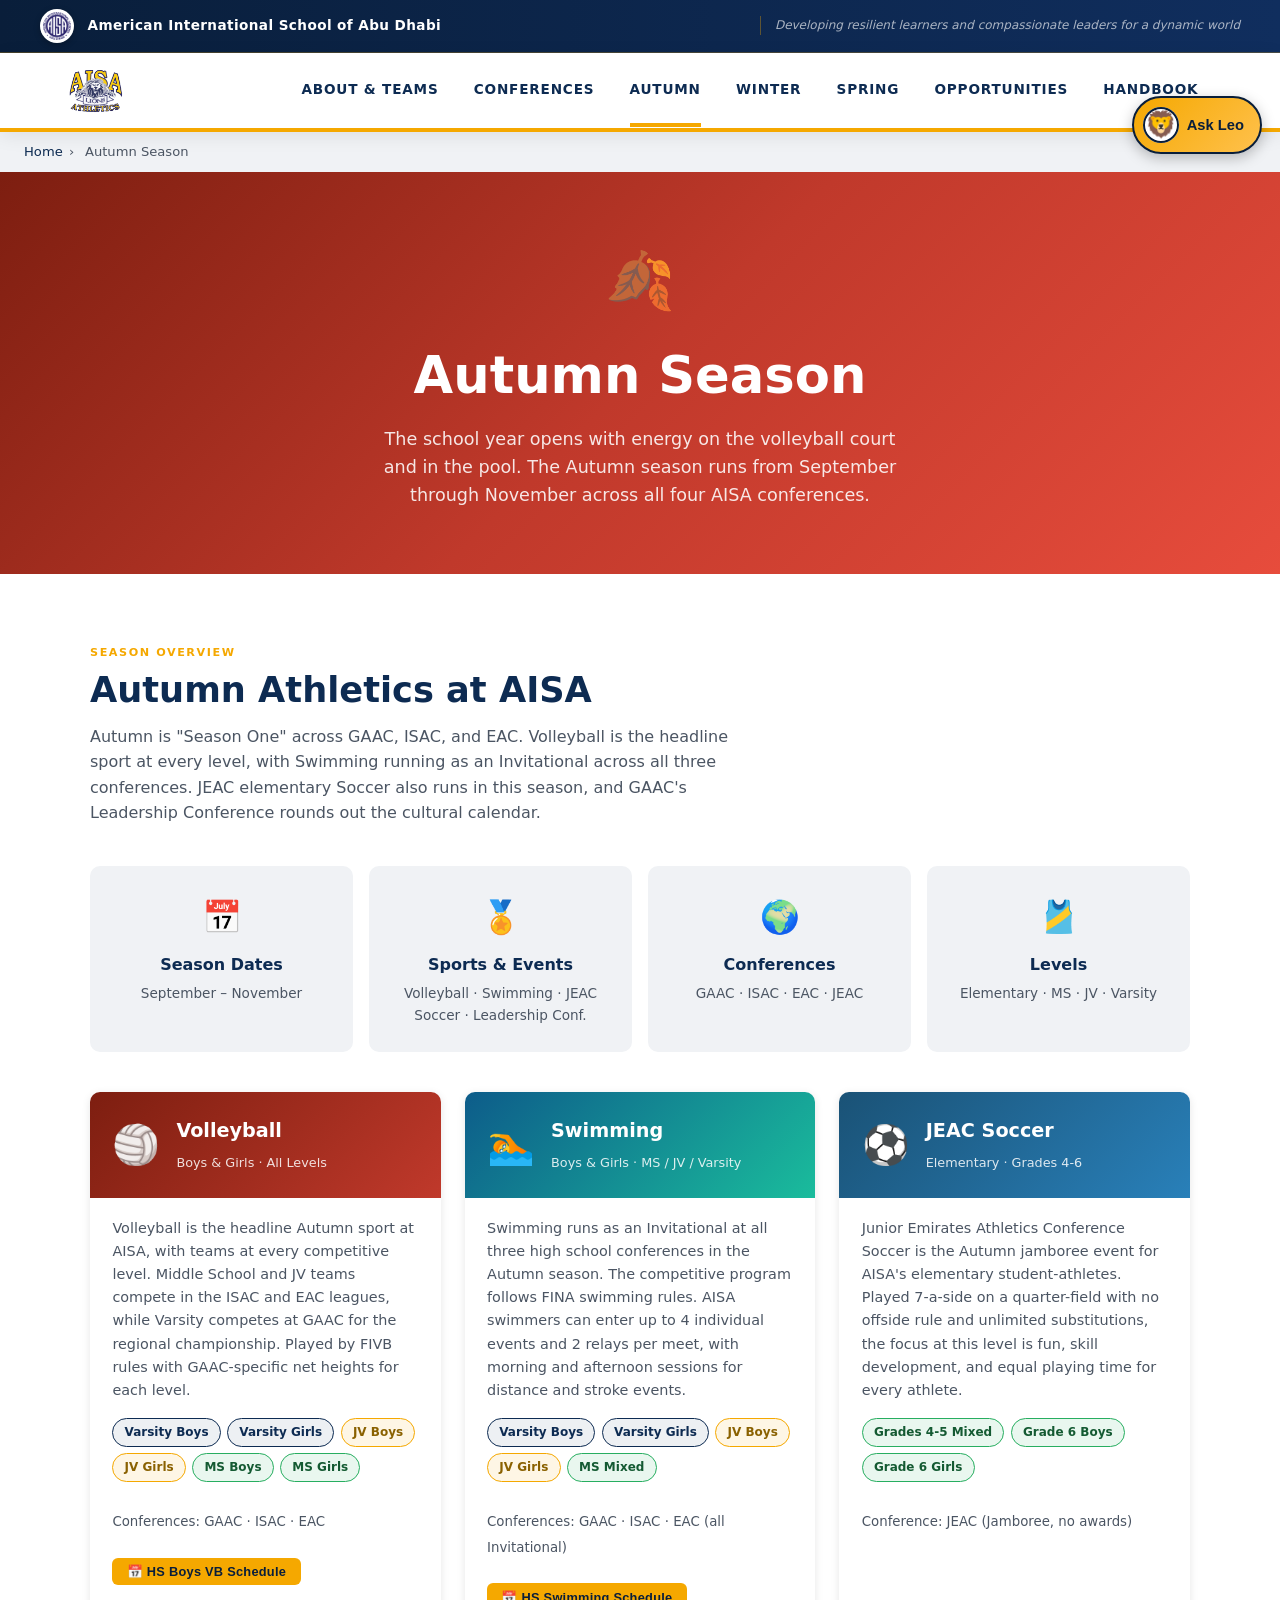
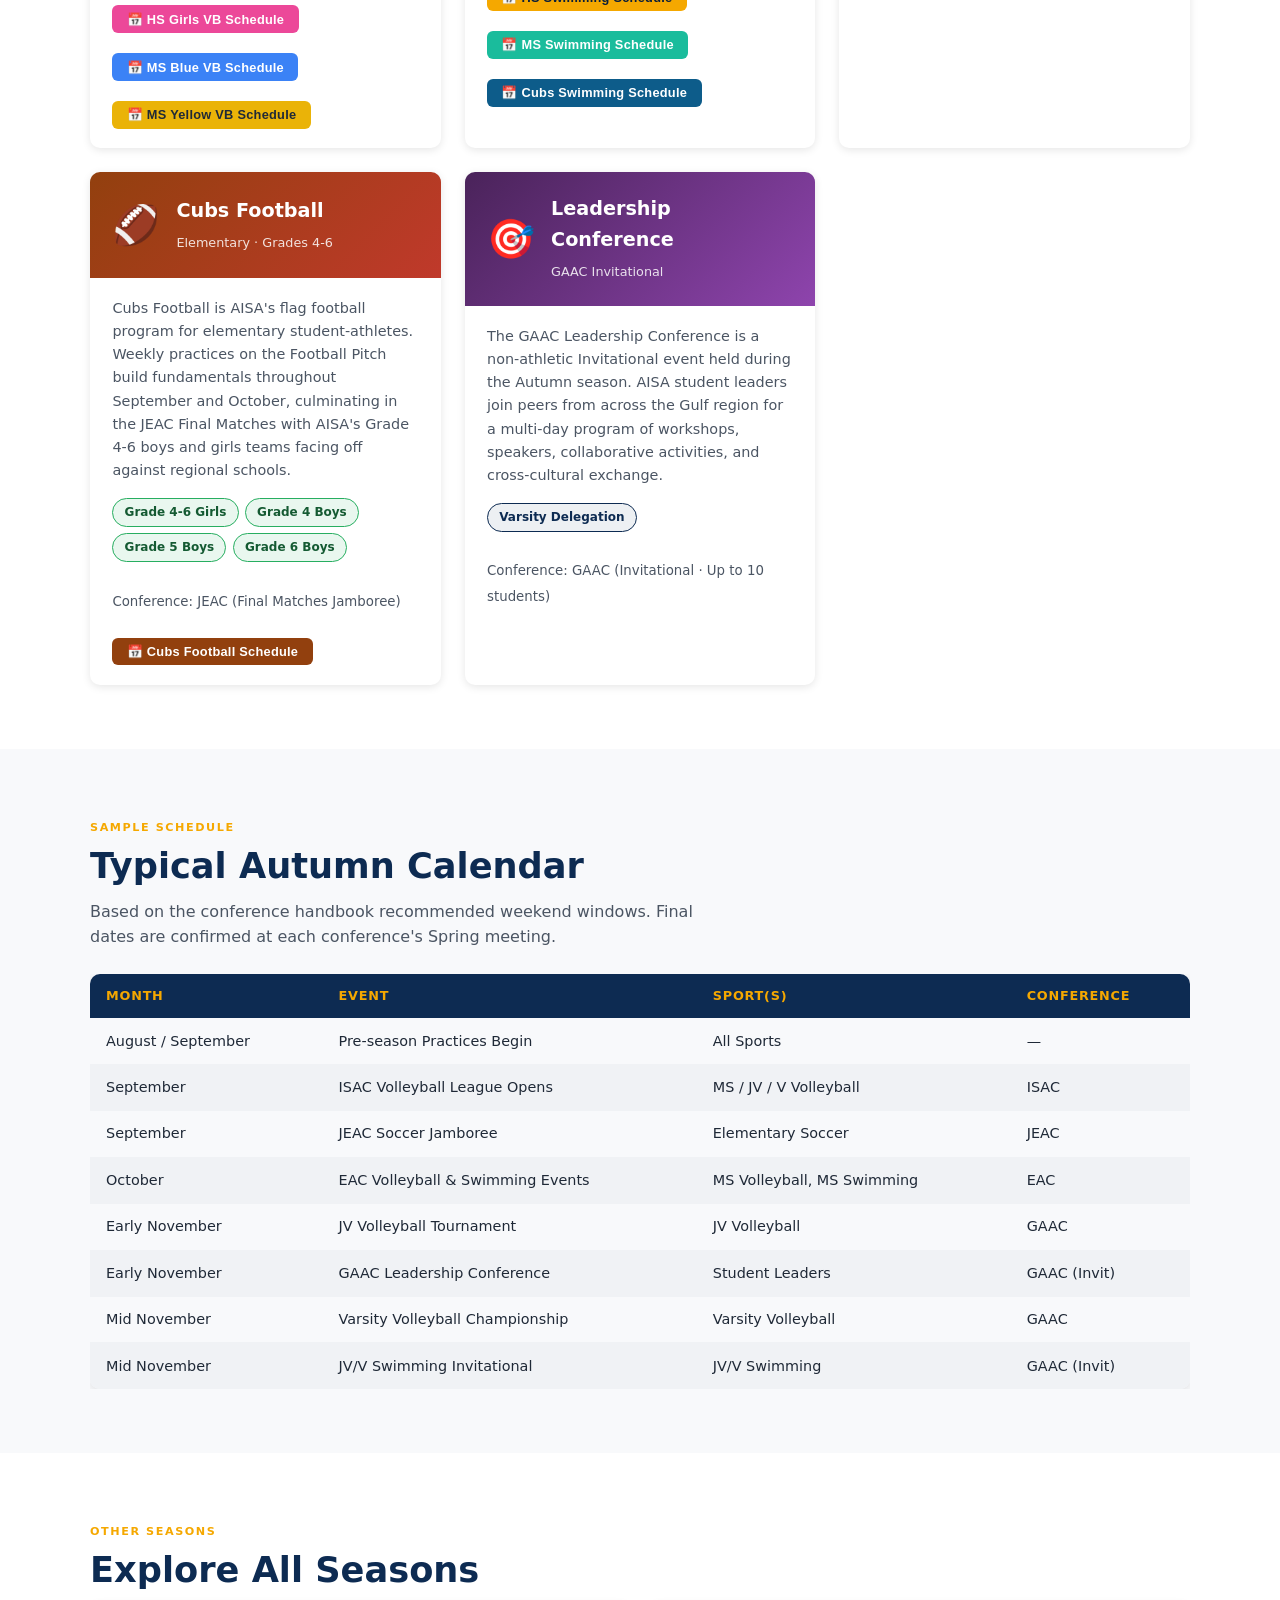
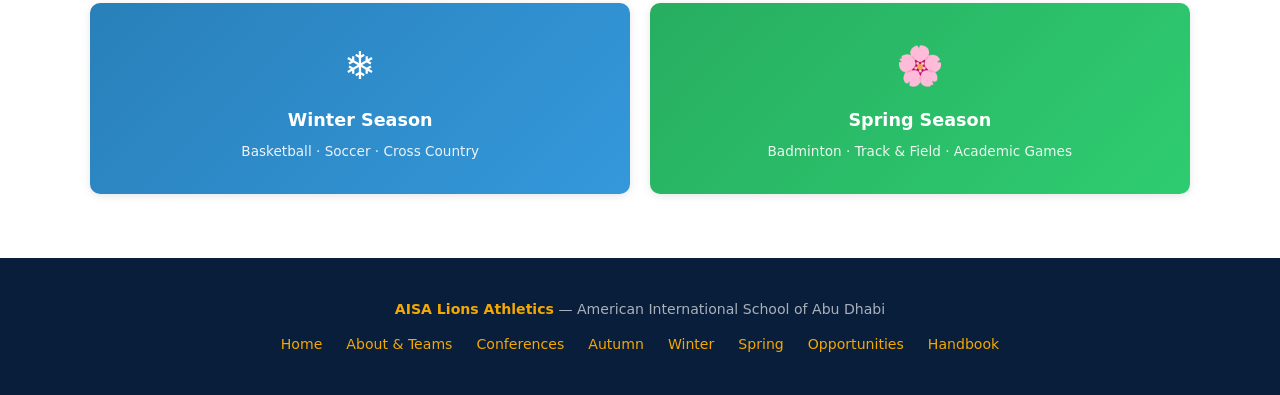
==== autumn.html @ 39040dd6 "Add files via upload" ====
<!DOCTYPE html>
<html lang="en">
<head>
  <meta charset="UTF-8" />
  <meta name="viewport" content="width=device-width, initial-scale=1.0" />
  <title>Autumn Sports – AISA Lions Athletics</title>
  <link rel="stylesheet" href="styles.css" />
  <style>
    .sport-card-header.volleyball { background: linear-gradient(135deg, #7d1e10, #c0392b); }
    .sport-card-header.swimming   { background: linear-gradient(135deg, #0d5c8a, #1abc9c); }
    .sport-card-header.soccer-jeac{ background: linear-gradient(135deg, #1a5276, #2980b9); }
    .sport-card-header.leadership { background: linear-gradient(135deg, #4a235a, #8e44ad); }
    .sport-card-header.football   { background: linear-gradient(135deg, #92400e, #c0392b); }

    /* ── Schedule Button ── */
    .btn-schedule {
      display: inline-flex; align-items: center; gap: .4rem;
      background: var(--gold); color: var(--navy-dark);
      border: none; border-radius: 6px;
      padding: .4rem .9rem; font-size: .8rem; font-weight: 800;
      cursor: pointer; letter-spacing: .02em; margin-top: .75rem;
      transition: background .15s, transform .1s;
    }
    .btn-schedule:hover { background: #e09900; transform: translateY(-1px); }

    /* ── Schedule Modal Overlay ── */
    .sched-modal {
      display: none; position: fixed; inset: 0; z-index: 9000;
      background: rgba(10,20,45,.7); backdrop-filter: blur(4px);
      align-items: center; justify-content: center; padding: 1rem;
    }
    .sched-modal.open { display: flex; }
    .sched-inner {
      background: #fff; border-radius: 14px; width: 100%; max-width: 700px;
      max-height: 90vh; overflow-y: auto;
      box-shadow: 0 20px 60px rgba(0,0,0,.35);
      animation: popIn .2s ease-out;
    }
    @keyframes popIn { from { transform: scale(.94); opacity: 0; } to { transform: scale(1); opacity: 1; } }

    .sched-header {
      display: flex; justify-content: space-between; align-items: center;
      padding: 1.1rem 1.4rem .8rem;
      border-bottom: 2px solid #f0f0f0;
      background: linear-gradient(135deg, #0d2b52, #1a4a8a);
      border-radius: 14px 14px 0 0; color: #fff;
    }
    .sched-header h2 { margin: 0; font-size: 1.15rem; }
    .sched-header p  { margin: .15rem 0 0; font-size: .78rem; opacity: .8; }
    .sched-close {
      background: rgba(255,255,255,.2); border: none; color: #fff;
      border-radius: 50%; width: 32px; height: 32px; font-size: 1rem;
      cursor: pointer; display: flex; align-items: center; justify-content: center;
      flex-shrink: 0; transition: background .15s;
    }
    .sched-close:hover { background: rgba(255,255,255,.35); }

    /* Legend */
    .cal-legend {
      display: flex; flex-wrap: wrap; gap: .5rem 1rem;
      padding: .7rem 1.4rem; background: #f8faff;
      border-bottom: 1px solid #e8eef6; font-size: .76rem; color: #444;
    }
    .cal-legend span { display: inline-flex; align-items: center; gap: .35rem; font-weight: 600; }
    .cal-dot { width: 11px; height: 11px; border-radius: 3px; flex-shrink: 0; }
    .cal-dot.reg  { background: #bfdbfe; border: 1.5px solid #3b82f6; }
    .cal-dot.try  { background: #fde68a; border: 1.5px solid #f59e0b; }
    .cal-dot.prac { background: #a7f3d0; border: 1.5px solid #10b981; }
    .cal-dot.prac-b { background: #dbeafe; border: 1.5px solid #3b82f6; }
    .cal-dot.prac-g { background: #fce7f3; border: 1.5px solid #ec4899; }
    .cal-dot.game { background: #dc2626; border: 1.5px solid #991b1b; }
    .cal-dot.brk  { background: #e5e7eb; border: 1.5px solid #9ca3af; }

    /* Month Tabs */
    .cal-tabs {
      display: flex; border-bottom: 2px solid #e8eef6;
      padding: 0 1rem;
    }
    .cal-tab {
      padding: .6rem 1rem; border: none; background: none;
      font-size: .83rem; font-weight: 700; color: #666;
      cursor: pointer; border-bottom: 3px solid transparent;
      margin-bottom: -2px; transition: color .15s, border-color .15s;
    }
    .cal-tab:hover { color: #0d2b52; }
    .cal-tab.active { color: #0d2b52; border-bottom-color: #f5a800; }

    /* Calendar Grid */
    .cal-month { padding: 1rem 1.4rem; }
    .cal-month-title {
      font-size: 1rem; font-weight: 800; color: #0d2b52;
      margin-bottom: .75rem; text-align: center;
    }
    .cal-grid {
      display: grid; grid-template-columns: repeat(7, 1fr);
      gap: 4px;
    }
    .cal-dow {
      text-align: center; font-size: .68rem; font-weight: 700;
      color: #888; padding: .3rem 0; text-transform: uppercase;
      letter-spacing: .04em;
    }
    .cal-empty { min-height: 50px; border-radius: 6px; }
    .cal-day {
      min-height: 50px; border-radius: 6px; padding: 5px 4px 3px;
      font-size: .82rem; font-weight: 600;
      display: flex; flex-direction: column; align-items: center;
      cursor: default; color: #374151;
      background: #f3f4f6; transition: transform .1s;
    }
    .cal-day span {
      font-size: .58rem; font-weight: 800; text-transform: uppercase;
      letter-spacing: .04em; margin-top: 2px; text-align: center;
      line-height: 1.25;
    }
    .cal-day.reg  { background: #dbeafe; color: #1e40af; }
    .cal-day.try  { background: #fef3c7; color: #92400e; border: 1.5px solid #f59e0b; }
    .cal-day.prac  { background: #d1fae5; color: #065f46; }
    .cal-day.prac span { color: #047857; }
    .cal-day.prac-b { background: #dbeafe; color: #1e3a5f; }
    .cal-day.prac-b span { color: #1d4ed8; font-size: .6rem; }
    .cal-day.prac-g { background: #fce7f3; color: #701a40; }
    .cal-day.prac-g span { color: #be185d; font-size: .6rem; }
    .cal-day.game {
      background: #dc2626; color: #fff;
      border: 2px solid #991b1b;
      box-shadow: 0 3px 10px rgba(220,38,38,.4);
      transform: scale(1.04); cursor: pointer;
    }
    .cal-day.game span { color: rgba(255,255,255,.9); font-size: .64rem; }
    .cal-day.game:hover { transform: scale(1.08); }
    .cal-day.brk  { background: #e5e7eb; color: #9ca3af; font-weight: 400; font-size: .76rem; }
    .cal-break-note {
      margin: .6rem 0 0; font-size: .77rem; color: #6b7280;
      text-align: center; font-style: italic;
    }

    /* Game Day Summary */
    .game-summary {
      border-top: 2px solid #f0f0f0;
      padding: 1rem 1.4rem;
      background: #f8faff;
    }
    .game-summary h3 {
      font-size: .92rem; font-weight: 800; color: #0d2b52;
      margin: 0 0 .75rem;
    }
    .game-list { display: flex; flex-direction: column; gap: .5rem; }
    .game-item {
      display: flex; align-items: flex-start; gap: .85rem;
      background: #fff; border-radius: 8px; padding: .7rem .9rem;
      border-left: 4px solid #dc2626;
      box-shadow: 0 1px 4px rgba(0,0,0,.07);
    }
    .game-date {
      font-size: .95rem; font-weight: 900; color: #dc2626;
      min-width: 44px; text-align: center; line-height: 1.3;
    }
    .game-details { font-size: .82rem; color: #374151; }
    .game-details strong { display: block; font-size: .87rem; color: #0d2b52; margin-bottom: .2rem; }
    .game-details .teams { display: flex; flex-wrap: wrap; gap: .3rem .8rem; margin-top: .2rem; }
    .game-details .team-row { display: flex; align-items: center; gap: .3rem; }

    /* Game Detail Popup */
    .game-popup {
      display: none; margin: 0 1.4rem 1rem;
      background: #fff3f3; border: 2px solid #dc2626;
      border-radius: 10px; padding: .85rem 1.1rem;
      animation: fadeIn .18s ease-out;
    }
    @keyframes fadeIn { from { opacity: 0; transform: translateY(-4px); } to { opacity: 1; transform: none; } }
    .game-popup.visible { display: block; }
    .cal-day.game-gaac {
      background: #0d2b52; color: #f5a800;
      border: 2px solid #f5a800;
      box-shadow: 0 3px 10px rgba(13,43,82,.4);
      transform: scale(1.04); cursor: pointer;
    }
    .cal-day.game-gaac span { color: #f5a800; font-size: .62rem; }
    .cal-day.game-gaac:hover { transform: scale(1.09); }
    .cal-dot.game-gaac { background: #0d2b52; border: 1.5px solid #f5a800; }
    .cal-day.support { background: #e0f2fe; color: #0369a1; border: 1px solid #7dd3fc; cursor: default; }
    .cal-day.support span { color: #0284c7; font-size: .58rem; }
    .cal-dot.support { background: #bae6fd; border: 1.5px solid #0ea5e9; }
    .cal-day.game-eac {
      background: #0f766e; color: #fff;
      border: 2px solid #115e59;
      box-shadow: 0 3px 10px rgba(15,118,110,.4);
      transform: scale(1.04); cursor: pointer;
    }
    .cal-day.game-eac span { color: rgba(255,255,255,.9); font-size: .6rem; }
    .cal-day.game-eac:hover { transform: scale(1.08); }
    .cal-dot.game-eac { background: #0f766e; border: 1.5px solid #115e59; }
    .game-popup-title {
      font-size: .9rem; font-weight: 800; color: #dc2626;
      margin: 0 0 .55rem; display: flex; align-items: center; gap: .4rem;
    }
    .game-popup-rows { display: flex; flex-direction: column; gap: .35rem; }
    .game-popup-row {
      display: flex; align-items: center; gap: .5rem;
      font-size: .83rem; color: #374151;
    }
    .game-popup-row strong { color: #0d2b52; min-width: 42px; }
    .game-popup-close {
      float: right; background: none; border: none;
      color: #dc2626; font-size: .85rem; cursor: pointer;
      font-weight: 700; padding: 0; line-height: 1;
    }
    .cal-day.game-jeac {
      background: #c0392b; color: #fff;
      border: 2px solid #78281f;
      box-shadow: 0 3px 10px rgba(192,57,43,.4);
      transform: scale(1.04); cursor: pointer;
    }
    .cal-day.game-jeac span { color: rgba(255,255,255,.9); font-size: .6rem; }
    .cal-day.game-jeac:hover { transform: scale(1.08); }
    .cal-dot.game-jeac { background: #c0392b; border: 1.5px solid #78281f; }

    .sched-footer {
      padding: .85rem 1.4rem 1.1rem; text-align: center;
      border-top: 1px solid #f0f0f0;
    }

    @media (max-width: 500px) {
      .cal-day { min-height: 40px; font-size: .74rem; padding: 3px 2px; }
      .cal-day span { font-size: .52rem; }
      .sched-inner { border-radius: 10px; }
      .game-item { flex-direction: column; gap: .3rem; }
    }
  </style>
</head>
<body>

  <!-- AISA SITE HEADER -->
  <header class="site-header">
    <div class="top-bar">
      <div class="top-bar-inner">
        <img src="AISAOfficalLogo.png" alt="AISA – American International School of Abu Dhabi" class="official-logo" />
        <span class="school-name">American International School of Abu Dhabi</span>
        <span class="top-bar-tagline">Developing resilient learners and compassionate leaders for a dynamic world</span>
      </div>
    </div>
    <nav class="main-nav" aria-label="Primary">
      <div class="main-nav-inner">
        <a href="index.html" class="lions-brand" aria-label="AISA Lions Athletics — Home">
          <img src="GAAC%20Logos(WebsiteVersion)/AISA/AISALionsLogo%20%20copy.png" alt="AISA Lions Athletics" />
        </a>
        <input type="checkbox" id="nav-toggle-checkbox" />
        <label for="nav-toggle-checkbox" class="nav-toggle" aria-label="Toggle navigation">☰</label>
        <ul class="nav-links">
          <li><a href="purpose.html">About &amp; Teams</a></li>
          <li><a href="conferences.html">Conferences</a></li>
          <li><a href="autumn.html" class="active">Autumn</a></li>
          <li><a href="winter.html">Winter</a></li>
          <li><a href="spring.html">Spring</a></li>
          <li><a href="opportunities.html">Opportunities</a></li>
          <li><a href="handbook.html">Handbook</a></li>
        </ul>
      </div>
    </nav>
  </header>

  <!-- BREADCRUMB -->
  <div class="breadcrumb">
    <a href="index.html">Home</a><span>›</span> Autumn Season
  </div>

  <!-- SEASON HERO -->
  <div class="season-hero autumn-hero">
    <span style="font-size:3.5rem; display:block; margin-bottom:.6rem;">🍂</span>
    <h1>Autumn Season</h1>
    <p>The school year opens with energy on the volleyball court and in the pool. The Autumn season runs from September through November across all four AISA conferences.</p>
  </div>

  <!-- OVERVIEW -->
  <section>
    <div class="container">
      <div class="section-label">Season Overview</div>
      <h2 class="section-title">Autumn Athletics at AISA</h2>
      <p class="section-sub">Autumn is "Season One" across GAAC, ISAC, and EAC. Volleyball is the headline sport at every level, with Swimming running as an Invitational across all three conferences. JEAC elementary Soccer also runs in this season, and GAAC's Leadership Conference rounds out the cultural calendar.</p>

      <div style="display:grid; grid-template-columns:repeat(auto-fit,minmax(180px,1fr)); gap:1rem; margin-bottom:2.5rem;">
        <div class="value-item">
          <span class="icon">📅</span>
          <h4>Season Dates</h4>
          <p>September – November</p>
        </div>
        <div class="value-item">
          <span class="icon">🏅</span>
          <h4>Sports &amp; Events</h4>
          <p>Volleyball · Swimming · JEAC Soccer · Leadership Conf.</p>
        </div>
        <div class="value-item">
          <span class="icon">🌍</span>
          <h4>Conferences</h4>
          <p>GAAC · ISAC · EAC · JEAC</p>
        </div>
        <div class="value-item">
          <span class="icon">🎽</span>
          <h4>Levels</h4>
          <p>Elementary · MS · JV · Varsity</p>
        </div>
      </div>

      <!-- SPORT CARDS -->
      <div class="sport-grid">

        <!-- VOLLEYBALL -->
        <div class="sport-card">
          <div class="sport-card-header volleyball">
            <div class="sport-emoji">🏐</div>
            <div>
              <h3>Volleyball</h3>
              <span>Boys &amp; Girls · All Levels</span>
            </div>
          </div>
          <div class="sport-card-body">
            <p>Volleyball is the headline Autumn sport at AISA, with teams at every competitive level. Middle School and JV teams compete in the ISAC and EAC leagues, while Varsity competes at GAAC for the regional championship. Played by FIVB rules with GAAC-specific net heights for each level.</p>
            <div class="team-badges">
              <span class="badge badge-varsity">Varsity Boys</span>
              <span class="badge badge-varsity">Varsity Girls</span>
              <span class="badge badge-jv">JV Boys</span>
              <span class="badge badge-jv">JV Girls</span>
              <span class="badge badge-ms">MS Boys</span>
              <span class="badge badge-ms">MS Girls</span>
            </div>
            <br>
            <small style="color:var(--gray-600);">Conferences: GAAC · ISAC · EAC</small>
            <div style="display:flex;flex-wrap:wrap;gap:.5rem;margin-top:.75rem;">
              <button class="btn-schedule" onclick="document.getElementById('hs-boys-vb-modal').classList.add('open')">📅 HS Boys VB Schedule</button>
              <button class="btn-schedule" style="background:#ec4899;color:#fff;" onclick="document.getElementById('hs-girls-vb-modal').classList.add('open')">📅 HS Girls VB Schedule</button>
              <button class="btn-schedule" style="background:#3b82f6;color:#fff;" onclick="document.getElementById('ms-blue-vb-modal').classList.add('open')">📅 MS Blue VB Schedule</button>
              <button class="btn-schedule" style="background:#eab308;color:#1f2937;" onclick="document.getElementById('ms-yellow-vb-modal').classList.add('open')">📅 MS Yellow VB Schedule</button>
            </div>
          </div>
        </div>

        <!-- SWIMMING -->
        <div class="sport-card">
          <div class="sport-card-header swimming">
            <div class="sport-emoji">🏊</div>
            <div>
              <h3>Swimming</h3>
              <span>Boys &amp; Girls · MS / JV / Varsity</span>
            </div>
          </div>
          <div class="sport-card-body">
            <p>Swimming runs as an Invitational at all three high school conferences in the Autumn season. The competitive program follows FINA swimming rules. AISA swimmers can enter up to 4 individual events and 2 relays per meet, with morning and afternoon sessions for distance and stroke events.</p>
            <div class="team-badges">
              <span class="badge badge-varsity">Varsity Boys</span>
              <span class="badge badge-varsity">Varsity Girls</span>
              <span class="badge badge-jv">JV Boys</span>
              <span class="badge badge-jv">JV Girls</span>
              <span class="badge badge-ms">MS Mixed</span>
            </div>
            <br>
            <small style="color:var(--gray-600);">Conferences: GAAC · ISAC · EAC (all Invitational)</small>
            <div style="display:flex;flex-wrap:wrap;gap:.5rem;margin-top:.75rem;">
              <button class="btn-schedule" onclick="document.getElementById('hs-swim-modal').classList.add('open')">📅 HS Swimming Schedule</button>
              <button class="btn-schedule" style="background:#1abc9c;color:#fff;" onclick="document.getElementById('ms-swim-modal').classList.add('open')">📅 MS Swimming Schedule</button>
              <button class="btn-schedule" style="background:#0d5c8a;color:#fff;" onclick="document.getElementById('cubs-swim-modal').classList.add('open')">📅 Cubs Swimming Schedule</button>
            </div>
          </div>
        </div>

        <!-- JEAC SOCCER -->
        <div class="sport-card">
          <div class="sport-card-header soccer-jeac">
            <div class="sport-emoji">⚽</div>
            <div>
              <h3>JEAC Soccer</h3>
              <span>Elementary · Grades 4-6</span>
            </div>
          </div>
          <div class="sport-card-body">
            <p>Junior Emirates Athletics Conference Soccer is the Autumn jamboree event for AISA's elementary student-athletes. Played 7-a-side on a quarter-field with no offside rule and unlimited substitutions, the focus at this level is fun, skill development, and equal playing time for every athlete.</p>
            <div class="team-badges">
              <span class="badge badge-ms">Grades 4-5 Mixed</span>
              <span class="badge badge-ms">Grade 6 Boys</span>
              <span class="badge badge-ms">Grade 6 Girls</span>
            </div>
            <br>
            <small style="color:var(--gray-600);">Conference: JEAC (Jamboree, no awards)</small>
          </div>
        </div>

        <!-- CUBS FOOTBALL -->
        <div class="sport-card">
          <div class="sport-card-header football">
            <div class="sport-emoji">🏈</div>
            <div>
              <h3>Cubs Football</h3>
              <span>Elementary · Grades 4-6</span>
            </div>
          </div>
          <div class="sport-card-body">
            <p>Cubs Football is AISA's flag football program for elementary student-athletes. Weekly practices on the Football Pitch build fundamentals throughout September and October, culminating in the JEAC Final Matches with AISA's Grade 4-6 boys and girls teams facing off against regional schools.</p>
            <div class="team-badges">
              <span class="badge badge-ms">Grade 4-6 Girls</span>
              <span class="badge badge-ms">Grade 4 Boys</span>
              <span class="badge badge-ms">Grade 5 Boys</span>
              <span class="badge badge-ms">Grade 6 Boys</span>
            </div>
            <br>
            <small style="color:var(--gray-600);">Conference: JEAC (Final Matches Jamboree)</small>
            <div style="display:flex;flex-wrap:wrap;gap:.5rem;margin-top:.75rem;">
              <button class="btn-schedule" style="background:#92400e;color:#fff;" onclick="document.getElementById('cubs-football-modal').classList.add('open')">📅 Cubs Football Schedule</button>
            </div>
          </div>
        </div>

        <!-- LEADERSHIP CONFERENCE -->
        <div class="sport-card">
          <div class="sport-card-header leadership">
            <div class="sport-emoji">🎯</div>
            <div>
              <h3>Leadership Conference</h3>
              <span>GAAC Invitational</span>
            </div>
          </div>
          <div class="sport-card-body">
            <p>The GAAC Leadership Conference is a non-athletic Invitational event held during the Autumn season. AISA student leaders join peers from across the Gulf region for a multi-day program of workshops, speakers, collaborative activities, and cross-cultural exchange.</p>
            <div class="team-badges">
              <span class="badge badge-varsity">Varsity Delegation</span>
            </div>
            <br>
            <small style="color:var(--gray-600);">Conference: GAAC (Invitational · Up to 10 students)</small>
          </div>
        </div>

      </div>
    </div>
  </section>

  <!-- SAMPLE SCHEDULE -->
  <section style="background: var(--off-white);">
    <div class="container">
      <div class="section-label">Sample Schedule</div>
      <h2 class="section-title">Typical Autumn Calendar</h2>
      <p class="section-sub" style="margin-bottom:1.5rem;">Based on the conference handbook recommended weekend windows. Final dates are confirmed at each conference's Spring meeting.</p>
      <div style="overflow-x:auto;">
        <table class="schedule-table">
          <thead>
            <tr>
              <th>Month</th>
              <th>Event</th>
              <th>Sport(s)</th>
              <th>Conference</th>
            </tr>
          </thead>
          <tbody>
            <tr>
              <td>August / September</td>
              <td>Pre-season Practices Begin</td>
              <td>All Sports</td>
              <td>—</td>
            </tr>
            <tr>
              <td>September</td>
              <td>ISAC Volleyball League Opens</td>
              <td>MS / JV / V Volleyball</td>
              <td>ISAC</td>
            </tr>
            <tr>
              <td>September</td>
              <td>JEAC Soccer Jamboree</td>
              <td>Elementary Soccer</td>
              <td>JEAC</td>
            </tr>
            <tr>
              <td>October</td>
              <td>EAC Volleyball &amp; Swimming Events</td>
              <td>MS Volleyball, MS Swimming</td>
              <td>EAC</td>
            </tr>
            <tr>
              <td>Early November</td>
              <td>JV Volleyball Tournament</td>
              <td>JV Volleyball</td>
              <td>GAAC</td>
            </tr>
            <tr>
              <td>Early November</td>
              <td>GAAC Leadership Conference</td>
              <td>Student Leaders</td>
              <td>GAAC (Invit)</td>
            </tr>
            <tr>
              <td>Mid November</td>
              <td>Varsity Volleyball Championship</td>
              <td>Varsity Volleyball</td>
              <td>GAAC</td>
            </tr>
            <tr>
              <td>Mid November</td>
              <td>JV/V Swimming Invitational</td>
              <td>JV/V Swimming</td>
              <td>GAAC (Invit)</td>
            </tr>
          </tbody>
        </table>
      </div>
    </div>
  </section>

  <!-- SEASON NAVIGATION -->
  <section>
    <div class="container">
      <div class="section-label">Other Seasons</div>
      <h2 class="section-title">Explore All Seasons</h2>
      <div class="season-nav">
        <a class="season-card sc-winter" href="winter.html">
          <span class="season-icon">❄️</span>
          Winter Season
          <p>Basketball · Soccer · Cross Country</p>
        </a>
        <a class="season-card sc-spring" href="spring.html">
          <span class="season-icon">🌸</span>
          Spring Season
          <p>Badminton · Track &amp; Field · Academic Games</p>
        </a>
      </div>
    </div>
  </section>

  <!-- FOOTER -->
  <footer>
    <strong>AISA Lions Athletics</strong> — American International School of Abu Dhabi<br>
    <div class="footer-links">
      <a href="index.html">Home</a>
      <a href="purpose.html">About &amp; Teams</a>
      <a href="conferences.html">Conferences</a>
      <a href="autumn.html">Autumn</a>
      <a href="winter.html">Winter</a>
      <a href="spring.html">Spring</a>
      <a href="opportunities.html">Opportunities</a>
      <a href="handbook.html">Handbook</a>
    </div>
  </footer>

  <!-- ── HS BOYS VOLLEYBALL SCHEDULE MODAL ── -->
  <div id="hs-boys-vb-modal" class="sched-modal" role="dialog" aria-modal="true" aria-label="HS Boys Volleyball Schedule">
    <div class="sched-inner">

      <div class="sched-header" style="background: linear-gradient(135deg, #7d1e10, #c0392b);">
        <div style="display:flex;align-items:center;gap:.75rem;">
          <span style="font-size:1.8rem;line-height:1;">🏐</span>
          <div>
            <h2>HS Boys Volleyball</h2>
            <p>2026–2027 · ISAC League + GAAC Championship (JV &amp; Varsity)</p>
          </div>
        </div>
        <button class="sched-close" onclick="document.getElementById('hs-boys-vb-modal').classList.remove('open')" aria-label="Close">✕</button>
      </div>

      <div class="cal-legend">
        <span><span class="cal-dot reg"></span>Registration</span>
        <span><span class="cal-dot try"></span>Tryouts</span>
        <span><span class="cal-dot prac"></span>Practice</span>
        <span><span class="cal-dot game"></span>ISAC Match / Championship</span>
        <span><span class="cal-dot game-gaac"></span>GAAC Tournament (Bahrain)</span>
        <span><span class="cal-dot support"></span>Support HS Girls VB</span>
        <span><span class="cal-dot brk"></span>Fall Break</span>
      </div>

      <div class="cal-tabs" role="tablist">
        <button class="cal-tab active" role="tab" onclick="showHsbMonth('hsbvb-sep',this)">🏐 Sep 2026</button>
        <button class="cal-tab" role="tab" onclick="showHsbMonth('hsbvb-oct',this)">🏐 Oct 2026</button>
        <button class="cal-tab" role="tab" onclick="showHsbMonth('hsbvb-nov',this)">🏆 Nov 2026</button>
      </div>

      <!-- SEPTEMBER 2026 -->
      <div id="hsbvb-sep" class="cal-month">
        <div class="cal-month-title">September 2026</div>
        <div class="cal-grid">
          <div class="cal-dow">Sun</div><div class="cal-dow">Mon</div><div class="cal-dow">Tue</div><div class="cal-dow">Wed</div><div class="cal-dow">Thu</div><div class="cal-dow">Fri</div><div class="cal-dow">Sat</div>
          <div class="cal-empty"></div><div class="cal-empty"></div>
          <div class="cal-day reg" title="Registration for HS Volleyball Opens · Online">1<span>Reg</span></div>
          <div class="cal-day">2</div><div class="cal-day">3</div>
          <div class="cal-day reg" title="Last Day of Registration for HS Volleyball · Online">4<span>Reg</span></div>
          <div class="cal-day">5</div><div class="cal-day">6</div>
          <div class="cal-day try" title="Tryouts · JV &amp; Varsity · Main Gym · 3:00–4:30 PM">7<span>Tryouts</span></div>
          <div class="cal-day">8</div><div class="cal-day">9</div>
          <div class="cal-day try" title="Tryouts · JV &amp; Varsity · Main Gym · 3:00–4:30 PM">10<span>Tryouts</span></div>
          <div class="cal-day try" title="Tryouts · JV &amp; Varsity · Main Gym · 5:40–7:15 AM">11<span>Tryouts</span></div>
          <div class="cal-day">12</div><div class="cal-day">13</div><div class="cal-day">14</div>
          <div class="cal-day prac" title="Practice · JV &amp; Varsity · Little Gym · 3:00–4:30 PM">15<span>Practice</span></div>
          <div class="cal-day">16</div>
          <div class="cal-day prac" title="Practice · JV &amp; Varsity · Main Gym · 3:00–4:30 PM">17<span>Practice</span></div>
          <div class="cal-day prac" title="Practice · JV &amp; Varsity · Main Gym · 5:40–7:15 AM">18<span>Practice</span></div>
          <div class="cal-day">19</div><div class="cal-day">20</div><div class="cal-day">21</div>
          <div class="cal-day prac" title="Practice · JV &amp; Varsity · Main Gym · 3:00–4:30 PM">22<span>Practice</span></div>
          <div class="cal-day">23</div>
          <div class="cal-day prac" title="Practice · JV &amp; Varsity · Main Gym · 3:00–4:30 PM">24<span>Practice</span></div>
          <div class="cal-day prac" title="Practice · JV &amp; Varsity · Main Gym · 5:40–7:15 AM">25<span>Practice</span></div>
          <div class="cal-day">26</div><div class="cal-day">27</div>
          <div class="cal-day prac" title="Practice · JV &amp; Varsity · Main Gym · 3:00–4:30 PM">28<span>Practice</span></div>
          <div class="cal-day">29</div>
          <div class="cal-day game" onclick="showHsbGamePopup('Sep 30','ISAC Matches (2 Matches) · HOME','3:30 PM AISA vs DAS · 4:50 PM GAA vs DAS · 6:10 PM AISA vs GAA','3:30 PM AISA vs DAS · 4:50 PM GAA vs DAS · 6:10 PM AISA vs GAA')">30<span>ISAC MATCH</span></div>
          <div class="cal-empty"></div><div class="cal-empty"></div><div class="cal-empty"></div>
        </div>
      </div>

      <!-- OCTOBER 2026 -->
      <div id="hsbvb-oct" class="cal-month" style="display:none;">
        <div class="cal-month-title">October 2026</div>
        <div class="cal-grid">
          <div class="cal-dow">Sun</div><div class="cal-dow">Mon</div><div class="cal-dow">Tue</div><div class="cal-dow">Wed</div><div class="cal-dow">Thu</div><div class="cal-dow">Fri</div><div class="cal-dow">Sat</div>
          <div class="cal-empty"></div><div class="cal-empty"></div><div class="cal-empty"></div><div class="cal-empty"></div>
          <div class="cal-day support" title="Watch HS Girls Volleyball Play at HOME · JV &amp; Varsity · 3:00–4:30 PM">1<span>Support<br>Girls VB</span></div>
          <div class="cal-day prac" title="Practice · JV &amp; Varsity · Main Gym · 5:40–7:15 AM">2<span>Practice</span></div>
          <div class="cal-day">3</div><div class="cal-day">4</div><div class="cal-day">5</div>
          <div class="cal-day prac" title="Practice · JV &amp; Varsity · Main Gym · 3:00–4:30 PM">6<span>Practice</span></div>
          <div class="cal-day game" onclick="showHsbGamePopup('Oct 7','ISAC Matches (2 Matches)','Bus 2:30–6:45 PM @ GAA · 3:30 PM GAA vs AISA · 4:50 PM AISA vs CIS · 6:10 PM GAA vs CIS','Bus 2:30–6:45 PM @ GAA · 3:30 PM GAA vs AISA · 4:50 PM AISA vs CIS · 6:10 PM GAA vs CIS')">7<span>ISAC MATCH</span></div>
          <div class="cal-day prac" title="Practice · JV &amp; Varsity · Main Gym · 3:00–4:30 PM">8<span>Practice</span></div>
          <div class="cal-day prac" title="Practice · JV &amp; Varsity · Main Gym · 5:40–7:15 AM">9<span>Practice</span></div>
          <div class="cal-day brk">10</div><div class="cal-day brk">11</div><div class="cal-day brk">12</div><div class="cal-day brk">13</div><div class="cal-day brk">14</div><div class="cal-day brk">15</div><div class="cal-day brk">16</div>
          <div class="cal-day brk">17</div><div class="cal-day brk">18</div>
          <div class="cal-day">19</div><div class="cal-day">20</div>
          <div class="cal-day game" onclick="showHsbGamePopup('Oct 21','ISAC Matches (2 Matches)','Bus 3:30–7:45 PM @ CIS · 3:30 PM CIS vs DAS · 4:50 PM DAS vs AISA · 6:10 PM CIS vs AISA','Bus 3:30–7:45 PM @ CIS · 3:30 PM CIS vs DAS · 4:50 PM DAS vs AISA · 6:10 PM CIS vs AISA')">21<span>ISAC MATCH</span></div>
          <div class="cal-day prac" title="Practice · JV &amp; Varsity · Little Gym · 3:00–4:30 PM">22<span>Practice</span></div>
          <div class="cal-day prac" title="Practice · JV &amp; Varsity · Main Gym · 5:40–7:15 AM">23<span>Practice</span></div>
          <div class="cal-day">24</div><div class="cal-day">25</div>
          <div class="cal-day prac" title="Practice · JV &amp; Varsity · Main Gym · 3:00–4:30 PM">26<span>Practice</span></div>
          <div class="cal-day">27</div><div class="cal-day">28</div>
          <div class="cal-day prac" title="Practice · JV &amp; Varsity · Little Gym · 3:00–4:30 PM">29<span>Practice</span></div>
          <div class="cal-day prac" title="Practice · JV &amp; Varsity · Main Gym · 5:40–7:15 AM">30<span>Practice</span></div>
          <div class="cal-day">31</div>
        </div>
        <p class="cal-break-note">🍂 Fall Break — Oct 10 through Oct 18. No practices or games.</p>
      </div>

      <!-- NOVEMBER 2026 -->
      <div id="hsbvb-nov" class="cal-month" style="display:none;">
        <div class="cal-month-title">November 2026</div>
        <div class="cal-grid">
          <div class="cal-dow">Sun</div><div class="cal-dow">Mon</div><div class="cal-dow">Tue</div><div class="cal-dow">Wed</div><div class="cal-dow">Thu</div><div class="cal-dow">Fri</div><div class="cal-dow">Sat</div>
          <div class="cal-day game" onclick="showHsbGamePopup('Nov 1','ISAC Championships','Bus 6:30 AM–3:30 PM @ DAS (Dubai) · 9:00 Seed#1 vs Seed#4 · 10:00 Seed#2 vs Seed#3 · 11:30 Bronze Match · 12:30 Gold Match','Bus 6:30 AM–3:30 PM @ DAS (Dubai) · 9:00 Seed#1 vs Seed#4 · 10:00 Seed#2 vs Seed#3 · 11:30 Bronze Match · 12:30 Gold Match')">1<span>ISAC<br>CHAMPS</span></div>
          <div class="cal-day">2</div>
          <div class="cal-day prac" title="Practice · Travel Team · Main Gym · 3:00–4:30 PM">3<span>Practice</span></div>
          <div class="cal-day">4</div>
          <div class="cal-day prac" title="Practice · Travel Team · Main Gym · 3:00–4:30 PM">5<span>Practice</span></div>
          <div class="cal-day prac" title="Practice · Travel Team · Main Gym · 5:40–7:15 AM">6<span>Practice</span></div>
          <div class="cal-day">7</div><div class="cal-day">8</div><div class="cal-day">9</div>
          <div class="cal-day prac" title="Practice · Travel Team · Main Gym · 3:00–4:30 PM">10<span>Practice</span></div>
          <div class="cal-day">11</div>
          <div class="cal-day game-gaac" onclick="showHsbGamePopup('Nov 12','GAAC Round Robin Play','@ ASB (Bahrain) · Schedule TBC','@ ASB (Bahrain) · Schedule TBC')">12<span>GAAC<br>ROUND ROBIN</span></div>
          <div class="cal-day game-gaac" onclick="showHsbGamePopup('Nov 13','GAAC Round Robin Play','@ ASB (Bahrain) · Schedule TBC','@ ASB (Bahrain) · Schedule TBC')">13<span>GAAC<br>ROUND ROBIN</span></div>
          <div class="cal-day game-gaac" onclick="showHsbGamePopup('Nov 14','GAAC Final Tournament Day','@ ASB (Bahrain) · Schedule TBC','@ ASB (Bahrain) · Schedule TBC')">14<span>GAAC<br>FINALS</span></div>
          <div class="cal-day">15</div><div class="cal-day">16</div><div class="cal-day">17</div><div class="cal-day">18</div><div class="cal-day">19</div><div class="cal-day">20</div><div class="cal-day">21</div>
          <div class="cal-day">22</div><div class="cal-day">23</div><div class="cal-day">24</div><div class="cal-day">25</div><div class="cal-day">26</div><div class="cal-day">27</div><div class="cal-day">28</div>
          <div class="cal-day">29</div><div class="cal-day">30</div>
          <div class="cal-empty"></div><div class="cal-empty"></div><div class="cal-empty"></div><div class="cal-empty"></div><div class="cal-empty"></div>
        </div>
      </div>

      <!-- Game Detail Popup -->
      <div id="hsbvb-game-popup" class="game-popup">
        <button class="game-popup-close" onclick="document.getElementById('hsbvb-game-popup').classList.remove('visible')" aria-label="Close">✕ close</button>
        <div class="game-popup-title">🏐 <span id="hsbvb-gp-title"></span></div>
        <div class="game-popup-rows">
          <div class="game-popup-row">🟦 <strong>JV:</strong> <span id="hsbvb-gp-jv"></span></div>
          <div class="game-popup-row">🟥 <strong>Varsity:</strong> <span id="hsbvb-gp-var"></span></div>
        </div>
      </div>

      <!-- Game Day Summary -->
      <div class="game-summary">
        <h3>📅 Game Days — 2026-2027</h3>
        <div class="game-list">
          <div class="game-item">
            <div class="game-date">Sep<br>30</div>
            <div class="game-details">
              <strong>ISAC Matches (2 matches) — HOME vs DAS &amp; GAA</strong>
              <div class="teams"><div class="team-row">JV &amp; Varsity · 3:30, 4:50, 6:10 PM</div></div>
            </div>
          </div>
          <div class="game-item">
            <div class="game-date">Oct<br>7</div>
            <div class="game-details">
              <strong>ISAC Matches (2 matches) @ GAA</strong>
              <div class="teams"><div class="team-row">Bus 2:30–6:45 PM · JV &amp; Varsity</div></div>
            </div>
          </div>
          <div class="game-item">
            <div class="game-date">Oct<br>21</div>
            <div class="game-details">
              <strong>ISAC Matches (2 matches) @ CIS</strong>
              <div class="teams"><div class="team-row">Bus 3:30–7:45 PM · JV &amp; Varsity</div></div>
            </div>
          </div>
          <div class="game-item">
            <div class="game-date">Nov<br>1</div>
            <div class="game-details">
              <strong>ISAC Championships @ DAS (Dubai)</strong>
              <div class="teams"><div class="team-row">Bus 6:30 AM–3:30 PM · JV &amp; Varsity</div></div>
            </div>
          </div>
          <div class="game-item" style="border-left-color:#0d2b52;background:linear-gradient(90deg,#f5f7fb,#fff);">
            <div class="game-date" style="color:#0d2b52;">Nov<br>12-14</div>
            <div class="game-details">
              <strong style="color:#0d2b52;">🏆 GAAC Tournament @ ASB (Bahrain) — Travel Team</strong>
              <div class="teams">
                <div class="team-row" style="font-size:.75rem;color:#666;">Schools: AISA · ACS (Qatar) · ISL (Qatar) · UAE (Dubai) · GAAQ (Qatar) · DAS (Dubai) · AUS (Kuwait) · UAS (Kuwait) · AISR (Riyadh) · ASB (Bahrain)</div>
              </div>
            </div>
          </div>
        </div>
      </div>

      <!-- Footer -->
      <div class="sched-footer">
        <a href="schedules/HS_Boys_Volleyball_2026-27.pdf" class="btn-schedule" download style="text-decoration:none;">📄 Download Full Schedule PDF</a>
      </div>

    </div>
  </div><!-- /#hs-boys-vb-modal -->

  <!-- ── HS GIRLS VOLLEYBALL SCHEDULE MODAL ── -->
  <div id="hs-girls-vb-modal" class="sched-modal" role="dialog" aria-modal="true" aria-label="HS Girls Volleyball Schedule">
    <div class="sched-inner">

      <div class="sched-header" style="background: linear-gradient(135deg, #9d174d, #ec4899);">
        <div style="display:flex;align-items:center;gap:.75rem;">
          <span style="font-size:1.8rem;line-height:1;">🏐</span>
          <div>
            <h2>HS Girls Volleyball</h2>
            <p>2026–2027 · ISAC League + GAAC Championship (JV &amp; Varsity)</p>
          </div>
        </div>
        <button class="sched-close" onclick="document.getElementById('hs-girls-vb-modal').classList.remove('open')" aria-label="Close">✕</button>
      </div>

      <div class="cal-legend">
        <span><span class="cal-dot reg"></span>Registration</span>
        <span><span class="cal-dot try"></span>Tryouts</span>
        <span><span class="cal-dot prac"></span>Practice</span>
        <span><span class="cal-dot game"></span>ISAC Match / Championship</span>
        <span><span class="cal-dot game-gaac"></span>GAAC Tournament (Bahrain)</span>
        <span><span class="cal-dot support"></span>Support HS Boys VB</span>
        <span><span class="cal-dot brk"></span>Fall Break</span>
      </div>

      <div class="cal-tabs" role="tablist">
        <button class="cal-tab active" role="tab" onclick="showHsgMonth('hsgvb-sep',this)">🏐 Sep 2026</button>
        <button class="cal-tab" role="tab" onclick="showHsgMonth('hsgvb-oct',this)">🏐 Oct 2026</button>
        <button class="cal-tab" role="tab" onclick="showHsgMonth('hsgvb-nov',this)">🏆 Nov 2026</button>
      </div>

      <!-- SEPTEMBER 2026 -->
      <div id="hsgvb-sep" class="cal-month">
        <div class="cal-month-title">September 2026</div>
        <div class="cal-grid">
          <div class="cal-dow">Sun</div><div class="cal-dow">Mon</div><div class="cal-dow">Tue</div><div class="cal-dow">Wed</div><div class="cal-dow">Thu</div><div class="cal-dow">Fri</div><div class="cal-dow">Sat</div>
          <div class="cal-empty"></div><div class="cal-empty"></div>
          <div class="cal-day reg" title="Registration for HS Volleyball Opens · Online">1<span>Reg</span></div>
          <div class="cal-day">2</div><div class="cal-day">3</div>
          <div class="cal-day reg" title="Last Day of Registration for HS Volleyball · Online">4<span>Reg</span></div>
          <div class="cal-day">5</div><div class="cal-day">6</div><div class="cal-day">7</div>
          <div class="cal-day try" title="Tryouts · JV &amp; Varsity · Main Gym · 3:00–4:30 PM">8<span>Tryouts</span></div>
          <div class="cal-day try" title="Tryouts · JV &amp; Varsity · Main Gym · 3:00–4:30 PM">9<span>Tryouts</span></div>
          <div class="cal-day">10</div>
          <div class="cal-day try" title="Tryouts · JV &amp; Varsity · Main Gym · 12:15–1:45 PM">11<span>Tryouts</span></div>
          <div class="cal-day">12</div><div class="cal-day">13</div><div class="cal-day">14</div>
          <div class="cal-day prac" title="Practice · JV &amp; Varsity · Main Gym · 3:00–4:30 PM">15<span>Practice</span></div>
          <div class="cal-day prac" title="Practice · JV &amp; Varsity · Main Gym · 3:00–4:30 PM">16<span>Practice</span></div>
          <div class="cal-day">17</div>
          <div class="cal-day prac" title="Practice · JV &amp; Varsity · Main Gym · 12:15–1:45 PM">18<span>Practice</span></div>
          <div class="cal-day">19</div><div class="cal-day">20</div>
          <div class="cal-day prac" title="Practice · JV &amp; Varsity · Main Gym · 3:00–4:30 PM">21<span>Practice</span></div>
          <div class="cal-day">22</div>
          <div class="cal-day prac" title="Practice · JV &amp; Varsity · Main Gym · 3:00–4:30 PM">23<span>Practice</span></div>
          <div class="cal-day">24</div>
          <div class="cal-day prac" title="Practice · JV &amp; Varsity · Main Gym · 12:15–1:45 PM">25<span>Practice</span></div>
          <div class="cal-day">26</div><div class="cal-day">27</div><div class="cal-day">28</div>
          <div class="cal-day prac" title="Practice · JV &amp; Varsity · Main Gym · 3:00–4:30 PM">29<span>Practice</span></div>
          <div class="cal-day support" title="Watch HS Boys Volleyball Play at HOME · JV &amp; Varsity · 3:00–4:30 PM">30<span>Support<br>Boys VB</span></div>
          <div class="cal-empty"></div><div class="cal-empty"></div><div class="cal-empty"></div>
        </div>
      </div>

      <!-- OCTOBER 2026 -->
      <div id="hsgvb-oct" class="cal-month" style="display:none;">
        <div class="cal-month-title">October 2026</div>
        <div class="cal-grid">
          <div class="cal-dow">Sun</div><div class="cal-dow">Mon</div><div class="cal-dow">Tue</div><div class="cal-dow">Wed</div><div class="cal-dow">Thu</div><div class="cal-dow">Fri</div><div class="cal-dow">Sat</div>
          <div class="cal-empty"></div><div class="cal-empty"></div><div class="cal-empty"></div><div class="cal-empty"></div>
          <div class="cal-day game" onclick="showHsgGamePopup('Oct 1','ISAC Matches (2 Matches) · HOME','3:30 PM AISA vs DAS · 4:50 PM GAA vs DAS · 6:10 PM AISA vs GAA','3:30 PM AISA vs DAS · 4:50 PM GAA vs DAS · 6:10 PM AISA vs GAA')">1<span>ISAC MATCH</span></div>
          <div class="cal-day prac" title="Practice · JV &amp; Varsity · Main Gym · 12:15–1:45 PM">2<span>Practice</span></div>
          <div class="cal-day">3</div><div class="cal-day">4</div>
          <div class="cal-day prac" title="Practice · JV &amp; Varsity · Main Gym · 3:00–4:30 PM">5<span>Practice</span></div>
          <div class="cal-day">6</div>
          <div class="cal-day prac" title="Practice · JV &amp; Varsity · Main Gym · 3:00–4:30 PM">7<span>Practice</span></div>
          <div class="cal-day game" onclick="showHsgGamePopup('Oct 8','ISAC Matches (2 Matches)','Bus 2:30–6:45 PM @ GAA · 3:30 PM GAA vs AISA · 4:50 PM AISA vs CIS · 6:10 PM GAA vs CIS','Bus 2:30–6:45 PM @ GAA · 3:30 PM GAA vs AISA · 4:50 PM AISA vs CIS · 6:10 PM GAA vs CIS')">8<span>ISAC MATCH</span></div>
          <div class="cal-day">9</div>
          <div class="cal-day brk">10</div><div class="cal-day brk">11</div><div class="cal-day brk">12</div><div class="cal-day brk">13</div><div class="cal-day brk">14</div><div class="cal-day brk">15</div><div class="cal-day brk">16</div>
          <div class="cal-day brk">17</div><div class="cal-day brk">18</div>
          <div class="cal-day">19</div><div class="cal-day">20</div>
          <div class="cal-day prac" title="Practice · JV &amp; Varsity · Little Gym · 3:00–4:30 PM">21<span>Practice</span></div>
          <div class="cal-day game" onclick="showHsgGamePopup('Oct 22','ISAC Matches (2 Matches)','Bus 3:30–7:45 PM @ CIS · 3:30 PM CIS vs DAS · 4:50 PM DAS vs AISA · 6:10 PM CIS vs AISA','Bus 3:30–7:45 PM @ CIS · 3:30 PM CIS vs DAS · 4:50 PM DAS vs AISA · 6:10 PM CIS vs AISA')">22<span>ISAC MATCH</span></div>
          <div class="cal-day prac" title="Practice · JV &amp; Varsity · Main Gym · 12:15–1:45 PM">23<span>Practice</span></div>
          <div class="cal-day">24</div><div class="cal-day">25</div><div class="cal-day">26</div>
          <div class="cal-day prac" title="Practice · JV &amp; Varsity · Little Gym · 3:00–4:30 PM">27<span>Practice</span></div>
          <div class="cal-day prac" title="Practice · JV &amp; Varsity · Main Gym · 3:00–4:30 PM">28<span>Practice</span></div>
          <div class="cal-day">29</div>
          <div class="cal-day prac" title="Practice · JV &amp; Varsity · Main Gym · 12:15–1:45 PM">30<span>Practice</span></div>
          <div class="cal-day">31</div>
        </div>
        <p class="cal-break-note">🍂 Fall Break — Oct 10 through Oct 18. No practices or games.</p>
      </div>

      <!-- NOVEMBER 2026 -->
      <div id="hsgvb-nov" class="cal-month" style="display:none;">
        <div class="cal-month-title">November 2026</div>
        <div class="cal-grid">
          <div class="cal-dow">Sun</div><div class="cal-dow">Mon</div><div class="cal-dow">Tue</div><div class="cal-dow">Wed</div><div class="cal-dow">Thu</div><div class="cal-dow">Fri</div><div class="cal-dow">Sat</div>
          <div class="cal-day game" onclick="showHsgGamePopup('Nov 1','ISAC Championships','@ DAS (Dubai) · 9:00 Seed#1 vs Seed#4 · 10:00 Seed#2 vs Seed#3 · 11:30 Bronze Match · 12:30 Gold Match','@ DAS (Dubai) · 9:00 Seed#1 vs Seed#4 · 10:00 Seed#2 vs Seed#3 · 11:30 Bronze Match · 12:30 Gold Match')">1<span>ISAC<br>CHAMPS</span></div>
          <div class="cal-day prac" title="Practice · Travel Team · Main Gym · 3:00–4:30 PM">2<span>Practice</span></div>
          <div class="cal-day">3</div>
          <div class="cal-day prac" title="Practice · Travel Team · Main Gym · 3:00–4:30 PM">4<span>Practice</span></div>
          <div class="cal-day">5</div>
          <div class="cal-day prac" title="Practice · Travel Team · Main Gym · 12:15–1:45 PM">6<span>Practice</span></div>
          <div class="cal-day">7</div><div class="cal-day">8</div><div class="cal-day">9</div>
          <div class="cal-day prac" title="Practice · Travel Team · Main Gym · 3:00–4:30 PM">10<span>Practice</span></div>
          <div class="cal-day">11</div>
          <div class="cal-day game-gaac" onclick="showHsgGamePopup('Nov 12','GAAC Round Robin Play','@ ASB (Bahrain) · Schedule TBC','@ ASB (Bahrain) · Schedule TBC')">12<span>GAAC<br>ROUND ROBIN</span></div>
          <div class="cal-day game-gaac" onclick="showHsgGamePopup('Nov 13','GAAC Round Robin Play','@ ASB (Bahrain) · Schedule TBC','@ ASB (Bahrain) · Schedule TBC')">13<span>GAAC<br>ROUND ROBIN</span></div>
          <div class="cal-day game-gaac" onclick="showHsgGamePopup('Nov 14','GAAC Final Tournament Day','@ ASB (Bahrain) · Schedule TBC','@ ASB (Bahrain) · Schedule TBC')">14<span>GAAC<br>FINALS</span></div>
          <div class="cal-day">15</div><div class="cal-day">16</div><div class="cal-day">17</div><div class="cal-day">18</div><div class="cal-day">19</div><div class="cal-day">20</div><div class="cal-day">21</div>
          <div class="cal-day">22</div><div class="cal-day">23</div><div class="cal-day">24</div><div class="cal-day">25</div><div class="cal-day">26</div><div class="cal-day">27</div><div class="cal-day">28</div>
          <div class="cal-day">29</div><div class="cal-day">30</div>
          <div class="cal-empty"></div><div class="cal-empty"></div><div class="cal-empty"></div><div class="cal-empty"></div><div class="cal-empty"></div>
        </div>
      </div>

      <!-- Game Detail Popup -->
      <div id="hsgvb-game-popup" class="game-popup">
        <button class="game-popup-close" onclick="document.getElementById('hsgvb-game-popup').classList.remove('visible')" aria-label="Close">✕ close</button>
        <div class="game-popup-title">🏐 <span id="hsgvb-gp-title"></span></div>
        <div class="game-popup-rows">
          <div class="game-popup-row">🟦 <strong>JV:</strong> <span id="hsgvb-gp-jv"></span></div>
          <div class="game-popup-row">🟥 <strong>Varsity:</strong> <span id="hsgvb-gp-var"></span></div>
        </div>
      </div>

      <!-- Game Day Summary -->
      <div class="game-summary">
        <h3>📅 Game Days — 2026-2027</h3>
        <div class="game-list">
          <div class="game-item">
            <div class="game-date">Oct<br>1</div>
            <div class="game-details">
              <strong>ISAC Matches (2 matches) — HOME vs DAS &amp; GAA</strong>
              <div class="teams"><div class="team-row">JV &amp; Varsity · 3:30, 4:50, 6:10 PM</div></div>
            </div>
          </div>
          <div class="game-item">
            <div class="game-date">Oct<br>8</div>
            <div class="game-details">
              <strong>ISAC Matches (2 matches) @ GAA</strong>
              <div class="teams"><div class="team-row">Bus 2:30–6:45 PM · JV &amp; Varsity</div></div>
            </div>
          </div>
          <div class="game-item">
            <div class="game-date">Oct<br>22</div>
            <div class="game-details">
              <strong>ISAC Matches (2 matches) @ CIS</strong>
              <div class="teams"><div class="team-row">Bus 3:30–7:45 PM · JV &amp; Varsity</div></div>
            </div>
          </div>
          <div class="game-item">
            <div class="game-date">Nov<br>1</div>
            <div class="game-details">
              <strong>ISAC Championships @ DAS (Dubai)</strong>
              <div class="teams"><div class="team-row">JV &amp; Varsity · Schedule TBC</div></div>
            </div>
          </div>
          <div class="game-item" style="border-left-color:#0d2b52;background:linear-gradient(90deg,#f5f7fb,#fff);">
            <div class="game-date" style="color:#0d2b52;">Nov<br>12-14</div>
            <div class="game-details">
              <strong style="color:#0d2b52;">🏆 GAAC Tournament @ ASB (Bahrain) — Travel Team</strong>
              <div class="teams">
                <div class="team-row" style="font-size:.75rem;color:#666;">Schools: AISA · ACS (Qatar) · ISL (Qatar) · UAE (Dubai) · GAAQ (Qatar) · DAS (Dubai) · AUS (Kuwait) · UAS (Kuwait) · AISR (Riyadh) · ASB (Bahrain)</div>
              </div>
            </div>
          </div>
        </div>
      </div>

      <!-- Footer -->
      <div class="sched-footer">
        <a href="schedules/HS_Girls_Volleyball_2026-27.pdf" class="btn-schedule" download style="text-decoration:none;background:#9d174d;color:#fff;">📄 Download Full Schedule PDF</a>
      </div>

    </div>
  </div><!-- /#hs-girls-vb-modal -->

  <!-- ── MS BLUE VOLLEYBALL SCHEDULE MODAL ── -->
  <div id="ms-blue-vb-modal" class="sched-modal" role="dialog" aria-modal="true" aria-label="MS Blue Volleyball Schedule">
    <div class="sched-inner">

      <div class="sched-header" style="background: linear-gradient(135deg, #1e3a8a, #3b82f6);">
        <div style="display:flex;align-items:center;gap:.75rem;">
          <span style="font-size:1.8rem;line-height:1;">🏐</span>
          <div>
            <h2>MS Blue Volleyball</h2>
            <p>2026–2027 · ISAC League + EAC Exchange/Tournament (Boys &amp; Girls)</p>
          </div>
        </div>
        <button class="sched-close" onclick="document.getElementById('ms-blue-vb-modal').classList.remove('open')" aria-label="Close">✕</button>
      </div>

      <div class="cal-legend">
        <span><span class="cal-dot reg"></span>Registration</span>
        <span><span class="cal-dot prac-b"></span>👦 Boys</span>
        <span><span class="cal-dot prac-g"></span>👧 Girls</span>
        <span><span class="cal-dot game"></span>ISAC Match</span>
        <span><span class="cal-dot game-eac"></span>EAC Exchange / Tournament</span>
        <span><span class="cal-dot support"></span>Support HS Boys VB</span>
        <span><span class="cal-dot brk"></span>Fall Break</span>
      </div>

      <div class="cal-tabs" role="tablist">
        <button class="cal-tab active" role="tab" onclick="showMsbvbMonth('msbvb-sep',this)">🏐 Sep 2026</button>
        <button class="cal-tab" role="tab" onclick="showMsbvbMonth('msbvb-oct',this)">🏆 Oct 2026</button>
      </div>

      <!-- SEPTEMBER 2026 -->
      <div id="msbvb-sep" class="cal-month">
        <div class="cal-month-title">September 2026</div>
        <div class="cal-grid">
          <div class="cal-dow">Sun</div><div class="cal-dow">Mon</div><div class="cal-dow">Tue</div><div class="cal-dow">Wed</div><div class="cal-dow">Thu</div><div class="cal-dow">Fri</div><div class="cal-dow">Sat</div>
          <div class="cal-empty"></div><div class="cal-empty"></div>
          <div class="cal-day reg" title="Registration for MS Volleyball Opens · Online">1<span>Reg</span></div>
          <div class="cal-day">2</div><div class="cal-day">3</div>
          <div class="cal-day reg" title="Last Day of Registration for MS Volleyball · Online">4<span>Reg</span></div>
          <div class="cal-day">5</div><div class="cal-day">6</div>
          <div class="cal-day">7</div>
          <div class="cal-day prac-b" title="Tryouts · Boys · Lower Gym · 3:00–4:30 PM">8<span>Tryout<br>Boys</span></div>
          <div class="cal-day prac-g" title="Tryouts · Girls · Lower Gym · 3:00–4:30 PM">9<span>Tryout<br>Girls</span></div>
          <div class="cal-day prac-b" title="Tryouts · Boys · Lower Gym · 3:00–4:30 PM">10<span>Tryout<br>Boys</span></div>
          <div class="cal-day prac-g" title="Tryouts · Girls · Lower Gym · 12:15–1:45 PM">11<span>Tryout<br>Girls</span></div>
          <div class="cal-day">12</div><div class="cal-day">13</div><div class="cal-day">14</div><div class="cal-day">15</div>
          <div class="cal-day prac-g" title="Practice · Girls · Lower Gym · 3:00–4:30 PM">16<span>Practice</span></div>
          <div class="cal-day prac-b" title="Practice · Boys · Lower Gym · 3:00–4:30 PM">17<span>Practice</span></div>
          <div class="cal-day prac-g" title="Practice · Girls · Lower Gym · 12:15–1:45 PM">18<span>Practice</span></div>
          <div class="cal-day">19</div><div class="cal-day">20</div><div class="cal-day">21</div>
          <div class="cal-day prac-b" title="Practice · Boys · Lower Gym · 3:00–4:30 PM">22<span>Practice</span></div>
          <div class="cal-day prac-g" title="Practice · Girls · Lower Gym · 3:00–4:30 PM">23<span>Practice</span></div>
          <div class="cal-day prac-b" title="Practice · Boys · Lower Gym · 3:00–4:30 PM">24<span>Practice</span></div>
          <div class="cal-day prac-g" title="Practice · Girls · Lower Gym · 12:15–1:45 PM">25<span>Practice</span></div>
          <div class="cal-day game-eac" onclick="showMsbvbGamePopup('Sep 26','EAC Exchanges (3 Matches Each)','7:00 AM–3:30 PM @ ASD (Dubai) · AISA vs ASD, DAA, ACS','9:00 AM–4:30 PM @ GAA · AISA vs ASD, DAS, GAA')">26<span>EAC<br>EXCHANGE</span></div>
          <div class="cal-day">27</div><div class="cal-day">28</div>
          <div class="cal-day game" onclick="showMsbvbGamePopup('Sep 29','ISAC Matches · Round-Robin (CIS/GAA/AISA)','Bus 3:00–7:30 PM @ CIS · 3:30 PM CIS vs GAA · 4:50 PM GAA vs AISA · 6:10 PM CIS vs AISA','Bus 3:00–7:30 PM @ CIS · 3:30 PM CIS vs GAA · 4:50 PM GAA vs AISA · 6:10 PM CIS vs AISA')">29<span>ISAC MATCH</span></div>
          <div class="cal-day support" title="Optional – Watch HS Boys Volleyball Play at HOME · Boys · 3:00–4:30 PM">30<span>Support<br>Boys VB</span></div>
          <div class="cal-empty"></div><div class="cal-empty"></div><div class="cal-empty"></div>
        </div>
      </div>

      <!-- OCTOBER 2026 -->
      <div id="msbvb-oct" class="cal-month" style="display:none;">
        <div class="cal-month-title">October 2026</div>
        <div class="cal-grid">
          <div class="cal-dow">Sun</div><div class="cal-dow">Mon</div><div class="cal-dow">Tue</div><div class="cal-dow">Wed</div><div class="cal-dow">Thu</div><div class="cal-dow">Fri</div><div class="cal-dow">Sat</div>
          <div class="cal-empty"></div><div class="cal-empty"></div><div class="cal-empty"></div><div class="cal-empty"></div>
          <div class="cal-day game-eac" onclick="showMsbvbGamePopup('Oct 1','EAC Matches (2 Matches)','Bus 1:30–8:00 PM @ DAS (Dubai) · 4:00 PM AISA vs DAS · 5:00 PM AISA vs DAA · 6:00 PM DAS vs DAA','Bus 1:30–8:00 PM @ DAS (Dubai) · 4:00 PM AISA vs DAS · 5:00 PM AISA vs DAA · 6:00 PM DAS vs DAA')">1<span>EAC MATCH</span></div>
          <div class="cal-day prac-g" title="Practice · Girls · Lower Gym · 12:15–1:45 PM">2<span>Practice</span></div>
          <div class="cal-day">3</div><div class="cal-day">4</div><div class="cal-day">5</div>
          <div class="cal-day game" onclick="showMsbvbGamePopup('Oct 6','ISAC Matches (2 Matches)','Bus 2:30–6:30 PM @ GAA · 3:30 PM GAA vs AISA · 4:50 PM AISA vs CIS · 6:10 PM GAA vs CIS','Bus 2:30–6:30 PM @ GAA · 3:30 PM GAA vs AISA · 4:50 PM AISA vs CIS · 6:10 PM GAA vs CIS')">6<span>ISAC MATCH</span></div>
          <div class="cal-day prac-g" title="Practice · Girls · Lower Gym · 3:00–4:30 PM">7<span>Practice</span></div>
          <div class="cal-day prac-b" title="Practice · Boys · Lower Gym · 3:00–4:30 PM">8<span>Practice</span></div>
          <div class="cal-day">9</div>
          <div class="cal-day brk">10</div><div class="cal-day brk">11</div><div class="cal-day brk">12</div><div class="cal-day brk">13</div><div class="cal-day brk">14</div><div class="cal-day brk">15</div><div class="cal-day brk">16</div>
          <div class="cal-day brk">17</div><div class="cal-day brk">18</div>
          <div class="cal-day">19</div>
          <div class="cal-day prac-b" title="Practice · Boys · Lower Gym · 3:00–4:30 PM">20<span>Practice</span></div>
          <div class="cal-day prac-g" title="Practice · Girls · Lower Gym · 3:00–4:30 PM">21<span>Practice</span></div>
          <div class="cal-day game-eac" onclick="showMsbvbGamePopup('Oct 22','EAC Matches (2 Matches)','Bus 4:00–7:30 PM @ ACS · 4:00 PM DAA vs ACS · 5:00 PM AISA vs DAA · 6:00 PM ACS vs AISA','Bus 4:00–7:30 PM @ ACS · 4:00 PM DAA vs ACS · 5:00 PM AISA vs DAA · 6:00 PM ACS vs AISA')">22<span>EAC MATCH</span></div>
          <div class="cal-day prac-g" title="Practice · Girls · Lower Gym · 12:15–1:45 PM">23<span>Practice</span></div>
          <div class="cal-day">24</div><div class="cal-day">25</div><div class="cal-day">26</div>
          <div class="cal-day game" onclick="showMsbvbGamePopup('Oct 27','ISAC Matches (2 Matches) · HOME','Bus 2:30–6:30 PM · 3:30 PM AISA vs CIS · 4:50 PM CIS vs GAA · 6:10 PM AISA vs GAA','Bus 2:30–6:30 PM · 3:30 PM AISA vs CIS · 4:50 PM CIS vs GAA · 6:10 PM AISA vs GAA')">27<span>ISAC MATCH</span></div>
          <div class="cal-day prac-b" title="Practice · Boys · Lower Gym · 3:00–4:30 PM">28<span>Practice</span></div>
          <div class="cal-day">29</div>
          <div class="cal-day prac-g" title="Practice · Girls · Lower Gym · 12:15–1:45 PM">30<span>Practice</span></div>
          <div class="cal-day game-eac" onclick="showMsbvbGamePopup('Oct 31','EAC Tournament · Top 4 Qualify','@ ACS · 9:00 Seed#1 vs Seed#4 · 10:00 Seed#2 vs Seed#3 · 11:30 Break · 12:00 Bronze Match · 1:00 Gold Match','@ ACS · 9:00 Seed#1 vs Seed#4 · 10:00 Seed#2 vs Seed#3 · 11:30 Break · 12:00 Bronze Match · 1:00 Gold Match')">31<span>EAC<br>TOURNAMENT</span></div>
        </div>
        <p class="cal-break-note">🍂 Fall Break — Oct 10 through Oct 18. No practices or games.</p>
      </div>

      <!-- Game Detail Popup -->
      <div id="msbvb-game-popup" class="game-popup">
        <button class="game-popup-close" onclick="document.getElementById('msbvb-game-popup').classList.remove('visible')" aria-label="Close">✕ close</button>
        <div class="game-popup-title">🏐 <span id="msbvb-gp-title"></span></div>
        <div class="game-popup-rows">
          <div class="game-popup-row">👦 <strong>Boys:</strong> <span id="msbvb-gp-boys"></span></div>
          <div class="game-popup-row">👧 <strong>Girls:</strong> <span id="msbvb-gp-girls"></span></div>
        </div>
      </div>

      <!-- Game Day Summary -->
      <div class="game-summary">
        <h3>📅 Game Days — 2026-2027</h3>
        <div class="game-list">
          <div class="game-item" style="border-left-color:#0f766e;background:linear-gradient(90deg,#f0fdfa,#fff);">
            <div class="game-date" style="color:#0f766e;">Sep<br>26</div>
            <div class="game-details">
              <strong style="color:#0f766e;">🌍 EAC Exchanges (3 matches each)</strong>
              <div class="teams">
                <div class="team-row">👦 Boys @ ASD (Dubai) vs ASD, DAA, ACS</div>
                <div class="team-row">👧 Girls @ GAA vs ASD, DAS, GAA</div>
              </div>
            </div>
          </div>
          <div class="game-item">
            <div class="game-date">Sep<br>29</div>
            <div class="game-details">
              <strong>ISAC Matches @ CIS — Round-Robin (CIS/GAA/AISA)</strong>
              <div class="teams"><div class="team-row">Boys &amp; Girls · Bus 3:00–7:30 PM</div></div>
            </div>
          </div>
          <div class="game-item" style="border-left-color:#0f766e;background:linear-gradient(90deg,#f0fdfa,#fff);">
            <div class="game-date" style="color:#0f766e;">Oct<br>1</div>
            <div class="game-details">
              <strong style="color:#0f766e;">🌍 EAC Matches @ DAS (Dubai)</strong>
              <div class="teams"><div class="team-row">Boys &amp; Girls · Bus 1:30–8:00 PM</div></div>
            </div>
          </div>
          <div class="game-item">
            <div class="game-date">Oct<br>6</div>
            <div class="game-details">
              <strong>ISAC Matches @ GAA</strong>
              <div class="teams"><div class="team-row">Boys &amp; Girls · Bus 2:30–6:30 PM</div></div>
            </div>
          </div>
          <div class="game-item" style="border-left-color:#0f766e;background:linear-gradient(90deg,#f0fdfa,#fff);">
            <div class="game-date" style="color:#0f766e;">Oct<br>22</div>
            <div class="game-details">
              <strong style="color:#0f766e;">🌍 EAC Matches @ ACS</strong>
              <div class="teams"><div class="team-row">Boys &amp; Girls · Bus 4:00–7:30 PM</div></div>
            </div>
          </div>
          <div class="game-item">
            <div class="game-date">Oct<br>27</div>
            <div class="game-details">
              <strong>ISAC Matches — HOME</strong>
              <div class="teams"><div class="team-row">Boys &amp; Girls vs CIS &amp; GAA</div></div>
            </div>
          </div>
          <div class="game-item" style="border-left-color:#0f766e;background:linear-gradient(90deg,#f0fdfa,#fff);">
            <div class="game-date" style="color:#0f766e;">Oct<br>31</div>
            <div class="game-details">
              <strong style="color:#0f766e;">🌍 EAC Tournament @ ACS — Top 4 Qualify</strong>
              <div class="teams"><div class="team-row" style="font-size:.75rem;color:#666;">Schools: GAA · ACS · AISA · ASD · DAA · DAS</div></div>
            </div>
          </div>
        </div>
      </div>

      <!-- Footer -->
      <div class="sched-footer">
        <a href="schedules/MS_Blue_Volleyball_2026-27.pdf" class="btn-schedule" download style="text-decoration:none;background:#1e3a8a;color:#fff;">📄 Download Full Schedule PDF</a>
      </div>

    </div>
  </div><!-- /#ms-blue-vb-modal -->

  <!-- ── MS YELLOW VOLLEYBALL SCHEDULE MODAL ── -->
  <div id="ms-yellow-vb-modal" class="sched-modal" role="dialog" aria-modal="true" aria-label="MS Yellow Volleyball Schedule">
    <div class="sched-inner">

      <div class="sched-header" style="background: linear-gradient(135deg, #92400e, #eab308); color:#1f2937;">
        <div style="display:flex;align-items:center;gap:.75rem;">
          <span style="font-size:1.8rem;line-height:1;">🏐</span>
          <div>
            <h2 style="color:#1f2937;">MS Yellow Volleyball</h2>
            <p style="color:#3f3008;">2026–2027 · DEAC Exchange/Matches (Boys &amp; Girls)</p>
          </div>
        </div>
        <button class="sched-close" style="background:rgba(0,0,0,.15);color:#1f2937;" onclick="document.getElementById('ms-yellow-vb-modal').classList.remove('open')" aria-label="Close">✕</button>
      </div>

      <div class="cal-legend">
        <span><span class="cal-dot reg"></span>Registration</span>
        <span><span class="cal-dot prac-b"></span>👦 Boys</span>
        <span><span class="cal-dot prac-g"></span>👧 Girls</span>
        <span><span class="cal-dot game-eac"></span>DEAC Exchange / Matches</span>
        <span><span class="cal-dot support"></span>Support HS Volleyball</span>
        <span><span class="cal-dot brk"></span>Fall Break</span>
      </div>

      <div class="cal-tabs" role="tablist">
        <button class="cal-tab active" role="tab" onclick="showMsyvbMonth('msyvb-sep',this)">🏐 Sep 2026</button>
        <button class="cal-tab" role="tab" onclick="showMsyvbMonth('msyvb-oct',this)">🏆 Oct 2026</button>
      </div>

      <!-- SEPTEMBER 2026 -->
      <div id="msyvb-sep" class="cal-month">
        <div class="cal-month-title">September 2026</div>
        <div class="cal-grid">
          <div class="cal-dow">Sun</div><div class="cal-dow">Mon</div><div class="cal-dow">Tue</div><div class="cal-dow">Wed</div><div class="cal-dow">Thu</div><div class="cal-dow">Fri</div><div class="cal-dow">Sat</div>
          <div class="cal-empty"></div><div class="cal-empty"></div>
          <div class="cal-day reg" title="Registration for MS Volleyball Opens · Online">1<span>Reg</span></div>
          <div class="cal-day">2</div><div class="cal-day">3</div>
          <div class="cal-day reg" title="Last Day of Registration for MS Volleyball · Online">4<span>Reg</span></div>
          <div class="cal-day">5</div><div class="cal-day">6</div><div class="cal-day">7</div>
          <div class="cal-day prac-b" title="Tryouts · Boys · Lower Gym · 3:00–4:30 PM">8<span>Tryout<br>Boys</span></div>
          <div class="cal-day prac-g" title="Tryouts · Girls · Lower Gym · 3:00–4:30 PM">9<span>Tryout<br>Girls</span></div>
          <div class="cal-day prac-b" title="Tryouts · Boys · Lower Gym · 3:00–4:30 PM">10<span>Tryout<br>Boys</span></div>
          <div class="cal-day prac-g" title="Tryouts · Girls · Lower Gym · 12:15–1:45 PM">11<span>Tryout<br>Girls</span></div>
          <div class="cal-day">12</div><div class="cal-day">13</div><div class="cal-day">14</div><div class="cal-day">15</div>
          <div class="cal-day prac-g" title="Practice · Girls · Lower Gym · 3:00–4:30 PM">16<span>Practice</span></div>
          <div class="cal-day prac-b" title="Practice · Boys · Lower Gym · 3:00–4:30 PM">17<span>Practice</span></div>
          <div class="cal-day prac-g" title="Practice · Girls · Lower Gym · 12:15–1:45 PM">18<span>Practice</span></div>
          <div class="cal-day">19</div><div class="cal-day">20</div><div class="cal-day">21</div>
          <div class="cal-day prac-b" title="Practice · Boys · Lower Gym · 3:00–4:30 PM">22<span>Practice</span></div>
          <div class="cal-day prac-g" title="Practice · Girls · Lower Gym · 3:00–4:30 PM">23<span>Practice</span></div>
          <div class="cal-day prac-b" title="Practice · Boys · Lower Gym · 3:00–4:30 PM">24<span>Practice</span></div>
          <div class="cal-day prac-g" title="Practice · Girls · Lower Gym · 12:15–1:45 PM">25<span>Practice</span></div>
          <div class="cal-day game-eac" onclick="showMsyvbGamePopup('Sep 26','DEAC Exchange (3 Matches Each)','7:00 AM–3:30 PM @ DAA (Dubai) · AISA vs DAS, DAA, ASD','9:00 AM–4:30 PM @ DAA (Dubai) · AISA vs ACS, ASD, GAA')">26<span>DEAC<br>EXCHANGE</span></div>
          <div class="cal-day">27</div><div class="cal-day">28</div>
          <div class="cal-day prac-b" title="Practice · Boys · Lower Gym · 3:00–4:30 PM">29<span>Practice</span></div>
          <div class="cal-day support" title="Optional – Watch HS Boys Volleyball Play at HOME · Boys · 3:00–4:30 PM">30<span>Support<br>Boys VB</span></div>
          <div class="cal-empty"></div><div class="cal-empty"></div><div class="cal-empty"></div>
        </div>
      </div>

      <!-- OCTOBER 2026 -->
      <div id="msyvb-oct" class="cal-month" style="display:none;">
        <div class="cal-month-title">October 2026</div>
        <div class="cal-grid">
          <div class="cal-dow">Sun</div><div class="cal-dow">Mon</div><div class="cal-dow">Tue</div><div class="cal-dow">Wed</div><div class="cal-dow">Thu</div><div class="cal-dow">Fri</div><div class="cal-dow">Sat</div>
          <div class="cal-empty"></div><div class="cal-empty"></div><div class="cal-empty"></div><div class="cal-empty"></div>
          <div class="cal-day support" title="Optional – Watch HS Girls Volleyball Play at HOME · Girls · 3:00–4:30 PM">1<span>Support<br>Girls VB</span></div>
          <div class="cal-day prac-g" title="Practice · Girls · Lower Gym · 12:15–1:45 PM">2<span>Practice</span></div>
          <div class="cal-day">3</div><div class="cal-day">4</div><div class="cal-day">5</div>
          <div class="cal-day prac-b" title="Practice · Boys · Lower Gym · 3:00–4:30 PM">6<span>Practice</span></div>
          <div class="cal-day prac-g" title="Practice · Girls · Lower Gym · 3:00–4:30 PM">7<span>Practice</span></div>
          <div class="cal-day prac-b" title="Practice · Boys · Lower Gym · 3:00–4:30 PM">8<span>Practice</span></div>
          <div class="cal-day">9</div>
          <div class="cal-day brk">10</div><div class="cal-day brk">11</div><div class="cal-day brk">12</div><div class="cal-day brk">13</div><div class="cal-day brk">14</div><div class="cal-day brk">15</div><div class="cal-day brk">16</div>
          <div class="cal-day brk">17</div><div class="cal-day brk">18</div>
          <div class="cal-day">19</div>
          <div class="cal-day prac-b" title="Practice · Boys · Lower Gym · 3:00–4:30 PM">20<span>Practice</span></div>
          <div class="cal-day game-eac" onclick="showMsyvbGamePopup('Oct 21','DEAC Matches (2-4 Matches)','Bus 1:15–8:30 PM @ ACS · 5:00 PM AISA vs DAA · 6:00 PM AISA vs ACS','HOME · 4:00 PM AISA vs DAS · 6:00 PM AISA vs GAA')">21<span>DEAC MATCH</span></div>
          <div class="cal-day">22</div><div class="cal-day">23</div>
          <div class="cal-day game-eac" onclick="showMsyvbGamePopup('Oct 24','DEAC Final Matches (3-5 Matches)','Bus 8:00 AM–4:00 PM @ ASD (Dubai) · 9:00 DAA vs AISA · 10:00 ACS vs DAS · 11:00 AISA vs GAA','HOME · 10:00 ASD vs AISA · 11:15 ASD vs DAA · 12:30 DAS vs AISA')">24<span>DEAC<br>FINALS</span></div>
          <div class="cal-day">25</div><div class="cal-day">26</div><div class="cal-day">27</div><div class="cal-day">28</div><div class="cal-day">29</div><div class="cal-day">30</div><div class="cal-day">31</div>
        </div>
        <p class="cal-break-note">🍂 Fall Break — Oct 10 through Oct 18. No practices or games.<br>🏐 Season concludes Oct 24 with the DEAC Final Matches.</p>
      </div>

      <!-- Game Detail Popup -->
      <div id="msyvb-game-popup" class="game-popup">
        <button class="game-popup-close" onclick="document.getElementById('msyvb-game-popup').classList.remove('visible')" aria-label="Close">✕ close</button>
        <div class="game-popup-title">🏐 <span id="msyvb-gp-title"></span></div>
        <div class="game-popup-rows">
          <div class="game-popup-row">👦 <strong>Boys:</strong> <span id="msyvb-gp-boys"></span></div>
          <div class="game-popup-row">👧 <strong>Girls:</strong> <span id="msyvb-gp-girls"></span></div>
        </div>
      </div>

      <!-- Game Day Summary -->
      <div class="game-summary">
        <h3>📅 Game Days — 2026-2027</h3>
        <div class="game-list">
          <div class="game-item" style="border-left-color:#0f766e;background:linear-gradient(90deg,#f0fdfa,#fff);">
            <div class="game-date" style="color:#0f766e;">Sep<br>26</div>
            <div class="game-details">
              <strong style="color:#0f766e;">🌍 DEAC Exchange (3 matches each) @ DAA (Dubai)</strong>
              <div class="teams">
                <div class="team-row">👦 Boys vs DAS, DAA, ASD</div>
                <div class="team-row">👧 Girls vs ACS, ASD, GAA</div>
              </div>
            </div>
          </div>
          <div class="game-item" style="border-left-color:#0f766e;background:linear-gradient(90deg,#f0fdfa,#fff);">
            <div class="game-date" style="color:#0f766e;">Oct<br>21</div>
            <div class="game-details">
              <strong style="color:#0f766e;">🌍 DEAC Matches — Boys @ ACS / Girls HOME</strong>
              <div class="teams">
                <div class="team-row">👦 Boys @ ACS vs DAA, ACS</div>
                <div class="team-row">👧 Girls HOME vs DAS, GAA</div>
              </div>
            </div>
          </div>
          <div class="game-item" style="border-left-color:#0f766e;background:linear-gradient(90deg,#f0fdfa,#fff);">
            <div class="game-date" style="color:#0f766e;">Oct<br>24</div>
            <div class="game-details">
              <strong style="color:#0f766e;">🌍 DEAC Final Matches — Boys @ ASD (Dubai) / Girls HOME</strong>
              <div class="teams">
                <div class="team-row" style="font-size:.75rem;color:#666;">Schools: GAA · ACS · AISA · ASD · DAA · DAS</div>
              </div>
            </div>
          </div>
        </div>
        <p style="font-size:.76rem;color:#6b7280;margin-top:.75rem;font-style:italic;">🟡 MS Yellow Volleyball competes exclusively in DEAC (no ISAC matches) — season concludes Oct 24.</p>
      </div>

      <!-- Footer -->
      <div class="sched-footer">
        <a href="schedules/MS_Yellow_Volleyball_2026-27.pdf" class="btn-schedule" download style="text-decoration:none;background:#92400e;color:#fff;">📄 Download Full Schedule PDF</a>
      </div>

    </div>
  </div><!-- /#ms-yellow-vb-modal -->

  <!-- ═══════════════ CUBS FOOTBALL MODAL ═══════════════ -->
  <div id="cubs-football-modal" class="sched-modal">
    <div class="sched-inner">
      <div class="sched-header" style="background: linear-gradient(135deg, #92400e, #c0392b);">
        <div>
          <h2>🏈 Cubs Football</h2>
          <p>2026–2027 · Grades 4–6 · Wednesday Practices &amp; JEAC Final Matches</p>
        </div>
        <button class="sched-close" onclick="document.getElementById('cubs-football-modal').classList.remove('open')" aria-label="Close">✕</button>
      </div>

      <div class="cal-legend">
        <span><i class="cal-dot reg"></i> Registration</span>
        <span><i class="cal-dot prac"></i> Practice</span>
        <span><i class="cal-dot game-jeac"></i> JEAC Final Matches</span>
        <span><i class="cal-dot brk"></i> Autumn Break</span>
      </div>

      <div class="cal-tabs">
        <button class="cal-tab active" onclick="showCubsMonth('cubs-sep', this)">September</button>
        <button class="cal-tab" onclick="showCubsMonth('cubs-oct', this)">October</button>
        <button class="cal-tab" onclick="showCubsMonth('cubs-nov', this)">November</button>
      </div>

      <!-- SEPTEMBER 2026 -->
      <div id="cubs-sep" class="cal-month">
        <div class="cal-month-title">September 2026</div>
        <div class="cal-grid">
          <div class="cal-dow">Sun</div><div class="cal-dow">Mon</div><div class="cal-dow">Tue</div><div class="cal-dow">Wed</div><div class="cal-dow">Thu</div><div class="cal-dow">Fri</div><div class="cal-dow">Sat</div>
          <div class="cal-empty"></div><div class="cal-empty"></div>
          <div class="cal-day reg" title="1st Day of Registration · Online · Grades 4-6">1<span>Reg<br>Opens</span></div>
          <div class="cal-day">2</div><div class="cal-day">3</div><div class="cal-day">4</div><div class="cal-day">5</div>
          <div class="cal-day">6</div><div class="cal-day">7</div>
          <div class="cal-day reg" title="Last Day of Registration · Online · Grades 4-6">8<span>Reg<br>Closes</span></div>
          <div class="cal-day">9</div><div class="cal-day">10</div><div class="cal-day">11</div><div class="cal-day">12</div>
          <div class="cal-day">13</div><div class="cal-day">14</div><div class="cal-day">15</div>
          <div class="cal-day prac" title="Week 1 Practice · Football Pitch · Everyone · 3:00–4:30 PM">16<span>Practice</span></div>
          <div class="cal-day">17</div><div class="cal-day">18</div><div class="cal-day">19</div>
          <div class="cal-day">20</div><div class="cal-day">21</div><div class="cal-day">22</div>
          <div class="cal-day prac" title="Week 2 Practice · Football Pitch · Everyone · 3:00–4:30 PM">23<span>Practice</span></div>
          <div class="cal-day">24</div><div class="cal-day">25</div><div class="cal-day">26</div>
          <div class="cal-day">27</div><div class="cal-day">28</div><div class="cal-day">29</div>
          <div class="cal-day prac" title="Week 3 Practice · Football Pitch · Everyone · 3:00–4:30 PM">30<span>Practice</span></div>
          <div class="cal-empty"></div><div class="cal-empty"></div><div class="cal-empty"></div>
        </div>
      </div>

      <!-- OCTOBER 2026 -->
      <div id="cubs-oct" class="cal-month" style="display:none;">
        <div class="cal-month-title">October 2026</div>
        <div class="cal-grid">
          <div class="cal-dow">Sun</div><div class="cal-dow">Mon</div><div class="cal-dow">Tue</div><div class="cal-dow">Wed</div><div class="cal-dow">Thu</div><div class="cal-dow">Fri</div><div class="cal-dow">Sat</div>
          <div class="cal-empty"></div><div class="cal-empty"></div><div class="cal-empty"></div><div class="cal-empty"></div>
          <div class="cal-day">1</div><div class="cal-day">2</div><div class="cal-day">3</div>
          <div class="cal-day">4</div><div class="cal-day">5</div><div class="cal-day">6</div>
          <div class="cal-day prac" title="Week 4 Practice · Football Pitch · Everyone · 3:00–4:00 PM">7<span>Practice</span></div>
          <div class="cal-day">8</div><div class="cal-day">9</div>
          <div class="cal-day brk">10</div><div class="cal-day brk">11</div><div class="cal-day brk">12</div><div class="cal-day brk">13</div><div class="cal-day brk">14</div><div class="cal-day brk">15</div><div class="cal-day brk">16</div>
          <div class="cal-day brk">17</div><div class="cal-day brk">18</div>
          <div class="cal-day">19</div><div class="cal-day">20</div>
          <div class="cal-day prac" title="Week 5 Practice · Football Pitch · Everyone · 3:00–4:00 PM">21<span>Practice</span></div>
          <div class="cal-day">22</div><div class="cal-day">23</div>
          <div class="cal-day game-jeac" onclick="showCubsGamePopup('Oct 24','JEAC Final Matches (3-5 Matches) · Schedule TBC','Grade 4-6 Girls @ DAA — TBD vs TBD','Grade 4 Boys @ DAS — TBD vs TBD','Grade 5 Boys @ ACS — TBD vs TBD','Grade 6 Boys @ GAA — TBD vs TBD','Schools attending: GAA · ACS · AISA · ASD · DAA · DAS')">24<span>JEAC<br>FINALS</span></div>
          <div class="cal-day">25</div><div class="cal-day">26</div><div class="cal-day">27</div>
          <div class="cal-day prac" title="Week 6 Practice · Football Pitch · Everyone · 3:00–4:00 PM">28<span>Practice</span></div>
          <div class="cal-day">29</div><div class="cal-day">30</div><div class="cal-day">31</div>
        </div>
        <p class="cal-break-note">🍂 Autumn Break — Oct 10 through Oct 18. No practices.</p>
      </div>

      <!-- NOVEMBER 2026 -->
      <div id="cubs-nov" class="cal-month" style="display:none;">
        <div class="cal-month-title">November 2026</div>
        <div class="cal-grid">
          <div class="cal-dow">Sun</div><div class="cal-dow">Mon</div><div class="cal-dow">Tue</div><div class="cal-dow">Wed</div><div class="cal-dow">Thu</div><div class="cal-dow">Fri</div><div class="cal-dow">Sat</div>
          <div class="cal-day">1</div><div class="cal-day">2</div><div class="cal-day">3</div>
          <div class="cal-day prac" title="Week 7 Practice · Football Pitch · Everyone · 3:00–4:00 PM">4<span>Practice</span></div>
          <div class="cal-day">5</div><div class="cal-day">6</div><div class="cal-day">7</div>
          <div class="cal-day">8</div><div class="cal-day">9</div><div class="cal-day">10</div>
          <div class="cal-day prac" title="Week 8 Practice · Football Pitch · Everyone · 3:00–4:00 PM">11<span>Practice</span></div>
          <div class="cal-day">12</div><div class="cal-day">13</div><div class="cal-day">14</div>
          <div class="cal-day">15</div><div class="cal-day">16</div><div class="cal-day">17</div><div class="cal-day">18</div>
          <div class="cal-day">19</div><div class="cal-day">20</div><div class="cal-day">21</div>
          <div class="cal-day">22</div><div class="cal-day">23</div><div class="cal-day">24</div><div class="cal-day">25</div>
          <div class="cal-day">26</div><div class="cal-day">27</div><div class="cal-day">28</div>
          <div class="cal-day">29</div><div class="cal-day">30</div>
          <div class="cal-empty"></div><div class="cal-empty"></div><div class="cal-empty"></div><div class="cal-empty"></div><div class="cal-empty"></div>
        </div>
        <p class="cal-break-note">🏈 Season concludes after Week 8 (Nov 11) practice.</p>
      </div>

      <!-- Game Detail Popup -->
      <div id="cubs-game-popup" class="game-popup">
        <button class="game-popup-close" onclick="document.getElementById('cubs-game-popup').classList.remove('visible')" aria-label="Close">✕ close</button>
        <div class="game-popup-title">🏈 <span id="cubs-gp-title"></span></div>
        <div class="game-popup-rows">
          <div class="game-popup-row">👧 <strong>G4-6:</strong> <span id="cubs-gp-g46"></span></div>
          <div class="game-popup-row">👦 <strong>G4:</strong> <span id="cubs-gp-g4"></span></div>
          <div class="game-popup-row">👦 <strong>G5:</strong> <span id="cubs-gp-g5"></span></div>
          <div class="game-popup-row">👦 <strong>G6:</strong> <span id="cubs-gp-g6"></span></div>
          <div class="game-popup-row">🏫 <strong>Schools:</strong> <span id="cubs-gp-schools"></span></div>
        </div>
      </div>

      <!-- Game Day Summary -->
      <div class="game-summary">
        <h3>📅 Game Days — 2026-2027</h3>
        <div class="game-list">
          <div class="game-item" style="border-left-color:#c0392b;background:linear-gradient(90deg,#fdf2f0,#fff);">
            <div class="game-date" style="color:#c0392b;">Oct<br>24</div>
            <div class="game-details">
              <strong style="color:#c0392b;">🏆 JEAC Final Matches (3-5 Matches) · Schedule TBC</strong>
              <div class="teams">
                <div class="team-row">👧 Grade 4-6 Girls @ DAA</div>
                <div class="team-row">👦 Grade 4 Boys @ DAS</div>
                <div class="team-row">👦 Grade 5 Boys @ ACS</div>
                <div class="team-row">👦 Grade 6 Boys @ GAA</div>
                <div class="team-row" style="font-size:.75rem;color:#666;">Schools: GAA · ACS · AISA · ASD · DAA · DAS</div>
              </div>
            </div>
          </div>
        </div>
      </div>

      <!-- Footer -->
      <div class="sched-footer">
        <a href="schedules/Cubs_Football_2026-27.pdf" class="btn-schedule" download style="text-decoration:none;background:#92400e;color:#fff;">📄 Download Full Schedule PDF</a>
      </div>

    </div>
  </div><!-- /#cubs-football-modal -->

  <!-- ═══════════════ HS SWIMMING MODAL ═══════════════ -->
  <div id="hs-swim-modal" class="sched-modal">
    <div class="sched-inner">
      <div class="sched-header" style="background: linear-gradient(135deg, #0d5c8a, #1abc9c);">
        <div>
          <h2>🏊 HS Swimming</h2>
          <p>2026–2027 · Varsity/JV Boys &amp; Girls · GAAC · ISAC · EAC</p>
        </div>
        <button class="sched-close" onclick="document.getElementById('hs-swim-modal').classList.remove('open')" aria-label="Close">✕</button>
      </div>

      <div class="cal-legend">
        <span><i class="cal-dot reg"></i> Registration</span>
        <span><i class="cal-dot try"></i> Tryouts</span>
        <span><i class="cal-dot prac"></i> Practice</span>
        <span><i class="cal-dot game-eac"></i> EAC Swim Meet</span>
        <span><i class="cal-dot game-gaac"></i> GAAC Tournament</span>
        <span><i class="cal-dot brk"></i> Fall Break</span>
      </div>

      <div class="cal-tabs">
        <button class="cal-tab active" role="tab" onclick="showHsswimMonth('hsswim-sep',this)">🏊 Sep 2026</button>
        <button class="cal-tab" role="tab" onclick="showHsswimMonth('hsswim-oct',this)">🏊 Oct 2026</button>
        <button class="cal-tab" role="tab" onclick="showHsswimMonth('hsswim-nov',this)">🏆 Nov 2026</button>
      </div>

      <!-- SEPTEMBER 2026 -->
      <div id="hsswim-sep" class="cal-month">
        <div class="cal-month-title">September 2026</div>
        <div class="cal-grid">
          <div class="cal-dow">Sun</div><div class="cal-dow">Mon</div><div class="cal-dow">Tue</div><div class="cal-dow">Wed</div><div class="cal-dow">Thu</div><div class="cal-dow">Fri</div><div class="cal-dow">Sat</div>
          <div class="cal-empty"></div><div class="cal-empty"></div>
          <div class="cal-day reg" title="1st Day of Registration · Online · Both Genders">1<span>Reg<br>Opens</span></div>
          <div class="cal-day">2</div><div class="cal-day">3</div>
          <div class="cal-day reg" title="Last Day of Registration · Online · Both Genders">4<span>Reg<br>Closes</span></div>
          <div class="cal-day">5</div>
          <div class="cal-day">6</div><div class="cal-day">7</div>
          <div class="cal-day try" title="Tryouts · HS · AISA Pool · 5:45–7:00 AM">8<span>Tryouts</span></div>
          <div class="cal-day try" title="Tryouts · HS · AISA Pool · 5:45–7:00 AM">9<span>Tryouts</span></div>
          <div class="cal-day">10</div>
          <div class="cal-day try" title="Tryouts · MS &amp; HS · AISA Pool · 5:45–7:00 AM">11<span>Tryouts</span></div>
          <div class="cal-day">12</div>
          <div class="cal-day">13</div><div class="cal-day">14</div>
          <div class="cal-day prac" title="Practice · HS · AISA Pool · 5:45–7:00 AM">15<span>Practice</span></div>
          <div class="cal-day prac" title="Practice · HS · AISA Pool · 5:45–7:00 AM">16<span>Practice</span></div>
          <div class="cal-day">17</div>
          <div class="cal-day prac" title="Practice · MS &amp; HS · AISA Pool · 5:45–7:00 AM">18<span>Practice</span></div>
          <div class="cal-day">19</div>
          <div class="cal-day">20</div><div class="cal-day">21</div>
          <div class="cal-day prac" title="Practice · HS · AISA Pool · 5:45–7:00 AM">22<span>Practice</span></div>
          <div class="cal-day prac" title="Practice · HS · AISA Pool · 5:45–7:00 AM">23<span>Practice</span></div>
          <div class="cal-day">24</div>
          <div class="cal-day game-eac" onclick="showHsswimGamePopup('Sep 25','EAC Swim Meet · PM Meet (HS)','Bus TBD · @ ACS · HS PM Meet','GAA · ACS · AISA · ASD · DAA · DAS')">25<span>EAC<br>PM MEET</span></div>
          <div class="cal-day game-eac" onclick="showHsswimGamePopup('Sep 26','EAC Swim Meet · AM Meet (HS)','Bus TBD · @ ACS · HS AM Meet','GAA · ACS · AISA · ASD · DAA · DAS')">26<span>EAC<br>AM MEET</span></div>
          <div class="cal-day">27</div><div class="cal-day">28</div>
          <div class="cal-day prac" title="Practice · HS · AISA Pool · 5:45–7:00 AM">29<span>Practice</span></div>
          <div class="cal-day prac" title="Practice · HS · AISA Pool · 5:45–7:00 AM">30<span>Practice</span></div>
          <div class="cal-empty"></div><div class="cal-empty"></div><div class="cal-empty"></div>
        </div>
      </div>

      <!-- OCTOBER 2026 -->
      <div id="hsswim-oct" class="cal-month" style="display:none;">
        <div class="cal-month-title">October 2026</div>
        <div class="cal-grid">
          <div class="cal-dow">Sun</div><div class="cal-dow">Mon</div><div class="cal-dow">Tue</div><div class="cal-dow">Wed</div><div class="cal-dow">Thu</div><div class="cal-dow">Fri</div><div class="cal-dow">Sat</div>
          <div class="cal-empty"></div><div class="cal-empty"></div><div class="cal-empty"></div><div class="cal-empty"></div>
          <div class="cal-day">1</div>
          <div class="cal-day game-eac" onclick="showHsswimGamePopup('Oct 2','EAC Swim Meet · HS','Bus 6:00 AM–5:00 PM @ ASD · HS · Start TBD (regular MS &amp; HS practice 5:45–7:00 AM also held for non-travellers)','GAA · ACS · AISA · ASD · DAA · DAS')">2<span>EAC<br>MEET</span></div>
          <div class="cal-day">3</div>
          <div class="cal-day">4</div><div class="cal-day">5</div>
          <div class="cal-day prac" title="Practice · HS · AISA Pool · 5:45–7:00 AM">6<span>Practice</span></div>
          <div class="cal-day prac" title="Practice · HS · AISA Pool · 5:45–7:00 AM">7<span>Practice</span></div>
          <div class="cal-day">8</div>
          <div class="cal-day prac" title="Practice · MS &amp; HS · AISA Pool · 5:45–7:00 AM">9<span>Practice</span></div>
          <div class="cal-day brk">10</div>
          <div class="cal-day brk">11</div><div class="cal-day brk">12</div><div class="cal-day brk">13</div><div class="cal-day brk">14</div><div class="cal-day brk">15</div><div class="cal-day brk">16</div><div class="cal-day brk">17</div>
          <div class="cal-day brk">18</div>
          <div class="cal-day">19</div><div class="cal-day">20</div>
          <div class="cal-day prac" title="Practice · HS · AISA Pool · 5:45–7:00 AM">21<span>Practice</span></div>
          <div class="cal-day">22</div>
          <div class="cal-day prac" title="Practice · MS &amp; HS · AISA Pool · 5:45–7:00 AM">23<span>Practice</span></div>
          <div class="cal-day">24</div>
          <div class="cal-day">25</div><div class="cal-day">26</div>
          <div class="cal-day prac" title="Practice · HS · AISA Pool · 5:45–7:00 AM">27<span>Practice</span></div>
          <div class="cal-day prac" title="Practice · HS · AISA Pool · 5:45–7:00 AM">28<span>Practice</span></div>
          <div class="cal-day">29</div>
          <div class="cal-day prac" title="Practice · MS &amp; HS · AISA Pool · 5:45–7:00 AM">30<span>Practice</span></div>
          <div class="cal-day">31</div>
        </div>
        <p class="cal-break-note">🍂 Fall Break — Oct 10 through Oct 18. No games or practices.</p>
      </div>

      <!-- NOVEMBER 2026 -->
      <div id="hsswim-nov" class="cal-month" style="display:none;">
        <div class="cal-month-title">November 2026 — GAAC Tournament</div>
        <div class="cal-grid">
          <div class="cal-dow">Sun</div><div class="cal-dow">Mon</div><div class="cal-dow">Tue</div><div class="cal-dow">Wed</div><div class="cal-dow">Thu</div><div class="cal-dow">Fri</div><div class="cal-dow">Sat</div>
          <div class="cal-day">1</div><div class="cal-day">2</div>
          <div class="cal-day prac" title="Practice · HS · AISA Pool · 5:45–7:00 AM">3<span>Practice</span></div>
          <div class="cal-day prac" title="Practice · HS · AISA Pool · 5:45–7:00 AM">4<span>Practice</span></div>
          <div class="cal-day">5</div>
          <div class="cal-day prac" title="Practice · MS &amp; HS · AISA Pool · 5:45–7:00 AM">6<span>Practice</span></div>
          <div class="cal-day">7</div>
          <div class="cal-day">8</div><div class="cal-day">9</div>
          <div class="cal-day prac" title="Practice · HS · AISA Pool · 5:45–7:00 AM">10<span>Practice</span></div>
          <div class="cal-day">11</div>
          <div class="cal-day game-gaac" onclick="showHsswimGamePopup('Nov 12','GAAC Qualifying Races · Travel Team','@ GIS (Dubai) · Start TBC','AISA · ACS (Qatar) · ISL (Qatar) · UAE (Dubai) · GAAQ (Qatar) · DAS (Dubai) · AUS (Kuwait) · UAS (Kuwait) · AISR (Riyadh) · ASB (Bahrain)')">12<span>GAAC<br>QUALIFYING</span></div>
          <div class="cal-day game-gaac" onclick="showHsswimGamePopup('Nov 13','GAAC Qualifying Races · Travel Team','@ GIS (Dubai) · Start TBC','AISA · ACS (Qatar) · ISL (Qatar) · UAE (Dubai) · GAAQ (Qatar) · DAS (Dubai) · AUS (Kuwait) · UAS (Kuwait) · AISR (Riyadh) · ASB (Bahrain)')">13<span>GAAC<br>QUALIFYING</span></div>
          <div class="cal-day game-gaac" onclick="showHsswimGamePopup('Nov 14','GAAC Finals Tournament Day · Travel Team','@ GIS (Dubai) · Start TBC','AISA · ACS (Qatar) · ISL (Qatar) · UAE (Dubai) · GAAQ (Qatar) · DAS (Dubai) · AUS (Kuwait) · UAS (Kuwait) · AISR (Riyadh) · ASB (Bahrain)')">14<span>GAAC<br>FINALS</span></div>
          <div class="cal-day">15</div><div class="cal-day">16</div><div class="cal-day">17</div><div class="cal-day">18</div>
          <div class="cal-day">19</div><div class="cal-day">20</div><div class="cal-day">21</div>
          <div class="cal-day">22</div><div class="cal-day">23</div><div class="cal-day">24</div><div class="cal-day">25</div>
          <div class="cal-day">26</div><div class="cal-day">27</div><div class="cal-day">28</div>
          <div class="cal-day">29</div><div class="cal-day">30</div>
          <div class="cal-empty"></div><div class="cal-empty"></div><div class="cal-empty"></div><div class="cal-empty"></div><div class="cal-empty"></div>
        </div>
      </div>

      <!-- Game Detail Popup -->
      <div id="hsswim-game-popup" class="game-popup">
        <button class="game-popup-close" onclick="document.getElementById('hsswim-game-popup').classList.remove('visible')" aria-label="Close">✕ close</button>
        <div class="game-popup-title">🏊 <span id="hsswim-gp-title"></span></div>
        <div class="game-popup-rows">
          <div class="game-popup-row">ℹ️ <strong>Info:</strong> <span id="hsswim-gp-info"></span></div>
          <div class="game-popup-row">🏫 <strong>Schools:</strong> <span id="hsswim-gp-schools"></span></div>
        </div>
      </div>

      <!-- Game Day Summary -->
      <div class="game-summary">
        <h3>📅 Meet Days — 2026-2027</h3>
        <div class="game-list">
          <div class="game-item" style="border-left-color:#0f766e;background:linear-gradient(90deg,#f0fdfa,#fff);">
            <div class="game-date" style="color:#0f766e;">Sep<br>25-26</div>
            <div class="game-details">
              <strong style="color:#0f766e;">🌍 EAC Swim Meet @ ACS — PM Meet (25th) &amp; AM Meet (26th)</strong>
              <div class="teams"><div class="team-row" style="font-size:.75rem;color:#666;">Schools: GAA · ACS · AISA · ASD · DAA · DAS</div></div>
            </div>
          </div>
          <div class="game-item" style="border-left-color:#0f766e;background:linear-gradient(90deg,#f0fdfa,#fff);">
            <div class="game-date" style="color:#0f766e;">Oct<br>2</div>
            <div class="game-details">
              <strong style="color:#0f766e;">🌍 EAC Swim Meet @ ASD · Bus 6:00 AM–5:00 PM</strong>
              <div class="teams"><div class="team-row" style="font-size:.75rem;color:#666;">Schools: GAA · ACS · AISA · ASD · DAA · DAS</div></div>
            </div>
          </div>
          <div class="game-item" style="border-left-color:#0d2b52;background:linear-gradient(90deg,#f0f4fa,#fff);">
            <div class="game-date" style="color:#0d2b52;">Nov<br>12-14</div>
            <div class="game-details">
              <strong style="color:#0d2b52;">🏆 GAAC Tournament @ GIS (Dubai) — Qualifying (12-13) &amp; Finals (14)</strong>
              <div class="teams"><div class="team-row" style="font-size:.75rem;color:#666;">Travel Team only · Schools: AISA, ACS, ISL, UAE, GAAQ, DAS, AUS, UAS, AISR, ASB</div></div>
            </div>
          </div>
        </div>
      </div>

      <!-- Footer -->
      <div class="sched-footer">
        <a href="schedules/HS_Swimming_2026-27.pdf" class="btn-schedule" download style="text-decoration:none;background:#0d5c8a;color:#fff;">📄 Download Full Schedule PDF</a>
      </div>

    </div>
  </div><!-- /#hs-swim-modal -->

  <!-- ═══════════════ MS SWIMMING MODAL ═══════════════ -->
  <div id="ms-swim-modal" class="sched-modal">
    <div class="sched-inner">
      <div class="sched-header" style="background: linear-gradient(135deg, #0d5c8a, #1abc9c);">
        <div>
          <h2>🏊 MS Swimming</h2>
          <p>2026–2027 · Middle School Mixed · EAC</p>
        </div>
        <button class="sched-close" onclick="document.getElementById('ms-swim-modal').classList.remove('open')" aria-label="Close">✕</button>
      </div>

      <div class="cal-legend">
        <span><i class="cal-dot reg"></i> Registration</span>
        <span><i class="cal-dot try"></i> Tryouts</span>
        <span><i class="cal-dot prac"></i> Practice</span>
        <span><i class="cal-dot support"></i> Optional Practice (MS &amp; HS)</span>
        <span><i class="cal-dot game-eac"></i> EAC Swim Meet</span>
        <span><i class="cal-dot brk"></i> Fall Break</span>
      </div>

      <div class="cal-tabs">
        <button class="cal-tab active" role="tab" onclick="showMsswimMonth('msswim-sep',this)">🏊 Sep 2026</button>
        <button class="cal-tab" role="tab" onclick="showMsswimMonth('msswim-oct',this)">🏆 Oct 2026</button>
        <button class="cal-tab" role="tab" onclick="showMsswimMonth('msswim-nov',this)">🏊 Nov 2026</button>
      </div>

      <!-- SEPTEMBER 2026 -->
      <div id="msswim-sep" class="cal-month">
        <div class="cal-month-title">September 2026</div>
        <div class="cal-grid">
          <div class="cal-dow">Sun</div><div class="cal-dow">Mon</div><div class="cal-dow">Tue</div><div class="cal-dow">Wed</div><div class="cal-dow">Thu</div><div class="cal-dow">Fri</div><div class="cal-dow">Sat</div>
          <div class="cal-empty"></div><div class="cal-empty"></div>
          <div class="cal-day reg" title="1st Day of Registration · Online · Both Genders">1<span>Reg<br>Opens</span></div>
          <div class="cal-day">2</div><div class="cal-day">3</div>
          <div class="cal-day reg" title="Last Day of Registration · Online · Both Genders">4<span>Reg<br>Closes</span></div>
          <div class="cal-day">5</div>
          <div class="cal-day">6</div><div class="cal-day">7</div>
          <div class="cal-day try" title="Tryouts · MS · AISA Pool · 3:00–4:30 PM">8<span>Tryouts</span></div>
          <div class="cal-day">9</div>
          <div class="cal-day try" title="Tryouts · MS · AISA Pool · 3:00–4:30 PM">10<span>Tryouts</span></div>
          <div class="cal-day support" title="Optional Practice · MS &amp; HS · AISA Pool · 5:45–7:00 AM">11<span>Optional</span></div>
          <div class="cal-day">12</div>
          <div class="cal-day">13</div><div class="cal-day">14</div>
          <div class="cal-day prac" title="Practice · MS · AISA Pool · 3:00–4:30 PM">15<span>Practice</span></div>
          <div class="cal-day">16</div>
          <div class="cal-day prac" title="Practice · MS · AISA Pool · 3:00–4:30 PM">17<span>Practice</span></div>
          <div class="cal-day">18</div><div class="cal-day">19</div>
          <div class="cal-day">20</div><div class="cal-day">21</div><div class="cal-day">22</div><div class="cal-day">23</div><div class="cal-day">24</div>
          <div class="cal-day game-eac" onclick="showMsswimGamePopup('Sep 25','EAC Swim Meet · MS','Bus TBD · @ ACS · MS · Start TBD','GAA · ACS · AISA · ASD · DAA · DAS')">25<span>EAC<br>MEET</span></div>
          <div class="cal-day">26</div>
          <div class="cal-day">27</div><div class="cal-day">28</div>
          <div class="cal-day prac" title="Practice · MS · AISA Pool · 3:00–4:30 PM">29<span>Practice</span></div>
          <div class="cal-day">30</div>
          <div class="cal-empty"></div><div class="cal-empty"></div><div class="cal-empty"></div>
        </div>
      </div>

      <!-- OCTOBER 2026 -->
      <div id="msswim-oct" class="cal-month" style="display:none;">
        <div class="cal-month-title">October 2026</div>
        <div class="cal-grid">
          <div class="cal-dow">Sun</div><div class="cal-dow">Mon</div><div class="cal-dow">Tue</div><div class="cal-dow">Wed</div><div class="cal-dow">Thu</div><div class="cal-dow">Fri</div><div class="cal-dow">Sat</div>
          <div class="cal-empty"></div><div class="cal-empty"></div><div class="cal-empty"></div><div class="cal-empty"></div>
          <div class="cal-day prac" title="Practice · MS · AISA Pool · 3:00–4:30 PM">1<span>Practice</span></div>
          <div class="cal-day">2</div>
          <div class="cal-day game-eac" onclick="showMsswimGamePopup('Oct 3','EAC Swim Meet · MS &amp; ELEM','Bus TBD · @ ASD · MS &amp; ELEM · Start TBD','GAA · ACS · AISA · ASD · DAA · DAS')">3<span>EAC<br>MEET</span></div>
          <div class="cal-day">4</div><div class="cal-day">5</div>
          <div class="cal-day prac" title="Practice · MS · AISA Pool · 3:00–4:30 PM">6<span>Practice</span></div>
          <div class="cal-day">7</div>
          <div class="cal-day prac" title="Practice · MS · AISA Pool · 3:00–4:30 PM">8<span>Practice</span></div>
          <div class="cal-day support" title="Optional Practice · MS &amp; HS · AISA Pool · 5:45–7:00 AM">9<span>Optional</span></div>
          <div class="cal-day brk">10</div>
          <div class="cal-day brk">11</div><div class="cal-day brk">12</div><div class="cal-day brk">13</div><div class="cal-day brk">14</div><div class="cal-day brk">15</div><div class="cal-day brk">16</div><div class="cal-day brk">17</div>
          <div class="cal-day brk">18</div>
          <div class="cal-day">19</div><div class="cal-day">20</div><div class="cal-day">21</div>
          <div class="cal-day prac" title="Practice · MS · AISA Pool · 3:00–4:30 PM">22<span>Practice</span></div>
          <div class="cal-day support" title="Optional Practice · MS &amp; HS · AISA Pool · 5:45–7:00 AM">23<span>Optional</span></div>
          <div class="cal-day">24</div>
          <div class="cal-day game-eac" onclick="showMsswimGamePopup('Oct 25','EAC MS Championships','Bus TBC · @ DAA · MS · Schedule TBC','GAA · ACS · AISA · ASD · DAA · DAS')">25<span>EAC<br>CHAMPS</span></div>
          <div class="cal-day">26</div>
          <div class="cal-day prac" title="Practice · MS · AISA Pool · 3:00–4:30 PM">27<span>Practice</span></div>
          <div class="cal-day">28</div>
          <div class="cal-day prac" title="Practice · MS · AISA Pool · 3:00–4:30 PM">29<span>Practice</span></div>
          <div class="cal-day support" title="Optional Practice · MS &amp; HS · AISA Pool · 5:45–7:00 AM">30<span>Optional</span></div>
          <div class="cal-day">31</div>
        </div>
        <p class="cal-break-note">🍂 Fall Break — Oct 10 through Oct 18. No games or practices.</p>
      </div>

      <!-- NOVEMBER 2026 -->
      <div id="msswim-nov" class="cal-month" style="display:none;">
        <div class="cal-month-title">November 2026</div>
        <div class="cal-grid">
          <div class="cal-dow">Sun</div><div class="cal-dow">Mon</div><div class="cal-dow">Tue</div><div class="cal-dow">Wed</div><div class="cal-dow">Thu</div><div class="cal-dow">Fri</div><div class="cal-dow">Sat</div>
          <div class="cal-day">1</div><div class="cal-day">2</div>
          <div class="cal-day prac" title="Practice · MS · AISA Pool · 3:00–4:30 PM">3<span>Practice</span></div>
          <div class="cal-day">4</div>
          <div class="cal-day prac" title="Practice · MS · AISA Pool · 3:00–4:30 PM">5<span>Practice</span></div>
          <div class="cal-day support" title="Optional Practice · MS &amp; HS · AISA Pool · 5:45–7:00 AM">6<span>Optional</span></div>
          <div class="cal-day">7</div>
          <div class="cal-day">8</div><div class="cal-day">9</div><div class="cal-day">10</div><div class="cal-day">11</div>
          <div class="cal-day">12</div><div class="cal-day">13</div><div class="cal-day">14</div>
          <div class="cal-day">15</div><div class="cal-day">16</div><div class="cal-day">17</div><div class="cal-day">18</div>
          <div class="cal-day">19</div><div class="cal-day">20</div><div class="cal-day">21</div>
          <div class="cal-day">22</div><div class="cal-day">23</div><div class="cal-day">24</div><div class="cal-day">25</div>
          <div class="cal-day">26</div><div class="cal-day">27</div><div class="cal-day">28</div>
          <div class="cal-day">29</div><div class="cal-day">30</div>
          <div class="cal-empty"></div><div class="cal-empty"></div><div class="cal-empty"></div><div class="cal-empty"></div><div class="cal-empty"></div>
        </div>
        <p class="cal-break-note">🏊 Season concludes after Week 8 (Nov 6) optional practice.</p>
      </div>

      <!-- Game Detail Popup -->
      <div id="msswim-game-popup" class="game-popup">
        <button class="game-popup-close" onclick="document.getElementById('msswim-game-popup').classList.remove('visible')" aria-label="Close">✕ close</button>
        <div class="game-popup-title">🏊 <span id="msswim-gp-title"></span></div>
        <div class="game-popup-rows">
          <div class="game-popup-row">ℹ️ <strong>Info:</strong> <span id="msswim-gp-info"></span></div>
          <div class="game-popup-row">🏫 <strong>Schools:</strong> <span id="msswim-gp-schools"></span></div>
        </div>
      </div>

      <!-- Game Day Summary -->
      <div class="game-summary">
        <h3>📅 Meet Days — 2026-2027</h3>
        <div class="game-list">
          <div class="game-item" style="border-left-color:#0f766e;background:linear-gradient(90deg,#f0fdfa,#fff);">
            <div class="game-date" style="color:#0f766e;">Sep<br>25</div>
            <div class="game-details">
              <strong style="color:#0f766e;">🌍 EAC Swim Meet @ ACS · MS</strong>
              <div class="teams"><div class="team-row" style="font-size:.75rem;color:#666;">Schools: GAA · ACS · AISA · ASD · DAA · DAS</div></div>
            </div>
          </div>
          <div class="game-item" style="border-left-color:#0f766e;background:linear-gradient(90deg,#f0fdfa,#fff);">
            <div class="game-date" style="color:#0f766e;">Oct<br>3</div>
            <div class="game-details">
              <strong style="color:#0f766e;">🌍 EAC Swim Meet @ ASD · MS &amp; Elementary</strong>
              <div class="teams"><div class="team-row" style="font-size:.75rem;color:#666;">Schools: GAA · ACS · AISA · ASD · DAA · DAS</div></div>
            </div>
          </div>
          <div class="game-item" style="border-left-color:#0f766e;background:linear-gradient(90deg,#f0fdfa,#fff);">
            <div class="game-date" style="color:#0f766e;">Oct<br>25</div>
            <div class="game-details">
              <strong style="color:#0f766e;">🏆 EAC MS Championships @ DAA · Schedule TBC</strong>
              <div class="teams"><div class="team-row" style="font-size:.75rem;color:#666;">Schools: GAA · ACS · AISA · ASD · DAA · DAS</div></div>
            </div>
          </div>
        </div>
      </div>

      <!-- Footer -->
      <div class="sched-footer">
        <a href="schedules/MS_Swimming_2026-27.pdf" class="btn-schedule" download style="text-decoration:none;background:#1abc9c;color:#fff;">📄 Download Full Schedule PDF</a>
      </div>

    </div>
  </div><!-- /#ms-swim-modal -->

  <!-- ═══════════════ CUBS SWIMMING MODAL ═══════════════ -->
  <div id="cubs-swim-modal" class="sched-modal">
    <div class="sched-inner">
      <div class="sched-header" style="background: linear-gradient(135deg, #0d5c8a, #1abc9c);">
        <div>
          <h2>🏊 Cubs Swimming</h2>
          <p>2026–2027 · Elementary · Beginner &amp; Competitive Training · EAC / JEAC</p>
        </div>
        <button class="sched-close" onclick="document.getElementById('cubs-swim-modal').classList.remove('open')" aria-label="Close">✕</button>
      </div>

      <div class="cal-legend">
        <span><i class="cal-dot reg"></i> Registration</span>
        <span><i class="cal-dot prac"></i> Swim Training</span>
        <span><i class="cal-dot game-eac"></i> EAC Swim Meet</span>
        <span><i class="cal-dot game-jeac"></i> JEAC ELEM Championships</span>
        <span><i class="cal-dot brk"></i> Fall Break</span>
      </div>

      <div class="cal-tabs">
        <button class="cal-tab active" role="tab" onclick="showCubsswimMonth('cubsswim-sep',this)">🏊 Sep 2026</button>
        <button class="cal-tab" role="tab" onclick="showCubsswimMonth('cubsswim-oct',this)">🏆 Oct 2026</button>
        <button class="cal-tab" role="tab" onclick="showCubsswimMonth('cubsswim-nov',this)">🏊 Nov 2026</button>
      </div>

      <!-- SEPTEMBER 2026 -->
      <div id="cubsswim-sep" class="cal-month">
        <div class="cal-month-title">September 2026</div>
        <div class="cal-grid">
          <div class="cal-dow">Sun</div><div class="cal-dow">Mon</div><div class="cal-dow">Tue</div><div class="cal-dow">Wed</div><div class="cal-dow">Thu</div><div class="cal-dow">Fri</div><div class="cal-dow">Sat</div>
          <div class="cal-empty"></div><div class="cal-empty"></div>
          <div class="cal-day reg" title="1st Day of Registration · Online · Both Genders">1<span>Reg<br>Opens</span></div>
          <div class="cal-day">2</div><div class="cal-day">3</div><div class="cal-day">4</div><div class="cal-day">5</div>
          <div class="cal-day">6</div><div class="cal-day">7</div>
          <div class="cal-day reg" title="Last Day of Registration · Online · Both Genders">8<span>Reg<br>Closes</span></div>
          <div class="cal-day">9</div><div class="cal-day">10</div><div class="cal-day">11</div><div class="cal-day">12</div>
          <div class="cal-day">13</div>
          <div class="cal-day prac" title="Beginner Competitive Swim Training · ASA Registered · Pool · 3:00–4:00 PM">14<span>Beginner</span></div>
          <div class="cal-day">15</div>
          <div class="cal-day prac" title="Competitive Swim Training · ASA Registered · Pool · 3:00–4:00 PM">16<span>Training</span></div>
          <div class="cal-day">17</div><div class="cal-day">18</div><div class="cal-day">19</div>
          <div class="cal-day">20</div>
          <div class="cal-day prac" title="Beginner Competitive Swim Training · ASA Registered · Pool · 3:00–4:00 PM">21<span>Beginner</span></div>
          <div class="cal-day">22</div>
          <div class="cal-day prac" title="Competitive Swim Training · ASA Registered · Pool · 3:00–4:00 PM">23<span>Training</span></div>
          <div class="cal-day">24</div><div class="cal-day">25</div>
          <div class="cal-day game-eac" onclick="showCubsswimGamePopup('Sep 26','EAC Swim Meet · ELEM PM Meet','Bus TBD · @ ACS · ELEM · PM Meet','GAA · ACS · AISA · ASD · DAA · DAS')">26<span>EAC<br>PM MEET</span></div>
          <div class="cal-day">27</div>
          <div class="cal-day prac" title="Beginner Competitive Swim Training · ASA Registered · Pool · 3:00–4:00 PM">28<span>Beginner</span></div>
          <div class="cal-day">29</div>
          <div class="cal-day prac" title="Competitive Swim Training · ASA Registered · Pool · 3:00–4:00 PM">30<span>Training</span></div>
          <div class="cal-empty"></div><div class="cal-empty"></div><div class="cal-empty"></div>
        </div>
      </div>

      <!-- OCTOBER 2026 -->
      <div id="cubsswim-oct" class="cal-month" style="display:none;">
        <div class="cal-month-title">October 2026</div>
        <div class="cal-grid">
          <div class="cal-dow">Sun</div><div class="cal-dow">Mon</div><div class="cal-dow">Tue</div><div class="cal-dow">Wed</div><div class="cal-dow">Thu</div><div class="cal-dow">Fri</div><div class="cal-dow">Sat</div>
          <div class="cal-empty"></div><div class="cal-empty"></div><div class="cal-empty"></div><div class="cal-empty"></div>
          <div class="cal-day">1</div><div class="cal-day">2</div>
          <div class="cal-day game-eac" onclick="showCubsswimGamePopup('Oct 3','EAC Swim Meet · MS &amp; ELEM','Bus TBD · @ ASD · MS &amp; ELEM · Start TBD','GAA · ACS · AISA · ASD · DAA · DAS')">3<span>EAC<br>MEET</span></div>
          <div class="cal-day">4</div>
          <div class="cal-day prac" title="Beginner Competitive Swim Training · ASA Registered · Pool · 3:00–4:00 PM">5<span>Beginner</span></div>
          <div class="cal-day">6</div>
          <div class="cal-day prac" title="Competitive Swim Training · ASA Registered · Pool · 3:00–4:00 PM">7<span>Training</span></div>
          <div class="cal-day">8</div><div class="cal-day">9</div>
          <div class="cal-day brk">10</div>
          <div class="cal-day brk">11</div><div class="cal-day brk">12</div><div class="cal-day brk">13</div><div class="cal-day brk">14</div><div class="cal-day brk">15</div><div class="cal-day brk">16</div><div class="cal-day brk">17</div>
          <div class="cal-day brk">18</div>
          <div class="cal-day">19</div><div class="cal-day">20</div>
          <div class="cal-day prac" title="Competitive Swim Training · ASA Registered · Pool · 3:00–4:00 PM">21<span>Training</span></div>
          <div class="cal-day">22</div><div class="cal-day">23</div>
          <div class="cal-day game-jeac" onclick="showCubsswimGamePopup('Oct 24','JEAC ELEM Championships','Bus TBC · @ DAA · ELEM · Schedule TBC','GAA · ACS · AISA · ASD · DAA · DAS')">24<span>JEAC<br>CHAMPS</span></div>
          <div class="cal-day">25</div>
          <div class="cal-day prac" title="Beginner Competitive Swim Training · ASA Registered · Pool · 3:00–4:00 PM">26<span>Beginner</span></div>
          <div class="cal-day">27</div>
          <div class="cal-day prac" title="Competitive Swim Training · ASA Registered · Pool · 3:00–4:00 PM">28<span>Training</span></div>
          <div class="cal-day">29</div><div class="cal-day">30</div><div class="cal-day">31</div>
        </div>
        <p class="cal-break-note">🍂 Fall Break — Oct 10 through Oct 18. No training.</p>
      </div>

      <!-- NOVEMBER 2026 -->
      <div id="cubsswim-nov" class="cal-month" style="display:none;">
        <div class="cal-month-title">November 2026</div>
        <div class="cal-grid">
          <div class="cal-dow">Sun</div><div class="cal-dow">Mon</div><div class="cal-dow">Tue</div><div class="cal-dow">Wed</div><div class="cal-dow">Thu</div><div class="cal-dow">Fri</div><div class="cal-dow">Sat</div>
          <div class="cal-day">1</div>
          <div class="cal-day prac" title="Beginner Competitive Swim Training · ASA Registered · Pool · 3:00–4:00 PM">2<span>Beginner</span></div>
          <div class="cal-day">3</div>
          <div class="cal-day prac" title="Competitive Swim Training · ASA Registered · Pool · 3:00–4:00 PM">4<span>Training</span></div>
          <div class="cal-day">5</div><div class="cal-day">6</div><div class="cal-day">7</div>
          <div class="cal-day">8</div>
          <div class="cal-day prac" title="Beginner Competitive Swim Training · ASA Registered · Pool · 3:00–4:00 PM">9<span>Beginner</span></div>
          <div class="cal-day">10</div>
          <div class="cal-day prac" title="Competitive Swim Training · ASA Registered · Pool · 3:00–4:00 PM">11<span>Training</span></div>
          <div class="cal-day">12</div><div class="cal-day">13</div><div class="cal-day">14</div>
          <div class="cal-day">15</div><div class="cal-day">16</div><div class="cal-day">17</div><div class="cal-day">18</div>
          <div class="cal-day">19</div><div class="cal-day">20</div><div class="cal-day">21</div>
          <div class="cal-day">22</div><div class="cal-day">23</div><div class="cal-day">24</div><div class="cal-day">25</div>
          <div class="cal-day">26</div><div class="cal-day">27</div><div class="cal-day">28</div>
          <div class="cal-day">29</div><div class="cal-day">30</div>
          <div class="cal-empty"></div><div class="cal-empty"></div><div class="cal-empty"></div><div class="cal-empty"></div><div class="cal-empty"></div>
        </div>
        <p class="cal-break-note">🏊 Season concludes after Week 8 (Nov 11) training.</p>
      </div>

      <!-- Game Detail Popup -->
      <div id="cubsswim-game-popup" class="game-popup">
        <button class="game-popup-close" onclick="document.getElementById('cubsswim-game-popup').classList.remove('visible')" aria-label="Close">✕ close</button>
        <div class="game-popup-title">🏊 <span id="cubsswim-gp-title"></span></div>
        <div class="game-popup-rows">
          <div class="game-popup-row">ℹ️ <strong>Info:</strong> <span id="cubsswim-gp-info"></span></div>
          <div class="game-popup-row">🏫 <strong>Schools:</strong> <span id="cubsswim-gp-schools"></span></div>
        </div>
      </div>

      <!-- Game Day Summary -->
      <div class="game-summary">
        <h3>📅 Meet Days — 2026-2027</h3>
        <div class="game-list">
          <div class="game-item" style="border-left-color:#0f766e;background:linear-gradient(90deg,#f0fdfa,#fff);">
            <div class="game-date" style="color:#0f766e;">Sep<br>26</div>
            <div class="game-details">
              <strong style="color:#0f766e;">🌍 EAC Swim Meet @ ACS · ELEM PM Meet</strong>
              <div class="teams"><div class="team-row" style="font-size:.75rem;color:#666;">Schools: GAA · ACS · AISA · ASD · DAA · DAS</div></div>
            </div>
          </div>
          <div class="game-item" style="border-left-color:#0f766e;background:linear-gradient(90deg,#f0fdfa,#fff);">
            <div class="game-date" style="color:#0f766e;">Oct<br>3</div>
            <div class="game-details">
              <strong style="color:#0f766e;">🌍 EAC Swim Meet @ ASD · MS &amp; Elementary</strong>
              <div class="teams"><div class="team-row" style="font-size:.75rem;color:#666;">Schools: GAA · ACS · AISA · ASD · DAA · DAS</div></div>
            </div>
          </div>
          <div class="game-item" style="border-left-color:#c0392b;background:linear-gradient(90deg,#fdf2f0,#fff);">
            <div class="game-date" style="color:#c0392b;">Oct<br>24</div>
            <div class="game-details">
              <strong style="color:#c0392b;">🏆 JEAC ELEM Championships @ DAA · Schedule TBC</strong>
              <div class="teams"><div class="team-row" style="font-size:.75rem;color:#666;">Schools: GAA · ACS · AISA · ASD · DAA · DAS</div></div>
            </div>
          </div>
        </div>
      </div>

      <!-- Footer -->
      <div class="sched-footer">
        <a href="schedules/Cubs_Swimming_2026-27.pdf" class="btn-schedule" download style="text-decoration:none;background:#0d5c8a;color:#fff;">📄 Download Full Schedule PDF</a>
      </div>

    </div>
  </div><!-- /#cubs-swim-modal -->

  <script>
    function showHsbMonth(month, btn) {
      ['hsbvb-sep','hsbvb-oct','hsbvb-nov'].forEach(function(m) {
        document.getElementById(m).style.display = m === month ? '' : 'none';
      });
      document.querySelectorAll('#hs-boys-vb-modal .cal-tab').forEach(function(t) { t.classList.remove('active'); });
      btn.classList.add('active');
      document.getElementById('hsbvb-game-popup').classList.remove('visible');
    }
    function showHsbGamePopup(date, label, jv, varsity) {
      var p = document.getElementById('hsbvb-game-popup');
      document.getElementById('hsbvb-gp-title').textContent = date + ' · ' + label;
      document.getElementById('hsbvb-gp-jv').textContent = jv;
      document.getElementById('hsbvb-gp-var').textContent = varsity;
      p.classList.add('visible');
      p.scrollIntoView({ behavior: 'smooth', block: 'nearest' });
    }
    function showHsgMonth(month, btn) {
      ['hsgvb-sep','hsgvb-oct','hsgvb-nov'].forEach(function(m) {
        document.getElementById(m).style.display = m === month ? '' : 'none';
      });
      document.querySelectorAll('#hs-girls-vb-modal .cal-tab').forEach(function(t) { t.classList.remove('active'); });
      btn.classList.add('active');
      document.getElementById('hsgvb-game-popup').classList.remove('visible');
    }
    function showHsgGamePopup(date, label, jv, varsity) {
      var p = document.getElementById('hsgvb-game-popup');
      document.getElementById('hsgvb-gp-title').textContent = date + ' · ' + label;
      document.getElementById('hsgvb-gp-jv').textContent = jv;
      document.getElementById('hsgvb-gp-var').textContent = varsity;
      p.classList.add('visible');
      p.scrollIntoView({ behavior: 'smooth', block: 'nearest' });
    }
    function showMsbvbMonth(month, btn) {
      ['msbvb-sep','msbvb-oct'].forEach(function(m) {
        document.getElementById(m).style.display = m === month ? '' : 'none';
      });
      document.querySelectorAll('#ms-blue-vb-modal .cal-tab').forEach(function(t) { t.classList.remove('active'); });
      btn.classList.add('active');
      document.getElementById('msbvb-game-popup').classList.remove('visible');
    }
    function showMsbvbGamePopup(date, label, boys, girls) {
      var p = document.getElementById('msbvb-game-popup');
      document.getElementById('msbvb-gp-title').textContent = date + ' · ' + label;
      document.getElementById('msbvb-gp-boys').textContent = boys;
      document.getElementById('msbvb-gp-girls').textContent = girls;
      p.classList.add('visible');
      p.scrollIntoView({ behavior: 'smooth', block: 'nearest' });
    }
    function showMsyvbMonth(month, btn) {
      ['msyvb-sep','msyvb-oct'].forEach(function(m) {
        document.getElementById(m).style.display = m === month ? '' : 'none';
      });
      document.querySelectorAll('#ms-yellow-vb-modal .cal-tab').forEach(function(t) { t.classList.remove('active'); });
      btn.classList.add('active');
      document.getElementById('msyvb-game-popup').classList.remove('visible');
    }
    function showMsyvbGamePopup(date, label, boys, girls) {
      var p = document.getElementById('msyvb-game-popup');
      document.getElementById('msyvb-gp-title').textContent = date + ' · ' + label;
      document.getElementById('msyvb-gp-boys').textContent = boys;
      document.getElementById('msyvb-gp-girls').textContent = girls;
      p.classList.add('visible');
      p.scrollIntoView({ behavior: 'smooth', block: 'nearest' });
    }
    function showCubsMonth(month, btn) {
      ['cubs-sep','cubs-oct','cubs-nov'].forEach(function(m) {
        document.getElementById(m).style.display = m === month ? '' : 'none';
      });
      document.querySelectorAll('#cubs-football-modal .cal-tab').forEach(function(t) { t.classList.remove('active'); });
      btn.classList.add('active');
      document.getElementById('cubs-game-popup').classList.remove('visible');
    }
    function showCubsGamePopup(date, label, g46, g4, g5, g6, schools) {
      var p = document.getElementById('cubs-game-popup');
      document.getElementById('cubs-gp-title').textContent = date + ' · ' + label;
      document.getElementById('cubs-gp-g46').textContent = g46;
      document.getElementById('cubs-gp-g4').textContent = g4;
      document.getElementById('cubs-gp-g5').textContent = g5;
      document.getElementById('cubs-gp-g6').textContent = g6;
      document.getElementById('cubs-gp-schools').textContent = schools;
      p.classList.add('visible');
      p.scrollIntoView({ behavior: 'smooth', block: 'nearest' });
    }
    function showHsswimMonth(month, btn) {
      ['hsswim-sep','hsswim-oct','hsswim-nov'].forEach(function(m) {
        document.getElementById(m).style.display = m === month ? '' : 'none';
      });
      document.querySelectorAll('#hs-swim-modal .cal-tab').forEach(function(t) { t.classList.remove('active'); });
      btn.classList.add('active');
      document.getElementById('hsswim-game-popup').classList.remove('visible');
    }
    function showHsswimGamePopup(date, label, info, schools) {
      var p = document.getElementById('hsswim-game-popup');
      document.getElementById('hsswim-gp-title').textContent = date + ' · ' + label;
      document.getElementById('hsswim-gp-info').textContent = info;
      document.getElementById('hsswim-gp-schools').textContent = schools;
      p.classList.add('visible');
      p.scrollIntoView({ behavior: 'smooth', block: 'nearest' });
    }
    function showMsswimMonth(month, btn) {
      ['msswim-sep','msswim-oct','msswim-nov'].forEach(function(m) {
        document.getElementById(m).style.display = m === month ? '' : 'none';
      });
      document.querySelectorAll('#ms-swim-modal .cal-tab').forEach(function(t) { t.classList.remove('active'); });
      btn.classList.add('active');
      document.getElementById('msswim-game-popup').classList.remove('visible');
    }
    function showMsswimGamePopup(date, label, info, schools) {
      var p = document.getElementById('msswim-game-popup');
      document.getElementById('msswim-gp-title').textContent = date + ' · ' + label;
      document.getElementById('msswim-gp-info').textContent = info;
      document.getElementById('msswim-gp-schools').textContent = schools;
      p.classList.add('visible');
      p.scrollIntoView({ behavior: 'smooth', block: 'nearest' });
    }
    function showCubsswimMonth(month, btn) {
      ['cubsswim-sep','cubsswim-oct','cubsswim-nov'].forEach(function(m) {
        document.getElementById(m).style.display = m === month ? '' : 'none';
      });
      document.querySelectorAll('#cubs-swim-modal .cal-tab').forEach(function(t) { t.classList.remove('active'); });
      btn.classList.add('active');
      document.getElementById('cubsswim-game-popup').classList.remove('visible');
    }
    function showCubsswimGamePopup(date, label, info, schools) {
      var p = document.getElementById('cubsswim-game-popup');
      document.getElementById('cubsswim-gp-title').textContent = date + ' · ' + label;
      document.getElementById('cubsswim-gp-info').textContent = info;
      document.getElementById('cubsswim-gp-schools').textContent = schools;
      p.classList.add('visible');
      p.scrollIntoView({ behavior: 'smooth', block: 'nearest' });
    }
    ['hs-boys-vb-modal','hs-girls-vb-modal','ms-blue-vb-modal','ms-yellow-vb-modal','cubs-football-modal','hs-swim-modal','ms-swim-modal','cubs-swim-modal'].forEach(function(id) {
      document.getElementById(id).addEventListener('click', function(e) {
        if (e.target === this) this.classList.remove('open');
      });
    });
    document.addEventListener('keydown', function(e) {
      if (e.key === 'Escape') {
        ['hs-boys-vb-modal','hs-girls-vb-modal','ms-blue-vb-modal','ms-yellow-vb-modal','cubs-football-modal','hs-swim-modal','ms-swim-modal','cubs-swim-modal'].forEach(function(id) {
          document.getElementById(id).classList.remove('open');
        });
      }
    });
  </script>

  <script src="leo.js" defer></script>
</body>
</html>
---- styles.css ----
/* ============================================================
   AISA Lions Athletics — Shared Stylesheet
   ============================================================ */

:root {
  --navy:      #0d2b52;
  --navy-dark: #091e3a;
  --gold:      #f5a800;
  --gold-light:#ffd166;
  --white:     #ffffff;
  --off-white: #f8f9fb;
  --gray-100:  #f0f2f5;
  --gray-300:  #d1d5db;
  --gray-600:  #4b5563;
  --gray-800:  #1f2937;
  --autumn:    #c0392b;
  --winter:    #2980b9;
  --spring:    #27ae60;
  --shadow-sm: 0 2px 8px rgba(0,0,0,.10);
  --shadow-md: 0 4px 20px rgba(0,0,0,.14);
  --radius:    10px;
}

*, *::before, *::after { box-sizing: border-box; margin: 0; padding: 0; }

html { scroll-behavior: smooth; }

body {
  font-family: 'Segoe UI', system-ui, -apple-system, sans-serif;
  color: var(--gray-800);
  background: var(--white);
  line-height: 1.6;
}

/* ============================================================
   AISA SITE HEADER — Lions Athletics
============================================================ */
.site-header { position: relative; }

/* ── Top Bar (school identity, scrolls away) ── */
.top-bar {
  background: linear-gradient(90deg, var(--navy-dark) 0%, #102e5e 100%);
  color: rgba(255,255,255,.9);
  padding: .55rem 1.5rem;
  border-bottom: 1px solid rgba(245,168,0,.25);
}
.top-bar-inner {
  max-width: 1200px;
  margin: 0 auto;
  display: flex;
  align-items: center;
  gap: .85rem;
}
.official-logo {
  width: 34px;
  height: 34px;
  background: var(--white);
  border-radius: 50%;
  padding: 3px;
  flex-shrink: 0;
  box-shadow: 0 2px 6px rgba(0,0,0,.25);
  display: block;
}
.school-name {
  font-size: .85rem;
  font-weight: 700;
  letter-spacing: .03em;
  color: var(--white);
}
.top-bar-tagline {
  font-size: .75rem;
  font-style: italic;
  color: rgba(255,255,255,.65);
  margin-left: auto;
  border-left: 1px solid rgba(245,168,0,.35);
  padding-left: .85rem;
}

/* ── Main Nav (athletics brand + nav, sticky) ── */
.main-nav {
  background: var(--white);
  position: sticky;
  top: 0;
  z-index: 100;
  box-shadow: 0 4px 18px rgba(0,0,0,.08);
  border-bottom: 4px solid var(--gold);
}
.main-nav-inner {
  max-width: 1200px;
  margin: 0 auto;
  padding: 0 1.5rem;
  display: flex;
  align-items: center;
  gap: 1rem;
}

.lions-brand {
  display: flex;
  align-items: center;
  flex-shrink: 0;
  text-decoration: none;
  padding: .35rem 0;
}
.lions-brand img {
  height: 64px;
  width: auto;
  display: block;
  transition: transform .25s ease;
}
.lions-brand:hover img { transform: scale(1.05); }

#nav-toggle-checkbox { display: none; }
.nav-toggle {
  display: none;
  background: var(--navy);
  color: var(--gold);
  border: none;
  font-size: 1.5rem;
  padding: .25rem .65rem;
  border-radius: 6px;
  cursor: pointer;
  margin-left: auto;
  font-weight: 700;
  line-height: 1;
}

.nav-links {
  display: flex;
  list-style: none;
  gap: 0;
  margin: 0 0 0 auto;
  padding: 0;
}
.nav-links li { list-style: none; }
.nav-links a {
  display: block;
  padding: 1.6rem 1.1rem;
  color: var(--navy);
  text-decoration: none;
  font-size: .85rem;
  font-weight: 700;
  letter-spacing: .06em;
  text-transform: uppercase;
  position: relative;
  transition: color .15s;
  white-space: nowrap;
}
.nav-links a::after {
  content: '';
  position: absolute;
  left: 50%;
  bottom: 0;
  width: 0;
  height: 4px;
  background: var(--gold);
  transition: width .25s ease, left .25s ease;
  transform: translateY(0);
}
.nav-links a:hover { color: var(--gold); }
.nav-links a:hover::after,
.nav-links a.active::after {
  width: calc(100% - 2.2rem);
  left: 1.1rem;
}
.nav-links a.active { color: var(--navy); }

@media (max-width: 900px) {
  .lions-brand img { height: 54px; }
  .nav-links a { padding: 1.3rem .85rem; font-size: .78rem; }
  .top-bar-tagline { display: none; }
}

@media (max-width: 720px) {
  .main-nav-inner { padding: 0 1rem; }
  .nav-toggle { display: block; }
  .nav-links {
    display: none;
    position: absolute;
    top: 100%;
    left: 0;
    right: 0;
    flex-direction: column;
    background: var(--white);
    border-bottom: 4px solid var(--gold);
    box-shadow: 0 8px 16px rgba(0,0,0,.12);
    margin: 0;
  }
  #nav-toggle-checkbox:checked ~ .nav-links { display: flex; }
  .nav-links a { padding: 1rem 1.25rem; border-bottom: 1px solid var(--gray-100); }
  .nav-links a::after { display: none; }
  .nav-links a:hover { background: var(--off-white); color: var(--navy); }
  .nav-links a.active { background: var(--off-white); border-left: 4px solid var(--gold); }
}

@media (max-width: 480px) {
  .school-name { font-size: .7rem; letter-spacing: 0; }
  .lions-brand img { height: 46px; }
  .top-bar { padding: .4rem .9rem; }
  .official-logo { width: 28px; height: 28px; }
}

/* ---- HERO ---- */
.hero {
  background: linear-gradient(135deg, var(--navy-dark) 0%, var(--navy) 60%, #1a4a8a 100%);
  color: var(--white);
  text-align: center;
  padding: 5rem 1.5rem;
  position: relative;
  overflow: hidden;
}

.hero::before {
  content: "";
  position: absolute;
  inset: 0;
  background: url("data:image/svg+xml,%3Csvg width='60' height='60' viewBox='0 0 60 60' xmlns='http://www.w3.org/2000/svg'%3E%3Cg fill='none' fill-rule='evenodd'%3E%3Cg fill='%23f5a800' fill-opacity='0.05'%3E%3Cpath d='M36 34v-4h-2v4h-4v2h4v4h2v-4h4v-2h-4zm0-30V0h-2v4h-4v2h4v4h2V6h4V4h-4zM6 34v-4H4v4H0v2h4v4h2v-4h4v-2H6zM6 4V0H4v4H0v2h4v4h2V6h4V4H6z'/%3E%3C/g%3E%3C/g%3E%3C/svg%3E");
  opacity: 1;
}

.hero-content { position: relative; max-width: 760px; margin: 0 auto; }

.hero-eyebrow {
  display: inline-block;
  background: var(--gold);
  color: var(--navy-dark);
  font-size: .75rem;
  font-weight: 800;
  letter-spacing: .12em;
  text-transform: uppercase;
  padding: .3rem .9rem;
  border-radius: 2rem;
  margin-bottom: 1.4rem;
}

.hero h1 {
  font-size: clamp(2.2rem, 5vw, 3.6rem);
  font-weight: 900;
  line-height: 1.15;
  margin-bottom: 1rem;
  text-shadow: 0 2px 12px rgba(0,0,0,.3);
}

.hero h1 em {
  color: var(--gold);
  font-style: normal;
}

.hero p {
  font-size: 1.15rem;
  color: rgba(255,255,255,.82);
  max-width: 560px;
  margin: 0 auto 2.2rem;
}

.btn {
  display: inline-block;
  padding: .75rem 1.8rem;
  border-radius: var(--radius);
  font-weight: 700;
  font-size: .95rem;
  text-decoration: none;
  transition: transform .15s, box-shadow .15s, opacity .15s;
}

.btn:hover { transform: translateY(-2px); box-shadow: var(--shadow-md); opacity: .92; }

.btn-gold  { background: var(--gold); color: var(--navy-dark); }
.btn-white { background: var(--white); color: var(--navy); border: 2px solid var(--white); }
.btn-outline { background: transparent; color: var(--white); border: 2px solid rgba(255,255,255,.5); }
.btn-outline:hover { border-color: var(--gold); color: var(--gold); }

.hero-ctas { display: flex; gap: 1rem; justify-content: center; flex-wrap: wrap; }

/* ---- SECTION WRAPPERS ---- */
section { padding: 4rem 1.5rem; }

.container { max-width: 1100px; margin: 0 auto; }

.section-label {
  display: inline-block;
  font-size: .7rem;
  font-weight: 800;
  letter-spacing: .14em;
  text-transform: uppercase;
  color: var(--gold);
  margin-bottom: .5rem;
}

.section-title {
  font-size: clamp(1.6rem, 3vw, 2.2rem);
  font-weight: 800;
  color: var(--navy);
  margin-bottom: .75rem;
  line-height: 1.2;
}

.section-sub {
  color: var(--gray-600);
  max-width: 640px;
  margin-bottom: 2.5rem;
  font-size: 1rem;
}

/* ---- CARD GRID ---- */
.card-grid {
  display: grid;
  grid-template-columns: repeat(auto-fit, minmax(260px, 1fr));
  gap: 1.5rem;
}

.card {
  background: var(--white);
  border-radius: var(--radius);
  box-shadow: var(--shadow-sm);
  overflow: hidden;
  transition: transform .2s, box-shadow .2s;
  text-decoration: none;
  color: inherit;
}

.card:hover { transform: translateY(-4px); box-shadow: var(--shadow-md); }

.card-accent {
  height: 5px;
}

.card-body { padding: 1.4rem; }

.card-icon {
  font-size: 2rem;
  margin-bottom: .75rem;
  display: block;
}

.card h3 {
  font-size: 1.15rem;
  font-weight: 700;
  color: var(--navy);
  margin-bottom: .4rem;
}

.card p {
  font-size: .9rem;
  color: var(--gray-600);
  line-height: 1.55;
}

.card-link {
  display: inline-block;
  margin-top: 1rem;
  font-size: .85rem;
  font-weight: 600;
  color: var(--navy);
  text-decoration: none;
}
.card-link:hover { color: var(--gold); }

/* ---- SEASON BANNER ---- */
.season-hero {
  padding: 4rem 1.5rem;
  color: var(--white);
  text-align: center;
}

.season-hero h1 { font-size: clamp(2rem, 5vw, 3.2rem); font-weight: 900; margin-bottom: .5rem; }
.season-hero p { font-size: 1.1rem; opacity: .88; max-width: 540px; margin: 0 auto; }

.autumn-hero { background: linear-gradient(135deg, #7d1e10, #c0392b, #e74c3c); }
.winter-hero { background: linear-gradient(135deg, #1a4a72, #2980b9, #3498db); }
.spring-hero  { background: linear-gradient(135deg, #145a32, #27ae60, #2ecc71); }

/* ---- SPORT CARDS ---- */
.sport-grid {
  display: grid;
  grid-template-columns: repeat(auto-fit, minmax(280px, 1fr));
  gap: 1.5rem;
}

.sport-card {
  background: var(--white);
  border-radius: var(--radius);
  box-shadow: var(--shadow-sm);
  overflow: hidden;
  transition: transform .2s, box-shadow .2s;
}

.sport-card:hover { transform: translateY(-4px); box-shadow: var(--shadow-md); }

.sport-card-header {
  padding: 1.4rem;
  display: flex;
  align-items: center;
  gap: 1rem;
}

.sport-emoji { font-size: 2.4rem; flex-shrink: 0; }

.sport-card-header h3 { font-size: 1.2rem; font-weight: 700; color: var(--white); margin-bottom: .15rem; }
.sport-card-header span { font-size: .8rem; opacity: .85; color: var(--white); }

.sport-card-body { padding: 1.2rem 1.4rem; }

.sport-card-body p { font-size: .9rem; color: var(--gray-600); margin-bottom: 1rem; }

.team-badges { display: flex; flex-wrap: wrap; gap: .4rem; }

.badge {
  display: inline-block;
  padding: .25rem .7rem;
  border-radius: 2rem;
  font-size: .75rem;
  font-weight: 600;
  border: 1.5px solid;
}

.badge-varsity { border-color: var(--navy); color: var(--navy); background: rgba(13,43,82,.07); }
.badge-jv      { border-color: var(--gold); color: #8a6100; background: rgba(245,168,0,.10); }
.badge-ms      { border-color: var(--spring); color: #145a32; background: rgba(39,174,96,.10); }

/* ---- TEAM LEVEL SECTION (purpose page) ---- */
.level-grid {
  display: grid;
  grid-template-columns: repeat(auto-fit, minmax(240px, 1fr));
  gap: 1.5rem;
  margin-top: 2rem;
}

.level-card {
  border-radius: var(--radius);
  padding: 1.8rem;
  text-align: center;
}

.level-card h3 { font-size: 1.3rem; font-weight: 800; margin: .75rem 0 .4rem; }
.level-card p  { font-size: .9rem; line-height: 1.6; }

.level-varsity { background: linear-gradient(135deg, #0d2b52, #1a4a8a); color: var(--white); }
.level-jv      { background: linear-gradient(135deg, #7a5100, #c47d00); color: var(--white); }
.level-ms      { background: linear-gradient(135deg, #145a32, #1e8449); color: var(--white); }

.level-icon { font-size: 2.6rem; }

/* ---- VALUES ---- */
.values-grid {
  display: grid;
  grid-template-columns: repeat(auto-fit, minmax(200px, 1fr));
  gap: 1.2rem;
}

.value-item {
  text-align: center;
  padding: 1.6rem 1rem;
  border-radius: var(--radius);
  background: var(--gray-100);
}

.value-item .icon { font-size: 2rem; margin-bottom: .6rem; display: block; }
.value-item h4 { font-weight: 700; color: var(--navy); margin-bottom: .3rem; }
.value-item p  { font-size: .85rem; color: var(--gray-600); }

/* ---- SEASON NAV CARDS ---- */
.season-nav {
  display: grid;
  grid-template-columns: repeat(auto-fit, minmax(220px, 1fr));
  gap: 1.2rem;
}

.season-card {
  border-radius: var(--radius);
  padding: 2rem;
  text-align: center;
  text-decoration: none;
  color: var(--white);
  font-weight: 700;
  font-size: 1.1rem;
  transition: transform .2s, box-shadow .2s;
  box-shadow: var(--shadow-sm);
}

.season-card:hover { transform: translateY(-4px); box-shadow: var(--shadow-md); }
.season-card p { font-size: .85rem; font-weight: 400; margin-top: .4rem; opacity: .9; }
.season-card .season-icon { font-size: 2.4rem; display: block; margin-bottom: .6rem; }

.sc-autumn { background: linear-gradient(135deg, #c0392b, #e74c3c); }
.sc-winter { background: linear-gradient(135deg, #2980b9, #3498db); }
.sc-spring  { background: linear-gradient(135deg, #27ae60, #2ecc71); }

/* ---- STATS STRIP ---- */
.stats-strip {
  background: var(--navy);
  color: var(--white);
  padding: 2.5rem 1.5rem;
  text-align: center;
}

.stats-inner {
  max-width: 900px;
  margin: 0 auto;
  display: grid;
  grid-template-columns: repeat(auto-fit, minmax(160px, 1fr));
  gap: 1.5rem;
}

.stat-item h2 { font-size: 2.4rem; font-weight: 900; color: var(--gold); }
.stat-item p  { font-size: .9rem; color: rgba(255,255,255,.75); margin-top: .15rem; }

/* ---- SCHEDULE TABLE ---- */
.schedule-table {
  width: 100%;
  border-collapse: collapse;
  font-size: .9rem;
  box-shadow: var(--shadow-sm);
  border-radius: var(--radius);
  overflow: hidden;
}

.schedule-table th {
  background: var(--navy);
  color: var(--gold);
  text-align: left;
  padding: .75rem 1rem;
  font-weight: 700;
  font-size: .8rem;
  letter-spacing: .06em;
  text-transform: uppercase;
}

.schedule-table td {
  padding: .7rem 1rem;
  border-bottom: 1px solid var(--gray-100);
  color: var(--gray-800);
}

.schedule-table tr:last-child td { border-bottom: none; }
.schedule-table tr:nth-child(even) td { background: var(--gray-100); }

/* ---- QUOTE / CALLOUT ---- */
.callout {
  background: linear-gradient(135deg, var(--navy), #1a4a8a);
  color: var(--white);
  border-radius: var(--radius);
  padding: 2.5rem;
  text-align: center;
}

.callout p { font-size: 1.15rem; font-style: italic; opacity: .9; max-width: 600px; margin: 0 auto 1rem; }
.callout cite { font-size: .85rem; opacity: .7; font-style: normal; display: block; }

/* ---- FOOTER ---- */
footer {
  background: var(--navy-dark);
  color: rgba(255,255,255,.65);
  padding: 2.5rem 1.5rem;
  text-align: center;
  font-size: .88rem;
}

footer strong { color: var(--gold); }
footer a { color: var(--gold); text-decoration: none; }
footer .footer-links { display: flex; gap: 1.5rem; justify-content: center; flex-wrap: wrap; margin-top: .75rem; }

/* ---- BREADCRUMB ---- */
.breadcrumb {
  background: var(--gray-100);
  padding: .6rem 1.5rem;
  font-size: .82rem;
  color: var(--gray-600);
}

.breadcrumb a { color: var(--navy); text-decoration: none; font-weight: 500; }
.breadcrumb a:hover { color: var(--gold); }
.breadcrumb span { margin: 0 .4rem; }

/* ---- RESPONSIVE ---- */
@media (max-width: 640px) {
  .nav-links a { padding: .7rem .6rem; font-size: .8rem; }
  .nav-links a::before { display: none; }
  section { padding: 2.5rem 1rem; }
  .hero { padding: 3.5rem 1rem; }
  .callout { padding: 1.8rem 1rem; }
}

/* ============================================================
   LEO — AISA Lions Athletics chat assistant
============================================================ */
#leo-widget { position: fixed; top: 96px; right: 18px; z-index: 1000; font-family: 'Segoe UI', system-ui, sans-serif; }

#leo-toggle {
  display: flex; align-items: center; gap: .5rem;
  background: linear-gradient(135deg, var(--gold) 0%, #ffc14d 100%);
  color: var(--navy-dark);
  border: 2.5px solid var(--navy-dark);
  border-radius: 50px;
  padding: .55rem 1rem .55rem .55rem;
  font-weight: 800;
  font-size: .92rem;
  cursor: pointer;
  box-shadow: 0 4px 14px rgba(0,0,0,.25);
  transition: transform .15s, box-shadow .15s;
}
#leo-toggle:hover { transform: translateY(-2px); box-shadow: 0 6px 20px rgba(0,0,0,.3); }
#leo-toggle .leo-emoji {
  font-size: 1.6rem;
  background: var(--white);
  border-radius: 50%;
  width: 36px; height: 36px;
  display: inline-flex; align-items: center; justify-content: center;
  box-shadow: inset 0 0 0 2px var(--navy-dark);
  line-height: 1;
}
#leo-toggle.leo-active .leo-toggle-text { display: none; }
#leo-toggle.leo-active { padding: .35rem; }

#leo-panel {
  position: absolute;
  top: 60px; right: 0;
  width: 480px;
  max-width: calc(100vw - 24px);
  height: 620px;
  max-height: calc(100vh - 120px);
  background: var(--white);
  border-radius: 14px;
  box-shadow: 0 12px 40px rgba(0,0,0,.32);
  display: flex; flex-direction: column;
  overflow: hidden;
  transform-origin: top right;
  transition: opacity .18s, transform .18s;
  border: 2px solid var(--navy-dark);
}
#leo-panel.leo-hidden { opacity: 0; transform: scale(.92) translateY(-10px); pointer-events: none; }

.leo-header {
  background: linear-gradient(135deg, var(--navy-dark), var(--navy));
  color: var(--white);
  padding: .85rem 1rem;
  display: flex; align-items: center; gap: .7rem;
  border-bottom: 3px solid var(--gold);
}
.leo-avatar {
  font-size: 1.7rem;
  background: var(--gold);
  border-radius: 50%;
  width: 42px; height: 42px;
  display: inline-flex; align-items: center; justify-content: center;
  flex-shrink: 0;
  box-shadow: 0 0 0 2px var(--white);
}
.leo-title { flex: 1; line-height: 1.15; }
.leo-title strong { display: block; font-size: 1.05rem; color: var(--gold); }
.leo-title small { font-size: .72rem; opacity: .8; }
.leo-title small::before {
  content: '●';
  color: #2ecc71;
  margin-right: .25rem;
  font-size: .65rem;
  vertical-align: 1px;
}
#leo-close {
  background: transparent; border: none; color: var(--white);
  font-size: 1.7rem; line-height: 1; cursor: pointer;
  width: 28px; height: 28px; border-radius: 50%;
  display: flex; align-items: center; justify-content: center;
  transition: background .15s;
}
#leo-close:hover { background: rgba(255,255,255,.15); }

#leo-messages {
  flex: 1; overflow-y: auto;
  padding: 1rem;
  background: var(--off-white);
  display: flex; flex-direction: column; gap: .6rem;
}
.leo-msg { display: flex; gap: .5rem; max-width: 92%; }
.leo-msg-bot  { align-self: flex-start; }
.leo-msg-user { align-self: flex-end; flex-direction: row-reverse; }
.leo-msg-avatar {
  font-size: 1.1rem; flex-shrink: 0;
  background: var(--gold); border-radius: 50%;
  width: 28px; height: 28px;
  display: inline-flex; align-items: center; justify-content: center;
  align-self: flex-end;
}
.leo-msg-text {
  background: var(--white);
  color: var(--gray-800);
  padding: .65rem .95rem;
  border-radius: 14px;
  font-size: .93rem;
  line-height: 1.58;
  box-shadow: 0 1px 3px rgba(0,0,0,.08);
  word-wrap: break-word;
}
.leo-msg-bot .leo-msg-text  { border-bottom-left-radius: 4px; }
.leo-msg-user .leo-msg-text {
  background: var(--navy);
  color: var(--white);
  border-bottom-right-radius: 4px;
}
.leo-msg-text b { color: var(--navy); font-weight: 700; }
.leo-msg-user .leo-msg-text b { color: var(--gold); }

/* Suggestions dropdown — hidden until toggle is clicked */
#leo-suggestions {
  display: none;
  flex-wrap: wrap; gap: .4rem;
  padding: .65rem .9rem .55rem;
  background: #f0f4ff;
  border-top: 1px solid rgba(13,43,82,.1);
  animation: chips-in .15s ease;
}
#leo-suggestions.leo-chips-open { display: flex; }
@keyframes chips-in {
  from { opacity: 0; transform: translateY(-4px); }
  to   { opacity: 1; transform: translateY(0); }
}
.leo-chip {
  background: var(--white);
  border: 1.5px solid var(--gold);
  color: var(--navy);
  border-radius: 2rem;
  padding: .3rem .8rem;
  font-size: .77rem;
  font-weight: 600;
  cursor: pointer;
  transition: background .15s, color .15s, transform .1s;
}
.leo-chip:hover { background: var(--gold); color: var(--navy-dark); transform: translateY(-1px); }

#leo-form {
  display: flex; gap: .4rem; align-items: center;
  padding: .7rem .8rem .8rem;
  background: var(--off-white);
  border-top: 1px solid var(--gray-100);
}
#leo-chips-toggle {
  background: var(--white);
  border: 1.5px solid var(--gold);
  color: var(--navy);
  border-radius: 50%;
  width: 36px; height: 36px;
  flex-shrink: 0;
  font-size: .85rem;
  cursor: pointer;
  display: flex; align-items: center; justify-content: center;
  transition: background .15s, color .15s;
  title: 'Quick topics';
}
#leo-chips-toggle:hover,
#leo-chips-toggle.active { background: var(--gold); color: var(--navy-dark); }
#leo-input {
  flex: 1;
  border: 1.5px solid var(--gray-300);
  border-radius: 2rem;
  padding: .55rem .9rem;
  font-size: .88rem;
  outline: none;
  font-family: inherit;
  transition: border-color .15s;
}
#leo-input:focus { border-color: var(--gold); }
#leo-form button {
  background: var(--navy);
  color: var(--gold);
  border: none;
  border-radius: 50%;
  width: 38px; height: 38px;
  font-size: 1rem;
  cursor: pointer;
  transition: background .15s;
}
#leo-form button:hover { background: var(--navy-dark); }

@media (max-width: 720px) {
  #leo-widget { top: 78px; right: 10px; }
  #leo-toggle .leo-toggle-text { display: none; }
  #leo-toggle { padding: .35rem; }
  #leo-panel { width: calc(100vw - 20px); height: calc(100vh - 130px); top: 56px; }
}
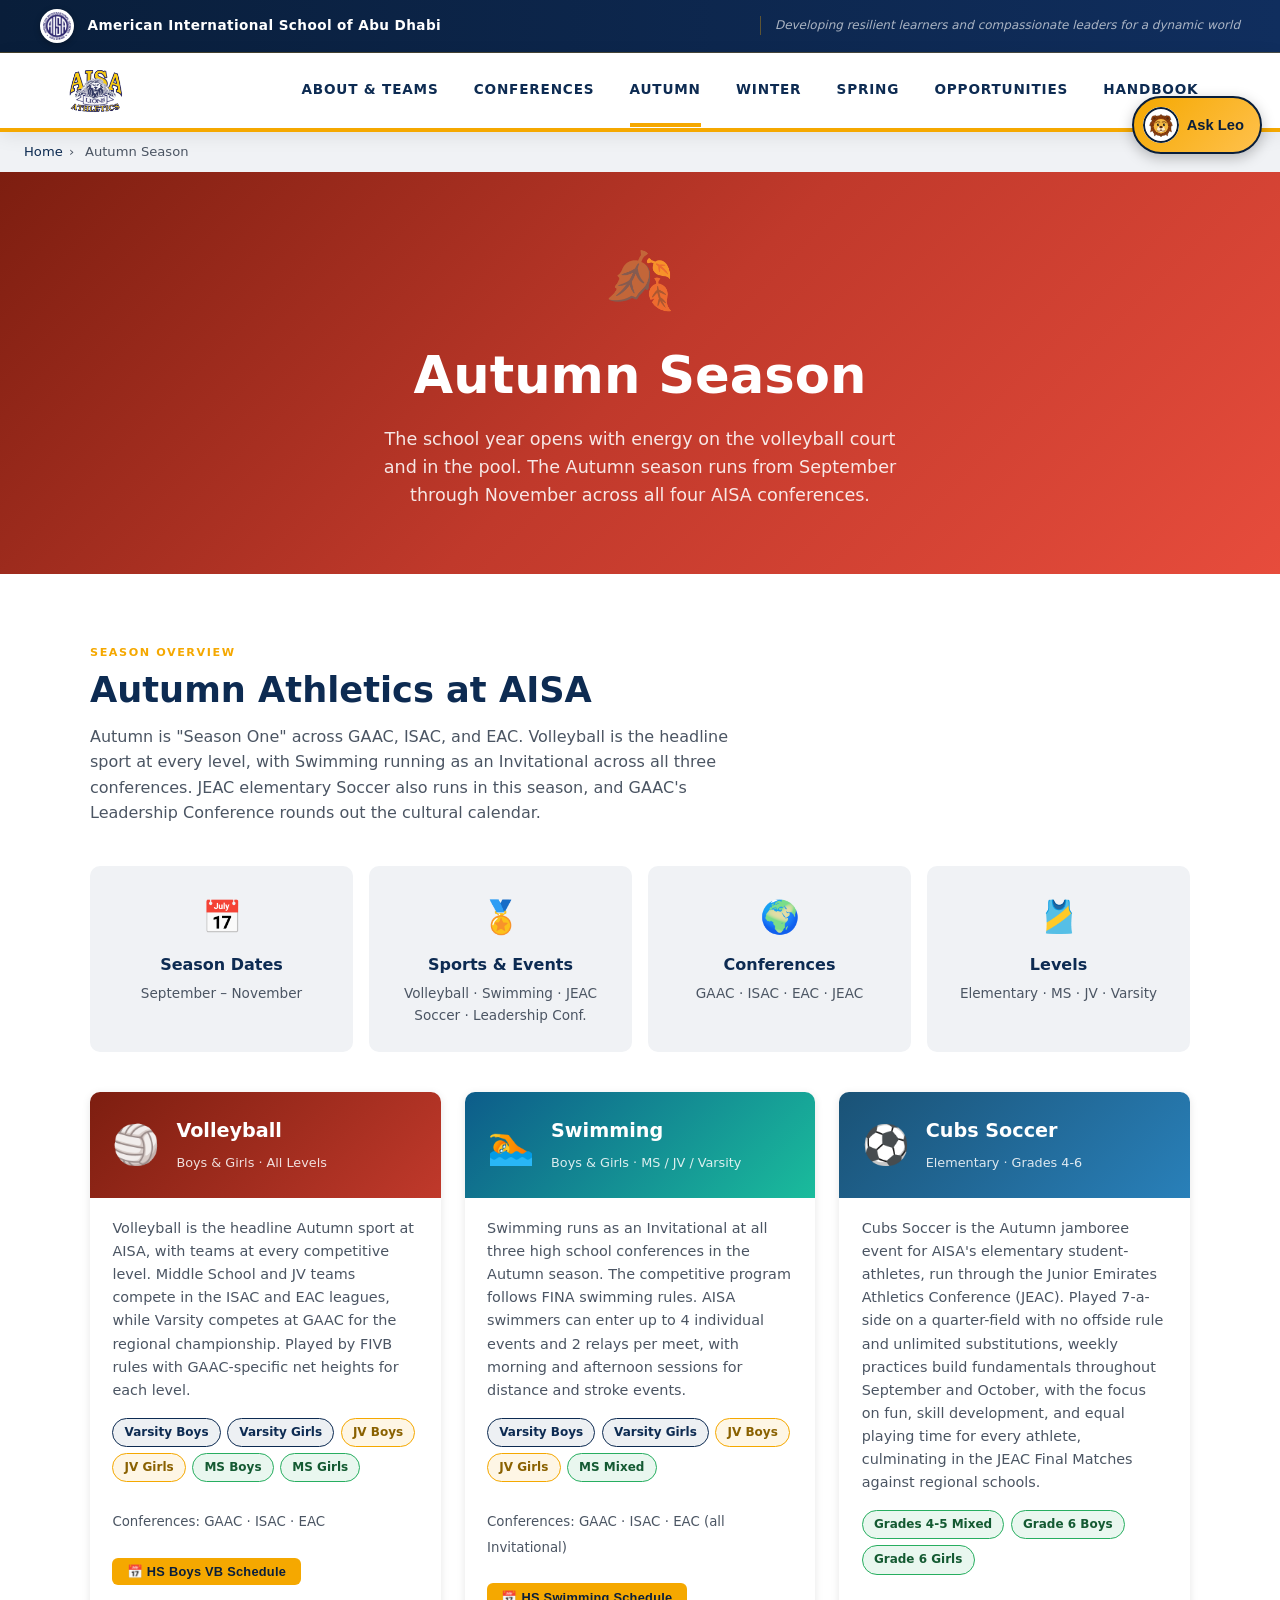
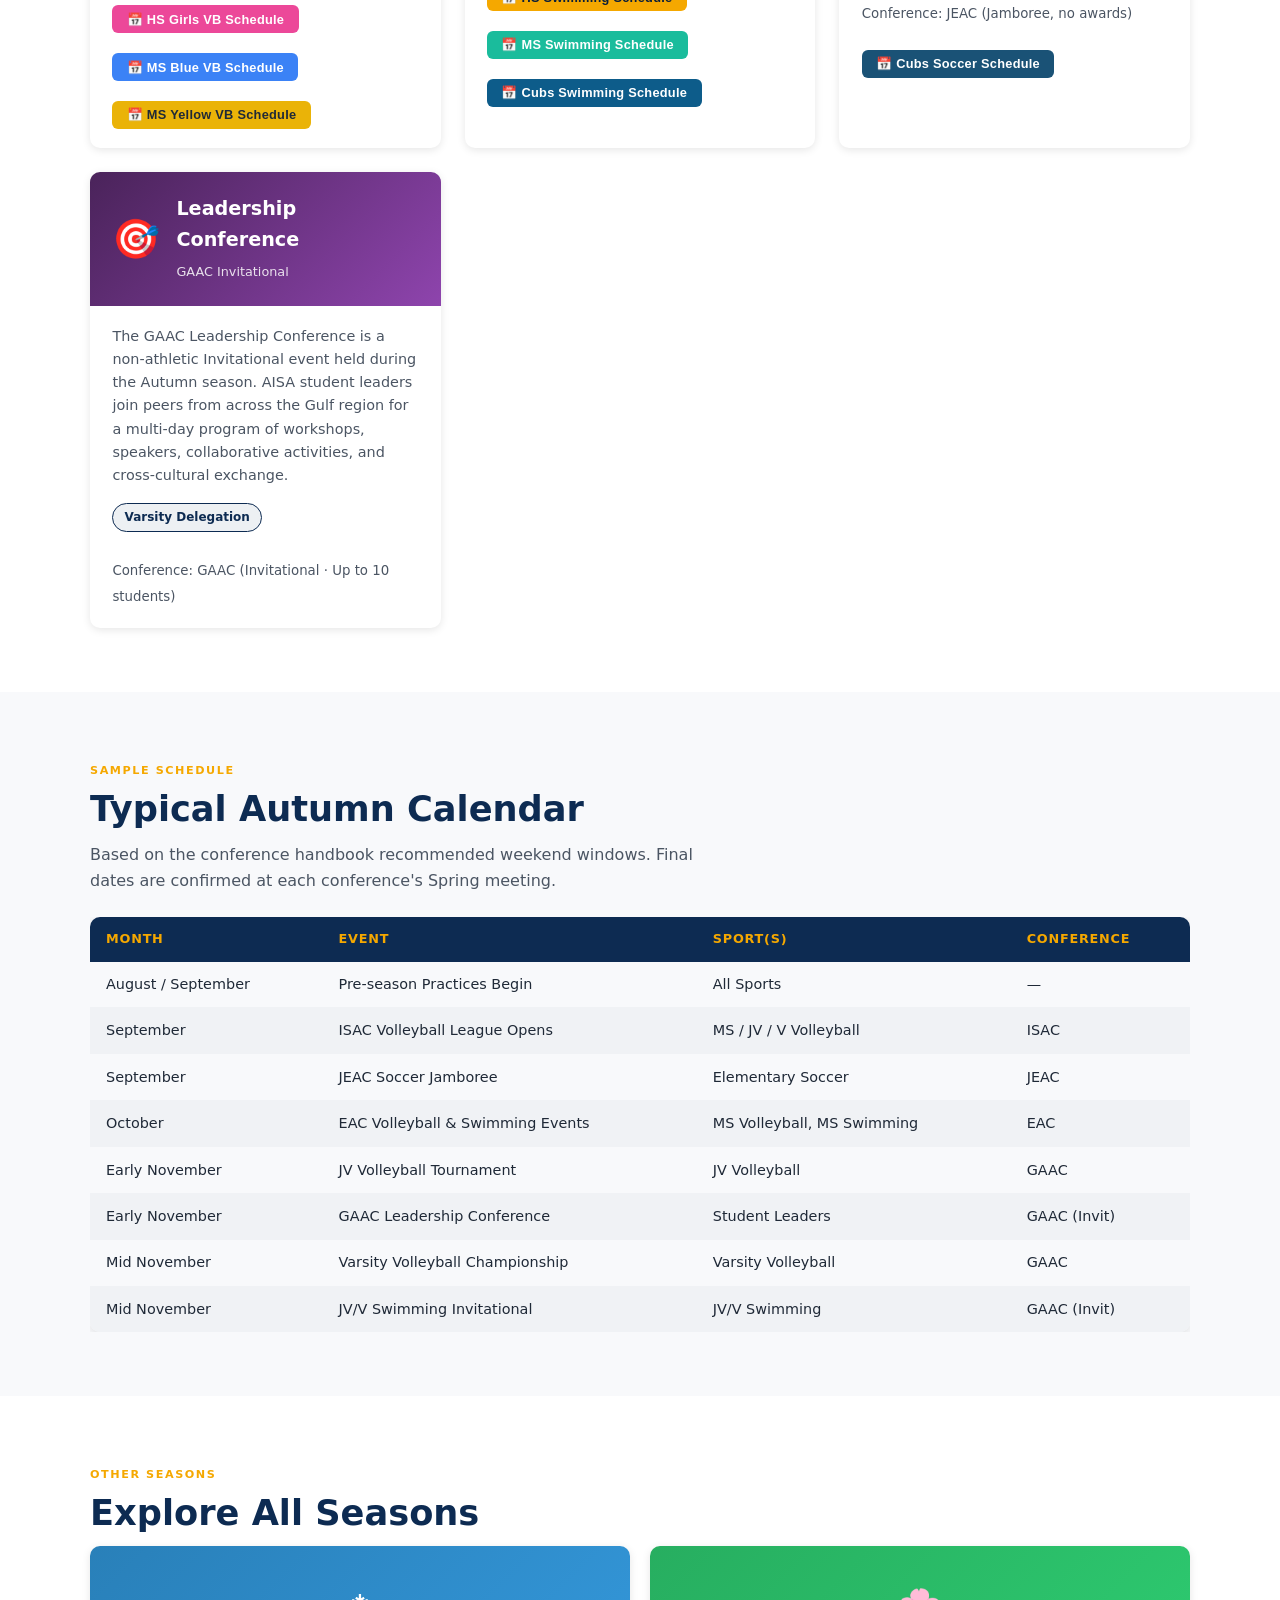
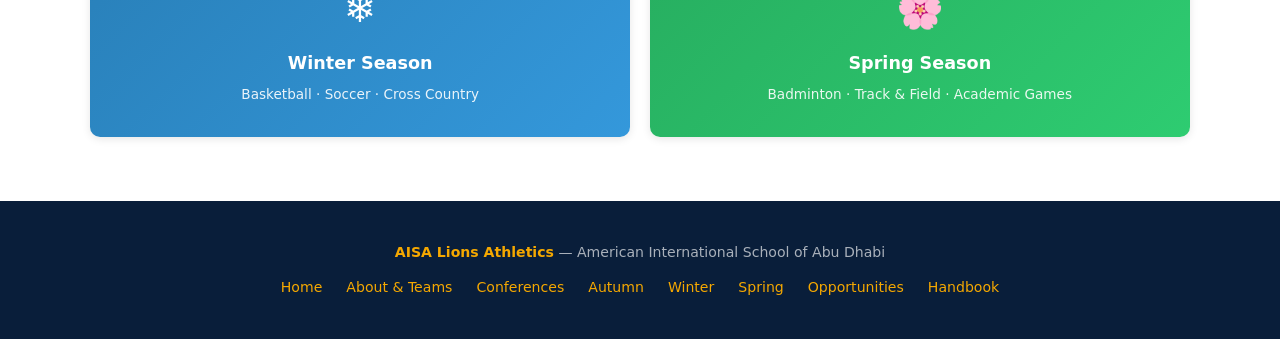
==== commit 3bec56c2: "Merge duplicate Cubs Soccer/Football autumn tile and redesign Leo avatar Combine the JEAC Soccer and" ====
--- a/autumn.html
+++ b/autumn.html
@@ -10,7 +10,6 @@
     .sport-card-header.swimming   { background: linear-gradient(135deg, #0d5c8a, #1abc9c); }
     .sport-card-header.soccer-jeac{ background: linear-gradient(135deg, #1a5276, #2980b9); }
     .sport-card-header.leadership { background: linear-gradient(135deg, #4a235a, #8e44ad); }
-    .sport-card-header.football   { background: linear-gradient(135deg, #92400e, #c0392b); }
 
     /* ── Schedule Button ── */
     .btn-schedule {
@@ -363,17 +362,17 @@
           </div>
         </div>
 
-        <!-- JEAC SOCCER -->
+        <!-- CUBS SOCCER -->
         <div class="sport-card">
           <div class="sport-card-header soccer-jeac">
             <div class="sport-emoji">⚽</div>
             <div>
-              <h3>JEAC Soccer</h3>
+              <h3>Cubs Soccer</h3>
               <span>Elementary · Grades 4-6</span>
             </div>
           </div>
           <div class="sport-card-body">
-            <p>Junior Emirates Athletics Conference Soccer is the Autumn jamboree event for AISA's elementary student-athletes. Played 7-a-side on a quarter-field with no offside rule and unlimited substitutions, the focus at this level is fun, skill development, and equal playing time for every athlete.</p>
+            <p>Cubs Soccer is the Autumn jamboree event for AISA's elementary student-athletes, run through the Junior Emirates Athletics Conference (JEAC). Played 7-a-side on a quarter-field with no offside rule and unlimited substitutions, weekly practices build fundamentals throughout September and October, with the focus on fun, skill development, and equal playing time for every athlete, culminating in the JEAC Final Matches against regional schools.</p>
             <div class="team-badges">
               <span class="badge badge-ms">Grades 4-5 Mixed</span>
               <span class="badge badge-ms">Grade 6 Boys</span>
@@ -381,30 +380,8 @@
             </div>
             <br>
             <small style="color:var(--gray-600);">Conference: JEAC (Jamboree, no awards)</small>
-          </div>
-        </div>
-
-        <!-- CUBS FOOTBALL -->
-        <div class="sport-card">
-          <div class="sport-card-header football">
-            <div class="sport-emoji">🏈</div>
-            <div>
-              <h3>Cubs Football</h3>
-              <span>Elementary · Grades 4-6</span>
-            </div>
-          </div>
-          <div class="sport-card-body">
-            <p>Cubs Football is AISA's flag football program for elementary student-athletes. Weekly practices on the Football Pitch build fundamentals throughout September and October, culminating in the JEAC Final Matches with AISA's Grade 4-6 boys and girls teams facing off against regional schools.</p>
-            <div class="team-badges">
-              <span class="badge badge-ms">Grade 4-6 Girls</span>
-              <span class="badge badge-ms">Grade 4 Boys</span>
-              <span class="badge badge-ms">Grade 5 Boys</span>
-              <span class="badge badge-ms">Grade 6 Boys</span>
-            </div>
-            <br>
-            <small style="color:var(--gray-600);">Conference: JEAC (Final Matches Jamboree)</small>
             <div style="display:flex;flex-wrap:wrap;gap:.5rem;margin-top:.75rem;">
-              <button class="btn-schedule" style="background:#92400e;color:#fff;" onclick="document.getElementById('cubs-football-modal').classList.add('open')">📅 Cubs Football Schedule</button>
+              <button class="btn-schedule" style="background:#1a5276;color:#fff;" onclick="document.getElementById('cubs-soccer-modal').classList.add('open')">📅 Cubs Soccer Schedule</button>
             </div>
           </div>
         </div>
@@ -1205,14 +1182,14 @@
   </div><!-- /#ms-yellow-vb-modal -->
 
   <!-- ═══════════════ CUBS FOOTBALL MODAL ═══════════════ -->
-  <div id="cubs-football-modal" class="sched-modal">
+  <div id="cubs-soccer-modal" class="sched-modal">
     <div class="sched-inner">
       <div class="sched-header" style="background: linear-gradient(135deg, #92400e, #c0392b);">
         <div>
-          <h2>🏈 Cubs Football</h2>
+          <h2>⚽ Cubs Soccer</h2>
           <p>2026–2027 · Grades 4–6 · Wednesday Practices &amp; JEAC Final Matches</p>
         </div>
-        <button class="sched-close" onclick="document.getElementById('cubs-football-modal').classList.remove('open')" aria-label="Close">✕</button>
+        <button class="sched-close" onclick="document.getElementById('cubs-soccer-modal').classList.remove('open')" aria-label="Close">✕</button>
       </div>
 
       <div class="cal-legend">
@@ -1240,13 +1217,13 @@
           <div class="cal-day reg" title="Last Day of Registration · Online · Grades 4-6">8<span>Reg<br>Closes</span></div>
           <div class="cal-day">9</div><div class="cal-day">10</div><div class="cal-day">11</div><div class="cal-day">12</div>
           <div class="cal-day">13</div><div class="cal-day">14</div><div class="cal-day">15</div>
-          <div class="cal-day prac" title="Week 1 Practice · Football Pitch · Everyone · 3:00–4:30 PM">16<span>Practice</span></div>
+          <div class="cal-day prac" title="Week 1 Practice · Soccer Pitch · Everyone · 3:00–4:30 PM">16<span>Practice</span></div>
           <div class="cal-day">17</div><div class="cal-day">18</div><div class="cal-day">19</div>
           <div class="cal-day">20</div><div class="cal-day">21</div><div class="cal-day">22</div>
-          <div class="cal-day prac" title="Week 2 Practice · Football Pitch · Everyone · 3:00–4:30 PM">23<span>Practice</span></div>
+          <div class="cal-day prac" title="Week 2 Practice · Soccer Pitch · Everyone · 3:00–4:30 PM">23<span>Practice</span></div>
           <div class="cal-day">24</div><div class="cal-day">25</div><div class="cal-day">26</div>
           <div class="cal-day">27</div><div class="cal-day">28</div><div class="cal-day">29</div>
-          <div class="cal-day prac" title="Week 3 Practice · Football Pitch · Everyone · 3:00–4:30 PM">30<span>Practice</span></div>
+          <div class="cal-day prac" title="Week 3 Practice · Soccer Pitch · Everyone · 3:00–4:30 PM">30<span>Practice</span></div>
           <div class="cal-empty"></div><div class="cal-empty"></div><div class="cal-empty"></div>
         </div>
       </div>
@@ -1259,16 +1236,16 @@
           <div class="cal-empty"></div><div class="cal-empty"></div><div class="cal-empty"></div><div class="cal-empty"></div>
           <div class="cal-day">1</div><div class="cal-day">2</div><div class="cal-day">3</div>
           <div class="cal-day">4</div><div class="cal-day">5</div><div class="cal-day">6</div>
-          <div class="cal-day prac" title="Week 4 Practice · Football Pitch · Everyone · 3:00–4:00 PM">7<span>Practice</span></div>
+          <div class="cal-day prac" title="Week 4 Practice · Soccer Pitch · Everyone · 3:00–4:00 PM">7<span>Practice</span></div>
           <div class="cal-day">8</div><div class="cal-day">9</div>
           <div class="cal-day brk">10</div><div class="cal-day brk">11</div><div class="cal-day brk">12</div><div class="cal-day brk">13</div><div class="cal-day brk">14</div><div class="cal-day brk">15</div><div class="cal-day brk">16</div>
           <div class="cal-day brk">17</div><div class="cal-day brk">18</div>
           <div class="cal-day">19</div><div class="cal-day">20</div>
-          <div class="cal-day prac" title="Week 5 Practice · Football Pitch · Everyone · 3:00–4:00 PM">21<span>Practice</span></div>
+          <div class="cal-day prac" title="Week 5 Practice · Soccer Pitch · Everyone · 3:00–4:00 PM">21<span>Practice</span></div>
           <div class="cal-day">22</div><div class="cal-day">23</div>
           <div class="cal-day game-jeac" onclick="showCubsGamePopup('Oct 24','JEAC Final Matches (3-5 Matches) · Schedule TBC','Grade 4-6 Girls @ DAA — TBD vs TBD','Grade 4 Boys @ DAS — TBD vs TBD','Grade 5 Boys @ ACS — TBD vs TBD','Grade 6 Boys @ GAA — TBD vs TBD','Schools attending: GAA · ACS · AISA · ASD · DAA · DAS')">24<span>JEAC<br>FINALS</span></div>
           <div class="cal-day">25</div><div class="cal-day">26</div><div class="cal-day">27</div>
-          <div class="cal-day prac" title="Week 6 Practice · Football Pitch · Everyone · 3:00–4:00 PM">28<span>Practice</span></div>
+          <div class="cal-day prac" title="Week 6 Practice · Soccer Pitch · Everyone · 3:00–4:00 PM">28<span>Practice</span></div>
           <div class="cal-day">29</div><div class="cal-day">30</div><div class="cal-day">31</div>
         </div>
         <p class="cal-break-note">🍂 Autumn Break — Oct 10 through Oct 18. No practices.</p>
@@ -1280,10 +1257,10 @@
         <div class="cal-grid">
           <div class="cal-dow">Sun</div><div class="cal-dow">Mon</div><div class="cal-dow">Tue</div><div class="cal-dow">Wed</div><div class="cal-dow">Thu</div><div class="cal-dow">Fri</div><div class="cal-dow">Sat</div>
           <div class="cal-day">1</div><div class="cal-day">2</div><div class="cal-day">3</div>
-          <div class="cal-day prac" title="Week 7 Practice · Football Pitch · Everyone · 3:00–4:00 PM">4<span>Practice</span></div>
+          <div class="cal-day prac" title="Week 7 Practice · Soccer Pitch · Everyone · 3:00–4:00 PM">4<span>Practice</span></div>
           <div class="cal-day">5</div><div class="cal-day">6</div><div class="cal-day">7</div>
           <div class="cal-day">8</div><div class="cal-day">9</div><div class="cal-day">10</div>
-          <div class="cal-day prac" title="Week 8 Practice · Football Pitch · Everyone · 3:00–4:00 PM">11<span>Practice</span></div>
+          <div class="cal-day prac" title="Week 8 Practice · Soccer Pitch · Everyone · 3:00–4:00 PM">11<span>Practice</span></div>
           <div class="cal-day">12</div><div class="cal-day">13</div><div class="cal-day">14</div>
           <div class="cal-day">15</div><div class="cal-day">16</div><div class="cal-day">17</div><div class="cal-day">18</div>
           <div class="cal-day">19</div><div class="cal-day">20</div><div class="cal-day">21</div>
@@ -1292,13 +1269,13 @@
           <div class="cal-day">29</div><div class="cal-day">30</div>
           <div class="cal-empty"></div><div class="cal-empty"></div><div class="cal-empty"></div><div class="cal-empty"></div><div class="cal-empty"></div>
         </div>
-        <p class="cal-break-note">🏈 Season concludes after Week 8 (Nov 11) practice.</p>
+        <p class="cal-break-note">⚽ Season concludes after Week 8 (Nov 11) practice.</p>
       </div>
 
       <!-- Game Detail Popup -->
       <div id="cubs-game-popup" class="game-popup">
         <button class="game-popup-close" onclick="document.getElementById('cubs-game-popup').classList.remove('visible')" aria-label="Close">✕ close</button>
-        <div class="game-popup-title">🏈 <span id="cubs-gp-title"></span></div>
+        <div class="game-popup-title">⚽ <span id="cubs-gp-title"></span></div>
         <div class="game-popup-rows">
           <div class="game-popup-row">👧 <strong>G4-6:</strong> <span id="cubs-gp-g46"></span></div>
           <div class="game-popup-row">👦 <strong>G4:</strong> <span id="cubs-gp-g4"></span></div>
@@ -1330,11 +1307,11 @@
 
       <!-- Footer -->
       <div class="sched-footer">
-        <a href="schedules/Cubs_Football_2026-27.pdf" class="btn-schedule" download style="text-decoration:none;background:#92400e;color:#fff;">📄 Download Full Schedule PDF</a>
+        <a href="schedules/Cubs_Football_2026-27.pdf" class="btn-schedule" download style="text-decoration:none;background:#1a5276;color:#fff;">📄 Download Full Schedule PDF</a>
       </div>
 
     </div>
-  </div><!-- /#cubs-football-modal -->
+  </div><!-- /#cubs-soccer-modal -->
 
   <!-- ═══════════════ HS SWIMMING MODAL ═══════════════ -->
   <div id="hs-swim-modal" class="sched-modal">
@@ -1883,7 +1860,7 @@
       ['cubs-sep','cubs-oct','cubs-nov'].forEach(function(m) {
         document.getElementById(m).style.display = m === month ? '' : 'none';
       });
-      document.querySelectorAll('#cubs-football-modal .cal-tab').forEach(function(t) { t.classList.remove('active'); });
+      document.querySelectorAll('#cubs-soccer-modal .cal-tab').forEach(function(t) { t.classList.remove('active'); });
       btn.classList.add('active');
       document.getElementById('cubs-game-popup').classList.remove('visible');
     }
@@ -1946,14 +1923,14 @@
       p.classList.add('visible');
       p.scrollIntoView({ behavior: 'smooth', block: 'nearest' });
     }
-    ['hs-boys-vb-modal','hs-girls-vb-modal','ms-blue-vb-modal','ms-yellow-vb-modal','cubs-football-modal','hs-swim-modal','ms-swim-modal','cubs-swim-modal'].forEach(function(id) {
+    ['hs-boys-vb-modal','hs-girls-vb-modal','ms-blue-vb-modal','ms-yellow-vb-modal','cubs-soccer-modal','hs-swim-modal','ms-swim-modal','cubs-swim-modal'].forEach(function(id) {
       document.getElementById(id).addEventListener('click', function(e) {
         if (e.target === this) this.classList.remove('open');
       });
     });
     document.addEventListener('keydown', function(e) {
       if (e.key === 'Escape') {
-        ['hs-boys-vb-modal','hs-girls-vb-modal','ms-blue-vb-modal','ms-yellow-vb-modal','cubs-football-modal','hs-swim-modal','ms-swim-modal','cubs-swim-modal'].forEach(function(id) {
+        ['hs-boys-vb-modal','hs-girls-vb-modal','ms-blue-vb-modal','ms-yellow-vb-modal','cubs-soccer-modal','hs-swim-modal','ms-swim-modal','cubs-swim-modal'].forEach(function(id) {
           document.getElementById(id).classList.remove('open');
         });
       }
--- a/styles.css
+++ b/styles.css
@@ -600,13 +600,13 @@
 }
 #leo-toggle:hover { transform: translateY(-2px); box-shadow: 0 6px 20px rgba(0,0,0,.3); }
 #leo-toggle .leo-emoji {
-  font-size: 1.6rem;
   background: var(--white);
   border-radius: 50%;
   width: 36px; height: 36px;
+  padding: 3px;
   display: inline-flex; align-items: center; justify-content: center;
   box-shadow: inset 0 0 0 2px var(--navy-dark);
-  line-height: 1;
+  object-fit: contain;
 }
 #leo-toggle.leo-active .leo-toggle-text { display: none; }
 #leo-toggle.leo-active { padding: .35rem; }
@@ -637,13 +637,14 @@
   border-bottom: 3px solid var(--gold);
 }
 .leo-avatar {
-  font-size: 1.7rem;
   background: var(--gold);
   border-radius: 50%;
   width: 42px; height: 42px;
+  padding: 4px;
   display: inline-flex; align-items: center; justify-content: center;
   flex-shrink: 0;
   box-shadow: 0 0 0 2px var(--white);
+  object-fit: contain;
 }
 .leo-title { flex: 1; line-height: 1.15; }
 .leo-title strong { display: block; font-size: 1.05rem; color: var(--gold); }
@@ -674,11 +675,13 @@
 .leo-msg-bot  { align-self: flex-start; }
 .leo-msg-user { align-self: flex-end; flex-direction: row-reverse; }
 .leo-msg-avatar {
-  font-size: 1.1rem; flex-shrink: 0;
+  flex-shrink: 0;
   background: var(--gold); border-radius: 50%;
   width: 28px; height: 28px;
+  padding: 3px;
   display: inline-flex; align-items: center; justify-content: center;
   align-self: flex-end;
+  object-fit: contain;
 }
 .leo-msg-text {
   background: var(--white);
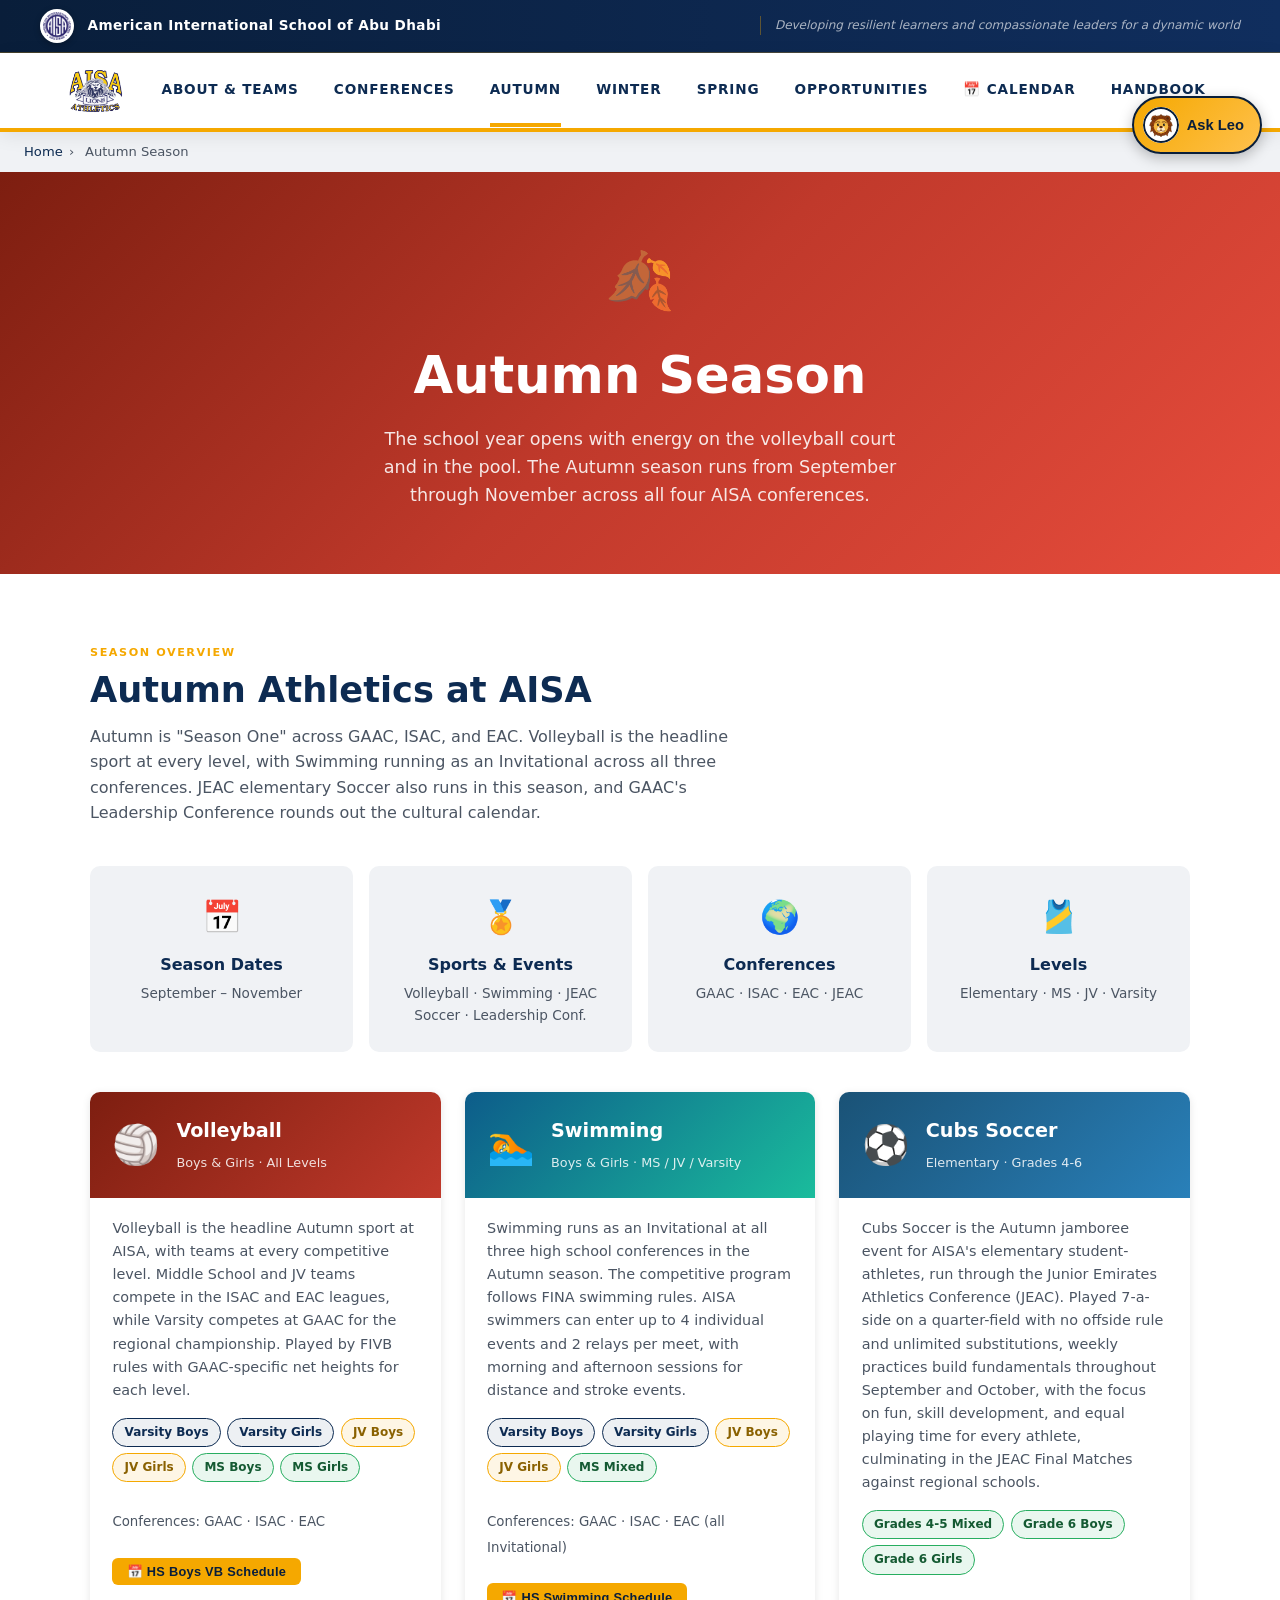
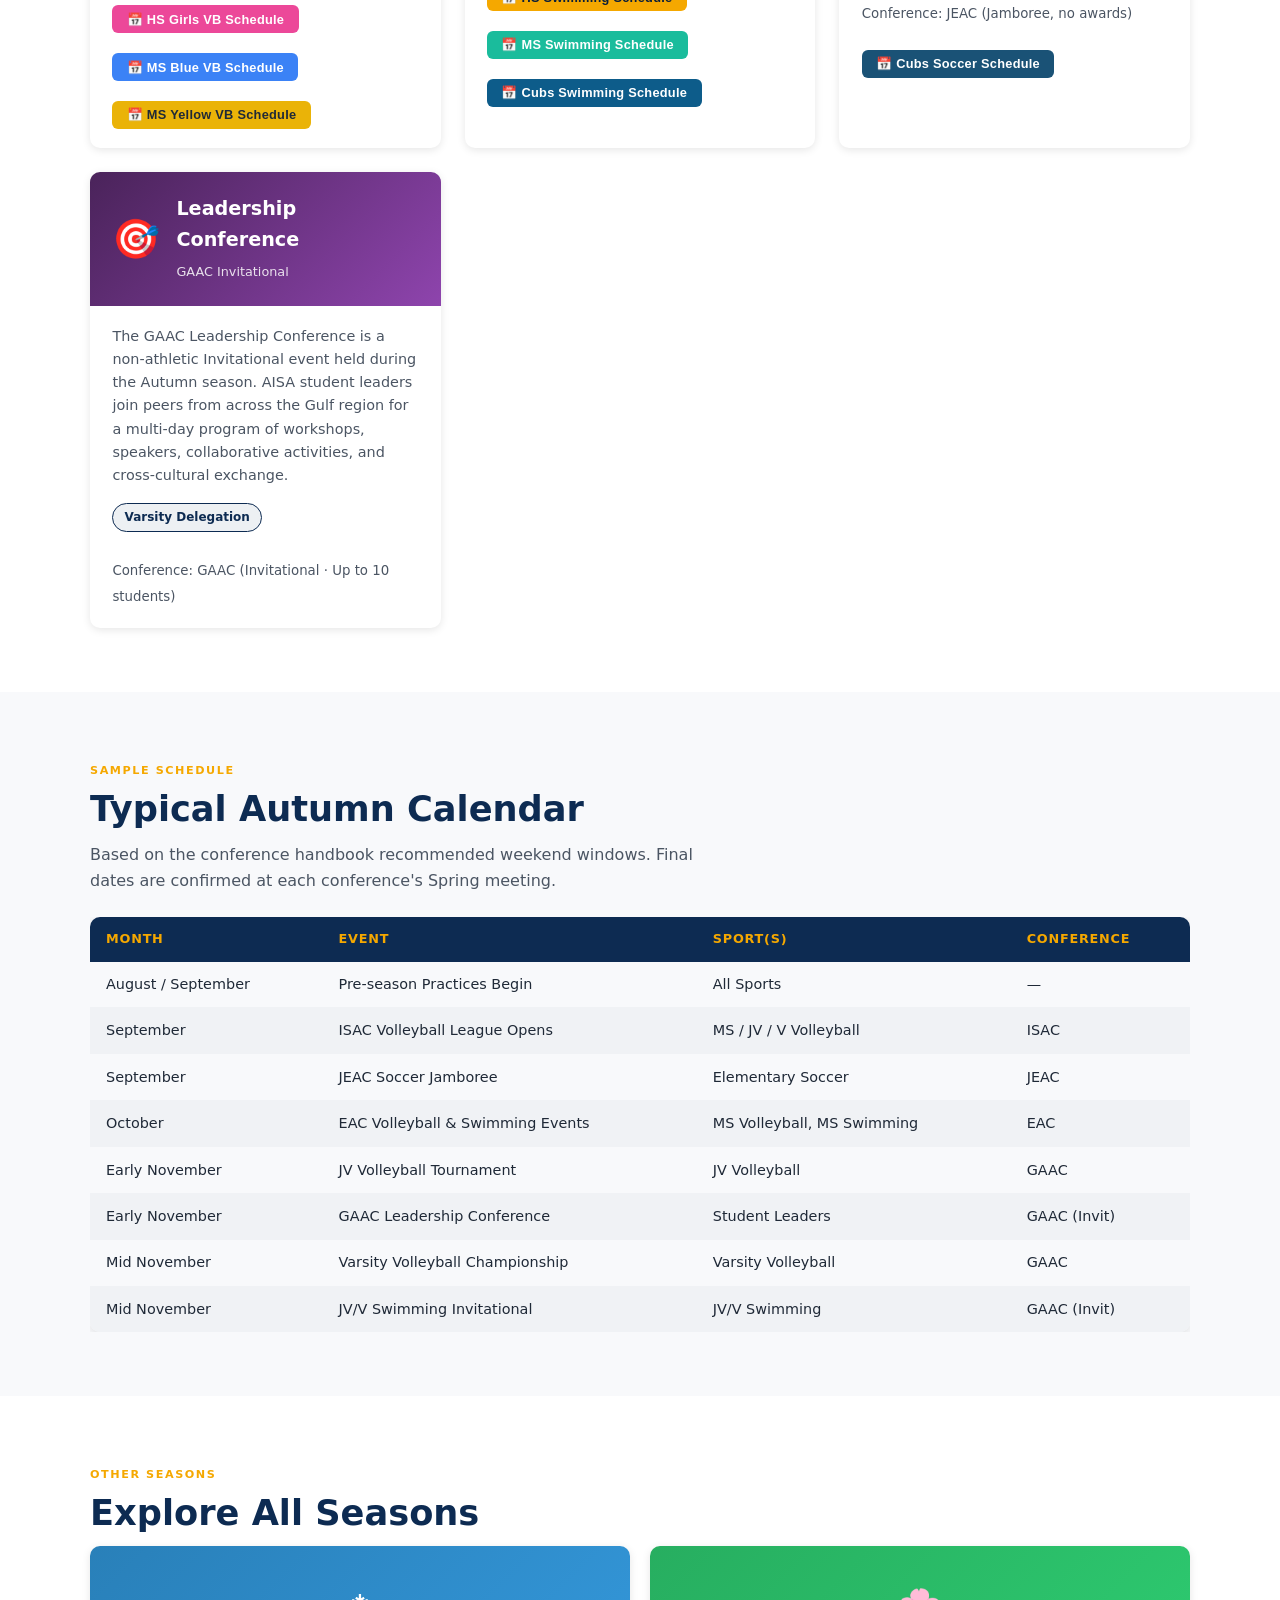
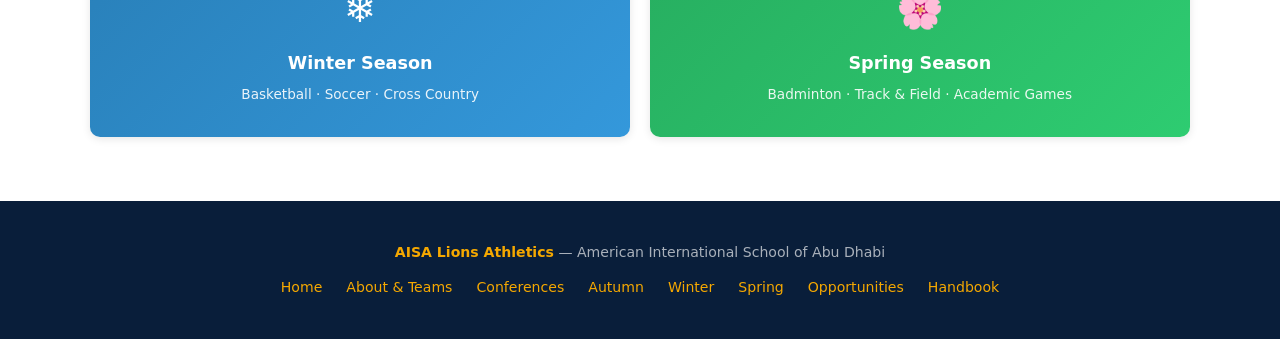
==== commit 863bb714: "Add master athletics calendar and event times to schedule cells Co-Authored-By: Claude Sonnet 4.6 <n" ====
--- a/autumn.html
+++ b/autumn.html
@@ -253,6 +253,7 @@
           <li><a href="winter.html">Winter</a></li>
           <li><a href="spring.html">Spring</a></li>
           <li><a href="opportunities.html">Opportunities</a></li>
+          <li><a href="calendar.html">📅 Calendar</a></li>
           <li><a href="handbook.html">Handbook</a></li>
         </ul>
       </div>
@@ -556,22 +557,22 @@
           <div class="cal-day">2</div><div class="cal-day">3</div>
           <div class="cal-day reg" title="Last Day of Registration for HS Volleyball · Online">4<span>Reg</span></div>
           <div class="cal-day">5</div><div class="cal-day">6</div>
-          <div class="cal-day try" title="Tryouts · JV &amp; Varsity · Main Gym · 3:00–4:30 PM">7<span>Tryouts</span></div>
+          <div class="cal-day try" title="Tryouts · JV &amp; Varsity · Main Gym · 3:00–4:30 PM">7<span>Tryouts<br>3:00–4:30</span></div>
           <div class="cal-day">8</div><div class="cal-day">9</div>
-          <div class="cal-day try" title="Tryouts · JV &amp; Varsity · Main Gym · 3:00–4:30 PM">10<span>Tryouts</span></div>
-          <div class="cal-day try" title="Tryouts · JV &amp; Varsity · Main Gym · 5:40–7:15 AM">11<span>Tryouts</span></div>
+          <div class="cal-day try" title="Tryouts · JV &amp; Varsity · Main Gym · 3:00–4:30 PM">10<span>Tryouts<br>3:00–4:30</span></div>
+          <div class="cal-day try" title="Tryouts · JV &amp; Varsity · Main Gym · 5:40–7:15 AM">11<span>Tryouts<br>5:40–7:15</span></div>
           <div class="cal-day">12</div><div class="cal-day">13</div><div class="cal-day">14</div>
-          <div class="cal-day prac" title="Practice · JV &amp; Varsity · Little Gym · 3:00–4:30 PM">15<span>Practice</span></div>
+          <div class="cal-day prac" title="Practice · JV &amp; Varsity · Little Gym · 3:00–4:30 PM">15<span>Practice<br>3:00–4:30</span></div>
           <div class="cal-day">16</div>
-          <div class="cal-day prac" title="Practice · JV &amp; Varsity · Main Gym · 3:00–4:30 PM">17<span>Practice</span></div>
-          <div class="cal-day prac" title="Practice · JV &amp; Varsity · Main Gym · 5:40–7:15 AM">18<span>Practice</span></div>
+          <div class="cal-day prac" title="Practice · JV &amp; Varsity · Main Gym · 3:00–4:30 PM">17<span>Practice<br>3:00–4:30</span></div>
+          <div class="cal-day prac" title="Practice · JV &amp; Varsity · Main Gym · 5:40–7:15 AM">18<span>Practice<br>5:40–7:15</span></div>
           <div class="cal-day">19</div><div class="cal-day">20</div><div class="cal-day">21</div>
-          <div class="cal-day prac" title="Practice · JV &amp; Varsity · Main Gym · 3:00–4:30 PM">22<span>Practice</span></div>
+          <div class="cal-day prac" title="Practice · JV &amp; Varsity · Main Gym · 3:00–4:30 PM">22<span>Practice<br>3:00–4:30</span></div>
           <div class="cal-day">23</div>
-          <div class="cal-day prac" title="Practice · JV &amp; Varsity · Main Gym · 3:00–4:30 PM">24<span>Practice</span></div>
-          <div class="cal-day prac" title="Practice · JV &amp; Varsity · Main Gym · 5:40–7:15 AM">25<span>Practice</span></div>
+          <div class="cal-day prac" title="Practice · JV &amp; Varsity · Main Gym · 3:00–4:30 PM">24<span>Practice<br>3:00–4:30</span></div>
+          <div class="cal-day prac" title="Practice · JV &amp; Varsity · Main Gym · 5:40–7:15 AM">25<span>Practice<br>5:40–7:15</span></div>
           <div class="cal-day">26</div><div class="cal-day">27</div>
-          <div class="cal-day prac" title="Practice · JV &amp; Varsity · Main Gym · 3:00–4:30 PM">28<span>Practice</span></div>
+          <div class="cal-day prac" title="Practice · JV &amp; Varsity · Main Gym · 3:00–4:30 PM">28<span>Practice<br>3:00–4:30</span></div>
           <div class="cal-day">29</div>
           <div class="cal-day game" onclick="showHsbGamePopup('Sep 30','ISAC Matches (2 Matches) · HOME','3:30 PM AISA vs DAS · 4:50 PM GAA vs DAS · 6:10 PM AISA vs GAA','3:30 PM AISA vs DAS · 4:50 PM GAA vs DAS · 6:10 PM AISA vs GAA')">30<span>ISAC MATCH</span></div>
           <div class="cal-empty"></div><div class="cal-empty"></div><div class="cal-empty"></div>
@@ -584,24 +585,24 @@
         <div class="cal-grid">
           <div class="cal-dow">Sun</div><div class="cal-dow">Mon</div><div class="cal-dow">Tue</div><div class="cal-dow">Wed</div><div class="cal-dow">Thu</div><div class="cal-dow">Fri</div><div class="cal-dow">Sat</div>
           <div class="cal-empty"></div><div class="cal-empty"></div><div class="cal-empty"></div><div class="cal-empty"></div>
-          <div class="cal-day support" title="Watch HS Girls Volleyball Play at HOME · JV &amp; Varsity · 3:00–4:30 PM">1<span>Support<br>Girls VB</span></div>
-          <div class="cal-day prac" title="Practice · JV &amp; Varsity · Main Gym · 5:40–7:15 AM">2<span>Practice</span></div>
+          <div class="cal-day support" title="Watch HS Girls Volleyball Play at HOME · JV &amp; Varsity · 3:00–4:30 PM">1<span>Support<br>Girls VB<br>3:00–4:30</span></div>
+          <div class="cal-day prac" title="Practice · JV &amp; Varsity · Main Gym · 5:40–7:15 AM">2<span>Practice<br>5:40–7:15</span></div>
           <div class="cal-day">3</div><div class="cal-day">4</div><div class="cal-day">5</div>
-          <div class="cal-day prac" title="Practice · JV &amp; Varsity · Main Gym · 3:00–4:30 PM">6<span>Practice</span></div>
+          <div class="cal-day prac" title="Practice · JV &amp; Varsity · Main Gym · 3:00–4:30 PM">6<span>Practice<br>3:00–4:30</span></div>
           <div class="cal-day game" onclick="showHsbGamePopup('Oct 7','ISAC Matches (2 Matches)','Bus 2:30–6:45 PM @ GAA · 3:30 PM GAA vs AISA · 4:50 PM AISA vs CIS · 6:10 PM GAA vs CIS','Bus 2:30–6:45 PM @ GAA · 3:30 PM GAA vs AISA · 4:50 PM AISA vs CIS · 6:10 PM GAA vs CIS')">7<span>ISAC MATCH</span></div>
-          <div class="cal-day prac" title="Practice · JV &amp; Varsity · Main Gym · 3:00–4:30 PM">8<span>Practice</span></div>
-          <div class="cal-day prac" title="Practice · JV &amp; Varsity · Main Gym · 5:40–7:15 AM">9<span>Practice</span></div>
+          <div class="cal-day prac" title="Practice · JV &amp; Varsity · Main Gym · 3:00–4:30 PM">8<span>Practice<br>3:00–4:30</span></div>
+          <div class="cal-day prac" title="Practice · JV &amp; Varsity · Main Gym · 5:40–7:15 AM">9<span>Practice<br>5:40–7:15</span></div>
           <div class="cal-day brk">10</div><div class="cal-day brk">11</div><div class="cal-day brk">12</div><div class="cal-day brk">13</div><div class="cal-day brk">14</div><div class="cal-day brk">15</div><div class="cal-day brk">16</div>
           <div class="cal-day brk">17</div><div class="cal-day brk">18</div>
           <div class="cal-day">19</div><div class="cal-day">20</div>
           <div class="cal-day game" onclick="showHsbGamePopup('Oct 21','ISAC Matches (2 Matches)','Bus 3:30–7:45 PM @ CIS · 3:30 PM CIS vs DAS · 4:50 PM DAS vs AISA · 6:10 PM CIS vs AISA','Bus 3:30–7:45 PM @ CIS · 3:30 PM CIS vs DAS · 4:50 PM DAS vs AISA · 6:10 PM CIS vs AISA')">21<span>ISAC MATCH</span></div>
-          <div class="cal-day prac" title="Practice · JV &amp; Varsity · Little Gym · 3:00–4:30 PM">22<span>Practice</span></div>
-          <div class="cal-day prac" title="Practice · JV &amp; Varsity · Main Gym · 5:40–7:15 AM">23<span>Practice</span></div>
+          <div class="cal-day prac" title="Practice · JV &amp; Varsity · Little Gym · 3:00–4:30 PM">22<span>Practice<br>3:00–4:30</span></div>
+          <div class="cal-day prac" title="Practice · JV &amp; Varsity · Main Gym · 5:40–7:15 AM">23<span>Practice<br>5:40–7:15</span></div>
           <div class="cal-day">24</div><div class="cal-day">25</div>
-          <div class="cal-day prac" title="Practice · JV &amp; Varsity · Main Gym · 3:00–4:30 PM">26<span>Practice</span></div>
+          <div class="cal-day prac" title="Practice · JV &amp; Varsity · Main Gym · 3:00–4:30 PM">26<span>Practice<br>3:00–4:30</span></div>
           <div class="cal-day">27</div><div class="cal-day">28</div>
-          <div class="cal-day prac" title="Practice · JV &amp; Varsity · Little Gym · 3:00–4:30 PM">29<span>Practice</span></div>
-          <div class="cal-day prac" title="Practice · JV &amp; Varsity · Main Gym · 5:40–7:15 AM">30<span>Practice</span></div>
+          <div class="cal-day prac" title="Practice · JV &amp; Varsity · Little Gym · 3:00–4:30 PM">29<span>Practice<br>3:00–4:30</span></div>
+          <div class="cal-day prac" title="Practice · JV &amp; Varsity · Main Gym · 5:40–7:15 AM">30<span>Practice<br>5:40–7:15</span></div>
           <div class="cal-day">31</div>
         </div>
         <p class="cal-break-note">🍂 Fall Break — Oct 10 through Oct 18. No practices or games.</p>
@@ -614,12 +615,12 @@
           <div class="cal-dow">Sun</div><div class="cal-dow">Mon</div><div class="cal-dow">Tue</div><div class="cal-dow">Wed</div><div class="cal-dow">Thu</div><div class="cal-dow">Fri</div><div class="cal-dow">Sat</div>
           <div class="cal-day game" onclick="showHsbGamePopup('Nov 1','ISAC Championships','Bus 6:30 AM–3:30 PM @ DAS (Dubai) · 9:00 Seed#1 vs Seed#4 · 10:00 Seed#2 vs Seed#3 · 11:30 Bronze Match · 12:30 Gold Match','Bus 6:30 AM–3:30 PM @ DAS (Dubai) · 9:00 Seed#1 vs Seed#4 · 10:00 Seed#2 vs Seed#3 · 11:30 Bronze Match · 12:30 Gold Match')">1<span>ISAC<br>CHAMPS</span></div>
           <div class="cal-day">2</div>
-          <div class="cal-day prac" title="Practice · Travel Team · Main Gym · 3:00–4:30 PM">3<span>Practice</span></div>
+          <div class="cal-day prac" title="Practice · Travel Team · Main Gym · 3:00–4:30 PM">3<span>Practice<br>3:00–4:30</span></div>
           <div class="cal-day">4</div>
-          <div class="cal-day prac" title="Practice · Travel Team · Main Gym · 3:00–4:30 PM">5<span>Practice</span></div>
-          <div class="cal-day prac" title="Practice · Travel Team · Main Gym · 5:40–7:15 AM">6<span>Practice</span></div>
+          <div class="cal-day prac" title="Practice · Travel Team · Main Gym · 3:00–4:30 PM">5<span>Practice<br>3:00–4:30</span></div>
+          <div class="cal-day prac" title="Practice · Travel Team · Main Gym · 5:40–7:15 AM">6<span>Practice<br>5:40–7:15</span></div>
           <div class="cal-day">7</div><div class="cal-day">8</div><div class="cal-day">9</div>
-          <div class="cal-day prac" title="Practice · Travel Team · Main Gym · 3:00–4:30 PM">10<span>Practice</span></div>
+          <div class="cal-day prac" title="Practice · Travel Team · Main Gym · 3:00–4:30 PM">10<span>Practice<br>3:00–4:30</span></div>
           <div class="cal-day">11</div>
           <div class="cal-day game-gaac" onclick="showHsbGamePopup('Nov 12','GAAC Round Robin Play','@ ASB (Bahrain) · Schedule TBC','@ ASB (Bahrain) · Schedule TBC')">12<span>GAAC<br>ROUND ROBIN</span></div>
           <div class="cal-day game-gaac" onclick="showHsbGamePopup('Nov 13','GAAC Round Robin Play','@ ASB (Bahrain) · Schedule TBC','@ ASB (Bahrain) · Schedule TBC')">13<span>GAAC<br>ROUND ROBIN</span></div>
@@ -734,24 +735,24 @@
           <div class="cal-day">2</div><div class="cal-day">3</div>
           <div class="cal-day reg" title="Last Day of Registration for HS Volleyball · Online">4<span>Reg</span></div>
           <div class="cal-day">5</div><div class="cal-day">6</div><div class="cal-day">7</div>
-          <div class="cal-day try" title="Tryouts · JV &amp; Varsity · Main Gym · 3:00–4:30 PM">8<span>Tryouts</span></div>
-          <div class="cal-day try" title="Tryouts · JV &amp; Varsity · Main Gym · 3:00–4:30 PM">9<span>Tryouts</span></div>
+          <div class="cal-day try" title="Tryouts · JV &amp; Varsity · Main Gym · 3:00–4:30 PM">8<span>Tryouts<br>3:00–4:30</span></div>
+          <div class="cal-day try" title="Tryouts · JV &amp; Varsity · Main Gym · 3:00–4:30 PM">9<span>Tryouts<br>3:00–4:30</span></div>
           <div class="cal-day">10</div>
-          <div class="cal-day try" title="Tryouts · JV &amp; Varsity · Main Gym · 12:15–1:45 PM">11<span>Tryouts</span></div>
+          <div class="cal-day try" title="Tryouts · JV &amp; Varsity · Main Gym · 12:15–1:45 PM">11<span>Tryouts<br>12:15–1:45</span></div>
           <div class="cal-day">12</div><div class="cal-day">13</div><div class="cal-day">14</div>
-          <div class="cal-day prac" title="Practice · JV &amp; Varsity · Main Gym · 3:00–4:30 PM">15<span>Practice</span></div>
-          <div class="cal-day prac" title="Practice · JV &amp; Varsity · Main Gym · 3:00–4:30 PM">16<span>Practice</span></div>
+          <div class="cal-day prac" title="Practice · JV &amp; Varsity · Main Gym · 3:00–4:30 PM">15<span>Practice<br>3:00–4:30</span></div>
+          <div class="cal-day prac" title="Practice · JV &amp; Varsity · Main Gym · 3:00–4:30 PM">16<span>Practice<br>3:00–4:30</span></div>
           <div class="cal-day">17</div>
-          <div class="cal-day prac" title="Practice · JV &amp; Varsity · Main Gym · 12:15–1:45 PM">18<span>Practice</span></div>
+          <div class="cal-day prac" title="Practice · JV &amp; Varsity · Main Gym · 12:15–1:45 PM">18<span>Practice<br>12:15–1:45</span></div>
           <div class="cal-day">19</div><div class="cal-day">20</div>
-          <div class="cal-day prac" title="Practice · JV &amp; Varsity · Main Gym · 3:00–4:30 PM">21<span>Practice</span></div>
+          <div class="cal-day prac" title="Practice · JV &amp; Varsity · Main Gym · 3:00–4:30 PM">21<span>Practice<br>3:00–4:30</span></div>
           <div class="cal-day">22</div>
-          <div class="cal-day prac" title="Practice · JV &amp; Varsity · Main Gym · 3:00–4:30 PM">23<span>Practice</span></div>
+          <div class="cal-day prac" title="Practice · JV &amp; Varsity · Main Gym · 3:00–4:30 PM">23<span>Practice<br>3:00–4:30</span></div>
           <div class="cal-day">24</div>
-          <div class="cal-day prac" title="Practice · JV &amp; Varsity · Main Gym · 12:15–1:45 PM">25<span>Practice</span></div>
+          <div class="cal-day prac" title="Practice · JV &amp; Varsity · Main Gym · 12:15–1:45 PM">25<span>Practice<br>12:15–1:45</span></div>
           <div class="cal-day">26</div><div class="cal-day">27</div><div class="cal-day">28</div>
-          <div class="cal-day prac" title="Practice · JV &amp; Varsity · Main Gym · 3:00–4:30 PM">29<span>Practice</span></div>
-          <div class="cal-day support" title="Watch HS Boys Volleyball Play at HOME · JV &amp; Varsity · 3:00–4:30 PM">30<span>Support<br>Boys VB</span></div>
+          <div class="cal-day prac" title="Practice · JV &amp; Varsity · Main Gym · 3:00–4:30 PM">29<span>Practice<br>3:00–4:30</span></div>
+          <div class="cal-day support" title="Watch HS Boys Volleyball Play at HOME · JV &amp; Varsity · 3:00–4:30 PM">30<span>Support<br>Boys VB<br>3:00–4:30</span></div>
           <div class="cal-empty"></div><div class="cal-empty"></div><div class="cal-empty"></div>
         </div>
       </div>
@@ -763,24 +764,24 @@
           <div class="cal-dow">Sun</div><div class="cal-dow">Mon</div><div class="cal-dow">Tue</div><div class="cal-dow">Wed</div><div class="cal-dow">Thu</div><div class="cal-dow">Fri</div><div class="cal-dow">Sat</div>
           <div class="cal-empty"></div><div class="cal-empty"></div><div class="cal-empty"></div><div class="cal-empty"></div>
           <div class="cal-day game" onclick="showHsgGamePopup('Oct 1','ISAC Matches (2 Matches) · HOME','3:30 PM AISA vs DAS · 4:50 PM GAA vs DAS · 6:10 PM AISA vs GAA','3:30 PM AISA vs DAS · 4:50 PM GAA vs DAS · 6:10 PM AISA vs GAA')">1<span>ISAC MATCH</span></div>
-          <div class="cal-day prac" title="Practice · JV &amp; Varsity · Main Gym · 12:15–1:45 PM">2<span>Practice</span></div>
+          <div class="cal-day prac" title="Practice · JV &amp; Varsity · Main Gym · 12:15–1:45 PM">2<span>Practice<br>12:15–1:45</span></div>
           <div class="cal-day">3</div><div class="cal-day">4</div>
-          <div class="cal-day prac" title="Practice · JV &amp; Varsity · Main Gym · 3:00–4:30 PM">5<span>Practice</span></div>
+          <div class="cal-day prac" title="Practice · JV &amp; Varsity · Main Gym · 3:00–4:30 PM">5<span>Practice<br>3:00–4:30</span></div>
           <div class="cal-day">6</div>
-          <div class="cal-day prac" title="Practice · JV &amp; Varsity · Main Gym · 3:00–4:30 PM">7<span>Practice</span></div>
+          <div class="cal-day prac" title="Practice · JV &amp; Varsity · Main Gym · 3:00–4:30 PM">7<span>Practice<br>3:00–4:30</span></div>
           <div class="cal-day game" onclick="showHsgGamePopup('Oct 8','ISAC Matches (2 Matches)','Bus 2:30–6:45 PM @ GAA · 3:30 PM GAA vs AISA · 4:50 PM AISA vs CIS · 6:10 PM GAA vs CIS','Bus 2:30–6:45 PM @ GAA · 3:30 PM GAA vs AISA · 4:50 PM AISA vs CIS · 6:10 PM GAA vs CIS')">8<span>ISAC MATCH</span></div>
           <div class="cal-day">9</div>
           <div class="cal-day brk">10</div><div class="cal-day brk">11</div><div class="cal-day brk">12</div><div class="cal-day brk">13</div><div class="cal-day brk">14</div><div class="cal-day brk">15</div><div class="cal-day brk">16</div>
           <div class="cal-day brk">17</div><div class="cal-day brk">18</div>
           <div class="cal-day">19</div><div class="cal-day">20</div>
-          <div class="cal-day prac" title="Practice · JV &amp; Varsity · Little Gym · 3:00–4:30 PM">21<span>Practice</span></div>
+          <div class="cal-day prac" title="Practice · JV &amp; Varsity · Little Gym · 3:00–4:30 PM">21<span>Practice<br>3:00–4:30</span></div>
           <div class="cal-day game" onclick="showHsgGamePopup('Oct 22','ISAC Matches (2 Matches)','Bus 3:30–7:45 PM @ CIS · 3:30 PM CIS vs DAS · 4:50 PM DAS vs AISA · 6:10 PM CIS vs AISA','Bus 3:30–7:45 PM @ CIS · 3:30 PM CIS vs DAS · 4:50 PM DAS vs AISA · 6:10 PM CIS vs AISA')">22<span>ISAC MATCH</span></div>
-          <div class="cal-day prac" title="Practice · JV &amp; Varsity · Main Gym · 12:15–1:45 PM">23<span>Practice</span></div>
+          <div class="cal-day prac" title="Practice · JV &amp; Varsity · Main Gym · 12:15–1:45 PM">23<span>Practice<br>12:15–1:45</span></div>
           <div class="cal-day">24</div><div class="cal-day">25</div><div class="cal-day">26</div>
-          <div class="cal-day prac" title="Practice · JV &amp; Varsity · Little Gym · 3:00–4:30 PM">27<span>Practice</span></div>
-          <div class="cal-day prac" title="Practice · JV &amp; Varsity · Main Gym · 3:00–4:30 PM">28<span>Practice</span></div>
+          <div class="cal-day prac" title="Practice · JV &amp; Varsity · Little Gym · 3:00–4:30 PM">27<span>Practice<br>3:00–4:30</span></div>
+          <div class="cal-day prac" title="Practice · JV &amp; Varsity · Main Gym · 3:00–4:30 PM">28<span>Practice<br>3:00–4:30</span></div>
           <div class="cal-day">29</div>
-          <div class="cal-day prac" title="Practice · JV &amp; Varsity · Main Gym · 12:15–1:45 PM">30<span>Practice</span></div>
+          <div class="cal-day prac" title="Practice · JV &amp; Varsity · Main Gym · 12:15–1:45 PM">30<span>Practice<br>12:15–1:45</span></div>
           <div class="cal-day">31</div>
         </div>
         <p class="cal-break-note">🍂 Fall Break — Oct 10 through Oct 18. No practices or games.</p>
@@ -792,13 +793,13 @@
         <div class="cal-grid">
           <div class="cal-dow">Sun</div><div class="cal-dow">Mon</div><div class="cal-dow">Tue</div><div class="cal-dow">Wed</div><div class="cal-dow">Thu</div><div class="cal-dow">Fri</div><div class="cal-dow">Sat</div>
           <div class="cal-day game" onclick="showHsgGamePopup('Nov 1','ISAC Championships','@ DAS (Dubai) · 9:00 Seed#1 vs Seed#4 · 10:00 Seed#2 vs Seed#3 · 11:30 Bronze Match · 12:30 Gold Match','@ DAS (Dubai) · 9:00 Seed#1 vs Seed#4 · 10:00 Seed#2 vs Seed#3 · 11:30 Bronze Match · 12:30 Gold Match')">1<span>ISAC<br>CHAMPS</span></div>
-          <div class="cal-day prac" title="Practice · Travel Team · Main Gym · 3:00–4:30 PM">2<span>Practice</span></div>
+          <div class="cal-day prac" title="Practice · Travel Team · Main Gym · 3:00–4:30 PM">2<span>Practice<br>3:00–4:30</span></div>
           <div class="cal-day">3</div>
-          <div class="cal-day prac" title="Practice · Travel Team · Main Gym · 3:00–4:30 PM">4<span>Practice</span></div>
+          <div class="cal-day prac" title="Practice · Travel Team · Main Gym · 3:00–4:30 PM">4<span>Practice<br>3:00–4:30</span></div>
           <div class="cal-day">5</div>
-          <div class="cal-day prac" title="Practice · Travel Team · Main Gym · 12:15–1:45 PM">6<span>Practice</span></div>
+          <div class="cal-day prac" title="Practice · Travel Team · Main Gym · 12:15–1:45 PM">6<span>Practice<br>12:15–1:45</span></div>
           <div class="cal-day">7</div><div class="cal-day">8</div><div class="cal-day">9</div>
-          <div class="cal-day prac" title="Practice · Travel Team · Main Gym · 3:00–4:30 PM">10<span>Practice</span></div>
+          <div class="cal-day prac" title="Practice · Travel Team · Main Gym · 3:00–4:30 PM">10<span>Practice<br>3:00–4:30</span></div>
           <div class="cal-day">11</div>
           <div class="cal-day game-gaac" onclick="showHsgGamePopup('Nov 12','GAAC Round Robin Play','@ ASB (Bahrain) · Schedule TBC','@ ASB (Bahrain) · Schedule TBC')">12<span>GAAC<br>ROUND ROBIN</span></div>
           <div class="cal-day game-gaac" onclick="showHsgGamePopup('Nov 13','GAAC Round Robin Play','@ ASB (Bahrain) · Schedule TBC','@ ASB (Bahrain) · Schedule TBC')">13<span>GAAC<br>ROUND ROBIN</span></div>
@@ -913,23 +914,23 @@
           <div class="cal-day reg" title="Last Day of Registration for MS Volleyball · Online">4<span>Reg</span></div>
           <div class="cal-day">5</div><div class="cal-day">6</div>
           <div class="cal-day">7</div>
-          <div class="cal-day prac-b" title="Tryouts · Boys · Lower Gym · 3:00–4:30 PM">8<span>Tryout<br>Boys</span></div>
-          <div class="cal-day prac-g" title="Tryouts · Girls · Lower Gym · 3:00–4:30 PM">9<span>Tryout<br>Girls</span></div>
-          <div class="cal-day prac-b" title="Tryouts · Boys · Lower Gym · 3:00–4:30 PM">10<span>Tryout<br>Boys</span></div>
-          <div class="cal-day prac-g" title="Tryouts · Girls · Lower Gym · 12:15–1:45 PM">11<span>Tryout<br>Girls</span></div>
+          <div class="cal-day prac-b" title="Tryouts · Boys · Lower Gym · 3:00–4:30 PM">8<span>Tryout<br>Boys<br>3:00–4:30</span></div>
+          <div class="cal-day prac-g" title="Tryouts · Girls · Lower Gym · 3:00–4:30 PM">9<span>Tryout<br>Girls<br>3:00–4:30</span></div>
+          <div class="cal-day prac-b" title="Tryouts · Boys · Lower Gym · 3:00–4:30 PM">10<span>Tryout<br>Boys<br>3:00–4:30</span></div>
+          <div class="cal-day prac-g" title="Tryouts · Girls · Lower Gym · 12:15–1:45 PM">11<span>Tryout<br>Girls<br>12:15–1:45</span></div>
           <div class="cal-day">12</div><div class="cal-day">13</div><div class="cal-day">14</div><div class="cal-day">15</div>
-          <div class="cal-day prac-g" title="Practice · Girls · Lower Gym · 3:00–4:30 PM">16<span>Practice</span></div>
-          <div class="cal-day prac-b" title="Practice · Boys · Lower Gym · 3:00–4:30 PM">17<span>Practice</span></div>
-          <div class="cal-day prac-g" title="Practice · Girls · Lower Gym · 12:15–1:45 PM">18<span>Practice</span></div>
+          <div class="cal-day prac-g" title="Practice · Girls · Lower Gym · 3:00–4:30 PM">16<span>Practice<br>3:00–4:30</span></div>
+          <div class="cal-day prac-b" title="Practice · Boys · Lower Gym · 3:00–4:30 PM">17<span>Practice<br>3:00–4:30</span></div>
+          <div class="cal-day prac-g" title="Practice · Girls · Lower Gym · 12:15–1:45 PM">18<span>Practice<br>12:15–1:45</span></div>
           <div class="cal-day">19</div><div class="cal-day">20</div><div class="cal-day">21</div>
-          <div class="cal-day prac-b" title="Practice · Boys · Lower Gym · 3:00–4:30 PM">22<span>Practice</span></div>
-          <div class="cal-day prac-g" title="Practice · Girls · Lower Gym · 3:00–4:30 PM">23<span>Practice</span></div>
-          <div class="cal-day prac-b" title="Practice · Boys · Lower Gym · 3:00–4:30 PM">24<span>Practice</span></div>
-          <div class="cal-day prac-g" title="Practice · Girls · Lower Gym · 12:15–1:45 PM">25<span>Practice</span></div>
+          <div class="cal-day prac-b" title="Practice · Boys · Lower Gym · 3:00–4:30 PM">22<span>Practice<br>3:00–4:30</span></div>
+          <div class="cal-day prac-g" title="Practice · Girls · Lower Gym · 3:00–4:30 PM">23<span>Practice<br>3:00–4:30</span></div>
+          <div class="cal-day prac-b" title="Practice · Boys · Lower Gym · 3:00–4:30 PM">24<span>Practice<br>3:00–4:30</span></div>
+          <div class="cal-day prac-g" title="Practice · Girls · Lower Gym · 12:15–1:45 PM">25<span>Practice<br>12:15–1:45</span></div>
           <div class="cal-day game-eac" onclick="showMsbvbGamePopup('Sep 26','EAC Exchanges (3 Matches Each)','7:00 AM–3:30 PM @ ASD (Dubai) · AISA vs ASD, DAA, ACS','9:00 AM–4:30 PM @ GAA · AISA vs ASD, DAS, GAA')">26<span>EAC<br>EXCHANGE</span></div>
           <div class="cal-day">27</div><div class="cal-day">28</div>
           <div class="cal-day game" onclick="showMsbvbGamePopup('Sep 29','ISAC Matches · Round-Robin (CIS/GAA/AISA)','Bus 3:00–7:30 PM @ CIS · 3:30 PM CIS vs GAA · 4:50 PM GAA vs AISA · 6:10 PM CIS vs AISA','Bus 3:00–7:30 PM @ CIS · 3:30 PM CIS vs GAA · 4:50 PM GAA vs AISA · 6:10 PM CIS vs AISA')">29<span>ISAC MATCH</span></div>
-          <div class="cal-day support" title="Optional – Watch HS Boys Volleyball Play at HOME · Boys · 3:00–4:30 PM">30<span>Support<br>Boys VB</span></div>
+          <div class="cal-day support" title="Optional – Watch HS Boys Volleyball Play at HOME · Boys · 3:00–4:30 PM">30<span>Support<br>Boys VB<br>3:00–4:30</span></div>
           <div class="cal-empty"></div><div class="cal-empty"></div><div class="cal-empty"></div>
         </div>
       </div>
@@ -941,24 +942,24 @@
           <div class="cal-dow">Sun</div><div class="cal-dow">Mon</div><div class="cal-dow">Tue</div><div class="cal-dow">Wed</div><div class="cal-dow">Thu</div><div class="cal-dow">Fri</div><div class="cal-dow">Sat</div>
           <div class="cal-empty"></div><div class="cal-empty"></div><div class="cal-empty"></div><div class="cal-empty"></div>
           <div class="cal-day game-eac" onclick="showMsbvbGamePopup('Oct 1','EAC Matches (2 Matches)','Bus 1:30–8:00 PM @ DAS (Dubai) · 4:00 PM AISA vs DAS · 5:00 PM AISA vs DAA · 6:00 PM DAS vs DAA','Bus 1:30–8:00 PM @ DAS (Dubai) · 4:00 PM AISA vs DAS · 5:00 PM AISA vs DAA · 6:00 PM DAS vs DAA')">1<span>EAC MATCH</span></div>
-          <div class="cal-day prac-g" title="Practice · Girls · Lower Gym · 12:15–1:45 PM">2<span>Practice</span></div>
+          <div class="cal-day prac-g" title="Practice · Girls · Lower Gym · 12:15–1:45 PM">2<span>Practice<br>12:15–1:45</span></div>
           <div class="cal-day">3</div><div class="cal-day">4</div><div class="cal-day">5</div>
           <div class="cal-day game" onclick="showMsbvbGamePopup('Oct 6','ISAC Matches (2 Matches)','Bus 2:30–6:30 PM @ GAA · 3:30 PM GAA vs AISA · 4:50 PM AISA vs CIS · 6:10 PM GAA vs CIS','Bus 2:30–6:30 PM @ GAA · 3:30 PM GAA vs AISA · 4:50 PM AISA vs CIS · 6:10 PM GAA vs CIS')">6<span>ISAC MATCH</span></div>
-          <div class="cal-day prac-g" title="Practice · Girls · Lower Gym · 3:00–4:30 PM">7<span>Practice</span></div>
-          <div class="cal-day prac-b" title="Practice · Boys · Lower Gym · 3:00–4:30 PM">8<span>Practice</span></div>
+          <div class="cal-day prac-g" title="Practice · Girls · Lower Gym · 3:00–4:30 PM">7<span>Practice<br>3:00–4:30</span></div>
+          <div class="cal-day prac-b" title="Practice · Boys · Lower Gym · 3:00–4:30 PM">8<span>Practice<br>3:00–4:30</span></div>
           <div class="cal-day">9</div>
           <div class="cal-day brk">10</div><div class="cal-day brk">11</div><div class="cal-day brk">12</div><div class="cal-day brk">13</div><div class="cal-day brk">14</div><div class="cal-day brk">15</div><div class="cal-day brk">16</div>
           <div class="cal-day brk">17</div><div class="cal-day brk">18</div>
           <div class="cal-day">19</div>
-          <div class="cal-day prac-b" title="Practice · Boys · Lower Gym · 3:00–4:30 PM">20<span>Practice</span></div>
-          <div class="cal-day prac-g" title="Practice · Girls · Lower Gym · 3:00–4:30 PM">21<span>Practice</span></div>
+          <div class="cal-day prac-b" title="Practice · Boys · Lower Gym · 3:00–4:30 PM">20<span>Practice<br>3:00–4:30</span></div>
+          <div class="cal-day prac-g" title="Practice · Girls · Lower Gym · 3:00–4:30 PM">21<span>Practice<br>3:00–4:30</span></div>
           <div class="cal-day game-eac" onclick="showMsbvbGamePopup('Oct 22','EAC Matches (2 Matches)','Bus 4:00–7:30 PM @ ACS · 4:00 PM DAA vs ACS · 5:00 PM AISA vs DAA · 6:00 PM ACS vs AISA','Bus 4:00–7:30 PM @ ACS · 4:00 PM DAA vs ACS · 5:00 PM AISA vs DAA · 6:00 PM ACS vs AISA')">22<span>EAC MATCH</span></div>
-          <div class="cal-day prac-g" title="Practice · Girls · Lower Gym · 12:15–1:45 PM">23<span>Practice</span></div>
+          <div class="cal-day prac-g" title="Practice · Girls · Lower Gym · 12:15–1:45 PM">23<span>Practice<br>12:15–1:45</span></div>
           <div class="cal-day">24</div><div class="cal-day">25</div><div class="cal-day">26</div>
           <div class="cal-day game" onclick="showMsbvbGamePopup('Oct 27','ISAC Matches (2 Matches) · HOME','Bus 2:30–6:30 PM · 3:30 PM AISA vs CIS · 4:50 PM CIS vs GAA · 6:10 PM AISA vs GAA','Bus 2:30–6:30 PM · 3:30 PM AISA vs CIS · 4:50 PM CIS vs GAA · 6:10 PM AISA vs GAA')">27<span>ISAC MATCH</span></div>
-          <div class="cal-day prac-b" title="Practice · Boys · Lower Gym · 3:00–4:30 PM">28<span>Practice</span></div>
+          <div class="cal-day prac-b" title="Practice · Boys · Lower Gym · 3:00–4:30 PM">28<span>Practice<br>3:00–4:30</span></div>
           <div class="cal-day">29</div>
-          <div class="cal-day prac-g" title="Practice · Girls · Lower Gym · 12:15–1:45 PM">30<span>Practice</span></div>
+          <div class="cal-day prac-g" title="Practice · Girls · Lower Gym · 12:15–1:45 PM">30<span>Practice<br>12:15–1:45</span></div>
           <div class="cal-day game-eac" onclick="showMsbvbGamePopup('Oct 31','EAC Tournament · Top 4 Qualify','@ ACS · 9:00 Seed#1 vs Seed#4 · 10:00 Seed#2 vs Seed#3 · 11:30 Break · 12:00 Bronze Match · 1:00 Gold Match','@ ACS · 9:00 Seed#1 vs Seed#4 · 10:00 Seed#2 vs Seed#3 · 11:30 Break · 12:00 Bronze Match · 1:00 Gold Match')">31<span>EAC<br>TOURNAMENT</span></div>
         </div>
         <p class="cal-break-note">🍂 Fall Break — Oct 10 through Oct 18. No practices or games.</p>
@@ -1080,23 +1081,23 @@
           <div class="cal-day">2</div><div class="cal-day">3</div>
           <div class="cal-day reg" title="Last Day of Registration for MS Volleyball · Online">4<span>Reg</span></div>
           <div class="cal-day">5</div><div class="cal-day">6</div><div class="cal-day">7</div>
-          <div class="cal-day prac-b" title="Tryouts · Boys · Lower Gym · 3:00–4:30 PM">8<span>Tryout<br>Boys</span></div>
-          <div class="cal-day prac-g" title="Tryouts · Girls · Lower Gym · 3:00–4:30 PM">9<span>Tryout<br>Girls</span></div>
-          <div class="cal-day prac-b" title="Tryouts · Boys · Lower Gym · 3:00–4:30 PM">10<span>Tryout<br>Boys</span></div>
-          <div class="cal-day prac-g" title="Tryouts · Girls · Lower Gym · 12:15–1:45 PM">11<span>Tryout<br>Girls</span></div>
+          <div class="cal-day prac-b" title="Tryouts · Boys · Lower Gym · 3:00–4:30 PM">8<span>Tryout<br>Boys<br>3:00–4:30</span></div>
+          <div class="cal-day prac-g" title="Tryouts · Girls · Lower Gym · 3:00–4:30 PM">9<span>Tryout<br>Girls<br>3:00–4:30</span></div>
+          <div class="cal-day prac-b" title="Tryouts · Boys · Lower Gym · 3:00–4:30 PM">10<span>Tryout<br>Boys<br>3:00–4:30</span></div>
+          <div class="cal-day prac-g" title="Tryouts · Girls · Lower Gym · 12:15–1:45 PM">11<span>Tryout<br>Girls<br>12:15–1:45</span></div>
           <div class="cal-day">12</div><div class="cal-day">13</div><div class="cal-day">14</div><div class="cal-day">15</div>
-          <div class="cal-day prac-g" title="Practice · Girls · Lower Gym · 3:00–4:30 PM">16<span>Practice</span></div>
-          <div class="cal-day prac-b" title="Practice · Boys · Lower Gym · 3:00–4:30 PM">17<span>Practice</span></div>
-          <div class="cal-day prac-g" title="Practice · Girls · Lower Gym · 12:15–1:45 PM">18<span>Practice</span></div>
+          <div class="cal-day prac-g" title="Practice · Girls · Lower Gym · 3:00–4:30 PM">16<span>Practice<br>3:00–4:30</span></div>
+          <div class="cal-day prac-b" title="Practice · Boys · Lower Gym · 3:00–4:30 PM">17<span>Practice<br>3:00–4:30</span></div>
+          <div class="cal-day prac-g" title="Practice · Girls · Lower Gym · 12:15–1:45 PM">18<span>Practice<br>12:15–1:45</span></div>
           <div class="cal-day">19</div><div class="cal-day">20</div><div class="cal-day">21</div>
-          <div class="cal-day prac-b" title="Practice · Boys · Lower Gym · 3:00–4:30 PM">22<span>Practice</span></div>
-          <div class="cal-day prac-g" title="Practice · Girls · Lower Gym · 3:00–4:30 PM">23<span>Practice</span></div>
-          <div class="cal-day prac-b" title="Practice · Boys · Lower Gym · 3:00–4:30 PM">24<span>Practice</span></div>
-          <div class="cal-day prac-g" title="Practice · Girls · Lower Gym · 12:15–1:45 PM">25<span>Practice</span></div>
+          <div class="cal-day prac-b" title="Practice · Boys · Lower Gym · 3:00–4:30 PM">22<span>Practice<br>3:00–4:30</span></div>
+          <div class="cal-day prac-g" title="Practice · Girls · Lower Gym · 3:00–4:30 PM">23<span>Practice<br>3:00–4:30</span></div>
+          <div class="cal-day prac-b" title="Practice · Boys · Lower Gym · 3:00–4:30 PM">24<span>Practice<br>3:00–4:30</span></div>
+          <div class="cal-day prac-g" title="Practice · Girls · Lower Gym · 12:15–1:45 PM">25<span>Practice<br>12:15–1:45</span></div>
           <div class="cal-day game-eac" onclick="showMsyvbGamePopup('Sep 26','DEAC Exchange (3 Matches Each)','7:00 AM–3:30 PM @ DAA (Dubai) · AISA vs DAS, DAA, ASD','9:00 AM–4:30 PM @ DAA (Dubai) · AISA vs ACS, ASD, GAA')">26<span>DEAC<br>EXCHANGE</span></div>
           <div class="cal-day">27</div><div class="cal-day">28</div>
-          <div class="cal-day prac-b" title="Practice · Boys · Lower Gym · 3:00–4:30 PM">29<span>Practice</span></div>
-          <div class="cal-day support" title="Optional – Watch HS Boys Volleyball Play at HOME · Boys · 3:00–4:30 PM">30<span>Support<br>Boys VB</span></div>
+          <div class="cal-day prac-b" title="Practice · Boys · Lower Gym · 3:00–4:30 PM">29<span>Practice<br>3:00–4:30</span></div>
+          <div class="cal-day support" title="Optional – Watch HS Boys Volleyball Play at HOME · Boys · 3:00–4:30 PM">30<span>Support<br>Boys VB<br>3:00–4:30</span></div>
           <div class="cal-empty"></div><div class="cal-empty"></div><div class="cal-empty"></div>
         </div>
       </div>
@@ -1107,17 +1108,17 @@
         <div class="cal-grid">
           <div class="cal-dow">Sun</div><div class="cal-dow">Mon</div><div class="cal-dow">Tue</div><div class="cal-dow">Wed</div><div class="cal-dow">Thu</div><div class="cal-dow">Fri</div><div class="cal-dow">Sat</div>
           <div class="cal-empty"></div><div class="cal-empty"></div><div class="cal-empty"></div><div class="cal-empty"></div>
-          <div class="cal-day support" title="Optional – Watch HS Girls Volleyball Play at HOME · Girls · 3:00–4:30 PM">1<span>Support<br>Girls VB</span></div>
-          <div class="cal-day prac-g" title="Practice · Girls · Lower Gym · 12:15–1:45 PM">2<span>Practice</span></div>
+          <div class="cal-day support" title="Optional – Watch HS Girls Volleyball Play at HOME · Girls · 3:00–4:30 PM">1<span>Support<br>Girls VB<br>3:00–4:30</span></div>
+          <div class="cal-day prac-g" title="Practice · Girls · Lower Gym · 12:15–1:45 PM">2<span>Practice<br>12:15–1:45</span></div>
           <div class="cal-day">3</div><div class="cal-day">4</div><div class="cal-day">5</div>
-          <div class="cal-day prac-b" title="Practice · Boys · Lower Gym · 3:00–4:30 PM">6<span>Practice</span></div>
-          <div class="cal-day prac-g" title="Practice · Girls · Lower Gym · 3:00–4:30 PM">7<span>Practice</span></div>
-          <div class="cal-day prac-b" title="Practice · Boys · Lower Gym · 3:00–4:30 PM">8<span>Practice</span></div>
+          <div class="cal-day prac-b" title="Practice · Boys · Lower Gym · 3:00–4:30 PM">6<span>Practice<br>3:00–4:30</span></div>
+          <div class="cal-day prac-g" title="Practice · Girls · Lower Gym · 3:00–4:30 PM">7<span>Practice<br>3:00–4:30</span></div>
+          <div class="cal-day prac-b" title="Practice · Boys · Lower Gym · 3:00–4:30 PM">8<span>Practice<br>3:00–4:30</span></div>
           <div class="cal-day">9</div>
           <div class="cal-day brk">10</div><div class="cal-day brk">11</div><div class="cal-day brk">12</div><div class="cal-day brk">13</div><div class="cal-day brk">14</div><div class="cal-day brk">15</div><div class="cal-day brk">16</div>
           <div class="cal-day brk">17</div><div class="cal-day brk">18</div>
           <div class="cal-day">19</div>
-          <div class="cal-day prac-b" title="Practice · Boys · Lower Gym · 3:00–4:30 PM">20<span>Practice</span></div>
+          <div class="cal-day prac-b" title="Practice · Boys · Lower Gym · 3:00–4:30 PM">20<span>Practice<br>3:00–4:30</span></div>
           <div class="cal-day game-eac" onclick="showMsyvbGamePopup('Oct 21','DEAC Matches (2-4 Matches)','Bus 1:15–8:30 PM @ ACS · 5:00 PM AISA vs DAA · 6:00 PM AISA vs ACS','HOME · 4:00 PM AISA vs DAS · 6:00 PM AISA vs GAA')">21<span>DEAC MATCH</span></div>
           <div class="cal-day">22</div><div class="cal-day">23</div>
           <div class="cal-day game-eac" onclick="showMsyvbGamePopup('Oct 24','DEAC Final Matches (3-5 Matches)','Bus 8:00 AM–4:00 PM @ ASD (Dubai) · 9:00 DAA vs AISA · 10:00 ACS vs DAS · 11:00 AISA vs GAA','HOME · 10:00 ASD vs AISA · 11:15 ASD vs DAA · 12:30 DAS vs AISA')">24<span>DEAC<br>FINALS</span></div>
@@ -1217,13 +1218,13 @@
           <div class="cal-day reg" title="Last Day of Registration · Online · Grades 4-6">8<span>Reg<br>Closes</span></div>
           <div class="cal-day">9</div><div class="cal-day">10</div><div class="cal-day">11</div><div class="cal-day">12</div>
           <div class="cal-day">13</div><div class="cal-day">14</div><div class="cal-day">15</div>
-          <div class="cal-day prac" title="Week 1 Practice · Soccer Pitch · Everyone · 3:00–4:30 PM">16<span>Practice</span></div>
+          <div class="cal-day prac" title="Week 1 Practice · Soccer Pitch · Everyone · 3:00–4:30 PM">16<span>Practice<br>3:00–4:30</span></div>
           <div class="cal-day">17</div><div class="cal-day">18</div><div class="cal-day">19</div>
           <div class="cal-day">20</div><div class="cal-day">21</div><div class="cal-day">22</div>
-          <div class="cal-day prac" title="Week 2 Practice · Soccer Pitch · Everyone · 3:00–4:30 PM">23<span>Practice</span></div>
+          <div class="cal-day prac" title="Week 2 Practice · Soccer Pitch · Everyone · 3:00–4:30 PM">23<span>Practice<br>3:00–4:30</span></div>
           <div class="cal-day">24</div><div class="cal-day">25</div><div class="cal-day">26</div>
           <div class="cal-day">27</div><div class="cal-day">28</div><div class="cal-day">29</div>
-          <div class="cal-day prac" title="Week 3 Practice · Soccer Pitch · Everyone · 3:00–4:30 PM">30<span>Practice</span></div>
+          <div class="cal-day prac" title="Week 3 Practice · Soccer Pitch · Everyone · 3:00–4:30 PM">30<span>Practice<br>3:00–4:30</span></div>
           <div class="cal-empty"></div><div class="cal-empty"></div><div class="cal-empty"></div>
         </div>
       </div>
@@ -1236,16 +1237,16 @@
           <div class="cal-empty"></div><div class="cal-empty"></div><div class="cal-empty"></div><div class="cal-empty"></div>
           <div class="cal-day">1</div><div class="cal-day">2</div><div class="cal-day">3</div>
           <div class="cal-day">4</div><div class="cal-day">5</div><div class="cal-day">6</div>
-          <div class="cal-day prac" title="Week 4 Practice · Soccer Pitch · Everyone · 3:00–4:00 PM">7<span>Practice</span></div>
+          <div class="cal-day prac" title="Week 4 Practice · Soccer Pitch · Everyone · 3:00–4:00 PM">7<span>Practice<br>3:00–4:00</span></div>
           <div class="cal-day">8</div><div class="cal-day">9</div>
           <div class="cal-day brk">10</div><div class="cal-day brk">11</div><div class="cal-day brk">12</div><div class="cal-day brk">13</div><div class="cal-day brk">14</div><div class="cal-day brk">15</div><div class="cal-day brk">16</div>
           <div class="cal-day brk">17</div><div class="cal-day brk">18</div>
           <div class="cal-day">19</div><div class="cal-day">20</div>
-          <div class="cal-day prac" title="Week 5 Practice · Soccer Pitch · Everyone · 3:00–4:00 PM">21<span>Practice</span></div>
+          <div class="cal-day prac" title="Week 5 Practice · Soccer Pitch · Everyone · 3:00–4:00 PM">21<span>Practice<br>3:00–4:00</span></div>
           <div class="cal-day">22</div><div class="cal-day">23</div>
           <div class="cal-day game-jeac" onclick="showCubsGamePopup('Oct 24','JEAC Final Matches (3-5 Matches) · Schedule TBC','Grade 4-6 Girls @ DAA — TBD vs TBD','Grade 4 Boys @ DAS — TBD vs TBD','Grade 5 Boys @ ACS — TBD vs TBD','Grade 6 Boys @ GAA — TBD vs TBD','Schools attending: GAA · ACS · AISA · ASD · DAA · DAS')">24<span>JEAC<br>FINALS</span></div>
           <div class="cal-day">25</div><div class="cal-day">26</div><div class="cal-day">27</div>
-          <div class="cal-day prac" title="Week 6 Practice · Soccer Pitch · Everyone · 3:00–4:00 PM">28<span>Practice</span></div>
+          <div class="cal-day prac" title="Week 6 Practice · Soccer Pitch · Everyone · 3:00–4:00 PM">28<span>Practice<br>3:00–4:00</span></div>
           <div class="cal-day">29</div><div class="cal-day">30</div><div class="cal-day">31</div>
         </div>
         <p class="cal-break-note">🍂 Autumn Break — Oct 10 through Oct 18. No practices.</p>
@@ -1257,10 +1258,10 @@
         <div class="cal-grid">
           <div class="cal-dow">Sun</div><div class="cal-dow">Mon</div><div class="cal-dow">Tue</div><div class="cal-dow">Wed</div><div class="cal-dow">Thu</div><div class="cal-dow">Fri</div><div class="cal-dow">Sat</div>
           <div class="cal-day">1</div><div class="cal-day">2</div><div class="cal-day">3</div>
-          <div class="cal-day prac" title="Week 7 Practice · Soccer Pitch · Everyone · 3:00–4:00 PM">4<span>Practice</span></div>
+          <div class="cal-day prac" title="Week 7 Practice · Soccer Pitch · Everyone · 3:00–4:00 PM">4<span>Practice<br>3:00–4:00</span></div>
           <div class="cal-day">5</div><div class="cal-day">6</div><div class="cal-day">7</div>
           <div class="cal-day">8</div><div class="cal-day">9</div><div class="cal-day">10</div>
-          <div class="cal-day prac" title="Week 8 Practice · Soccer Pitch · Everyone · 3:00–4:00 PM">11<span>Practice</span></div>
+          <div class="cal-day prac" title="Week 8 Practice · Soccer Pitch · Everyone · 3:00–4:00 PM">11<span>Practice<br>3:00–4:00</span></div>
           <div class="cal-day">12</div><div class="cal-day">13</div><div class="cal-day">14</div>
           <div class="cal-day">15</div><div class="cal-day">16</div><div class="cal-day">17</div><div class="cal-day">18</div>
           <div class="cal-day">19</div><div class="cal-day">20</div><div class="cal-day">21</div>
@@ -1350,26 +1351,26 @@
           <div class="cal-day reg" title="Last Day of Registration · Online · Both Genders">4<span>Reg<br>Closes</span></div>
           <div class="cal-day">5</div>
           <div class="cal-day">6</div><div class="cal-day">7</div>
-          <div class="cal-day try" title="Tryouts · HS · AISA Pool · 5:45–7:00 AM">8<span>Tryouts</span></div>
-          <div class="cal-day try" title="Tryouts · HS · AISA Pool · 5:45–7:00 AM">9<span>Tryouts</span></div>
+          <div class="cal-day try" title="Tryouts · HS · AISA Pool · 5:45–7:00 AM">8<span>Tryouts<br>5:45–7:00</span></div>
+          <div class="cal-day try" title="Tryouts · HS · AISA Pool · 5:45–7:00 AM">9<span>Tryouts<br>5:45–7:00</span></div>
           <div class="cal-day">10</div>
-          <div class="cal-day try" title="Tryouts · MS &amp; HS · AISA Pool · 5:45–7:00 AM">11<span>Tryouts</span></div>
+          <div class="cal-day try" title="Tryouts · MS &amp; HS · AISA Pool · 5:45–7:00 AM">11<span>Tryouts<br>5:45–7:00</span></div>
           <div class="cal-day">12</div>
           <div class="cal-day">13</div><div class="cal-day">14</div>
-          <div class="cal-day prac" title="Practice · HS · AISA Pool · 5:45–7:00 AM">15<span>Practice</span></div>
-          <div class="cal-day prac" title="Practice · HS · AISA Pool · 5:45–7:00 AM">16<span>Practice</span></div>
+          <div class="cal-day prac" title="Practice · HS · AISA Pool · 5:45–7:00 AM">15<span>Practice<br>5:45–7:00</span></div>
+          <div class="cal-day prac" title="Practice · HS · AISA Pool · 5:45–7:00 AM">16<span>Practice<br>5:45–7:00</span></div>
           <div class="cal-day">17</div>
-          <div class="cal-day prac" title="Practice · MS &amp; HS · AISA Pool · 5:45–7:00 AM">18<span>Practice</span></div>
+          <div class="cal-day prac" title="Practice · MS &amp; HS · AISA Pool · 5:45–7:00 AM">18<span>Practice<br>5:45–7:00</span></div>
           <div class="cal-day">19</div>
           <div class="cal-day">20</div><div class="cal-day">21</div>
-          <div class="cal-day prac" title="Practice · HS · AISA Pool · 5:45–7:00 AM">22<span>Practice</span></div>
-          <div class="cal-day prac" title="Practice · HS · AISA Pool · 5:45–7:00 AM">23<span>Practice</span></div>
+          <div class="cal-day prac" title="Practice · HS · AISA Pool · 5:45–7:00 AM">22<span>Practice<br>5:45–7:00</span></div>
+          <div class="cal-day prac" title="Practice · HS · AISA Pool · 5:45–7:00 AM">23<span>Practice<br>5:45–7:00</span></div>
           <div class="cal-day">24</div>
           <div class="cal-day game-eac" onclick="showHsswimGamePopup('Sep 25','EAC Swim Meet · PM Meet (HS)','Bus TBD · @ ACS · HS PM Meet','GAA · ACS · AISA · ASD · DAA · DAS')">25<span>EAC<br>PM MEET</span></div>
           <div class="cal-day game-eac" onclick="showHsswimGamePopup('Sep 26','EAC Swim Meet · AM Meet (HS)','Bus TBD · @ ACS · HS AM Meet','GAA · ACS · AISA · ASD · DAA · DAS')">26<span>EAC<br>AM MEET</span></div>
           <div class="cal-day">27</div><div class="cal-day">28</div>
-          <div class="cal-day prac" title="Practice · HS · AISA Pool · 5:45–7:00 AM">29<span>Practice</span></div>
-          <div class="cal-day prac" title="Practice · HS · AISA Pool · 5:45–7:00 AM">30<span>Practice</span></div>
+          <div class="cal-day prac" title="Practice · HS · AISA Pool · 5:45–7:00 AM">29<span>Practice<br>5:45–7:00</span></div>
+          <div class="cal-day prac" title="Practice · HS · AISA Pool · 5:45–7:00 AM">30<span>Practice<br>5:45–7:00</span></div>
           <div class="cal-empty"></div><div class="cal-empty"></div><div class="cal-empty"></div>
         </div>
       </div>
@@ -1384,23 +1385,23 @@
           <div class="cal-day game-eac" onclick="showHsswimGamePopup('Oct 2','EAC Swim Meet · HS','Bus 6:00 AM–5:00 PM @ ASD · HS · Start TBD (regular MS &amp; HS practice 5:45–7:00 AM also held for non-travellers)','GAA · ACS · AISA · ASD · DAA · DAS')">2<span>EAC<br>MEET</span></div>
           <div class="cal-day">3</div>
           <div class="cal-day">4</div><div class="cal-day">5</div>
-          <div class="cal-day prac" title="Practice · HS · AISA Pool · 5:45–7:00 AM">6<span>Practice</span></div>
-          <div class="cal-day prac" title="Practice · HS · AISA Pool · 5:45–7:00 AM">7<span>Practice</span></div>
+          <div class="cal-day prac" title="Practice · HS · AISA Pool · 5:45–7:00 AM">6<span>Practice<br>5:45–7:00</span></div>
+          <div class="cal-day prac" title="Practice · HS · AISA Pool · 5:45–7:00 AM">7<span>Practice<br>5:45–7:00</span></div>
           <div class="cal-day">8</div>
-          <div class="cal-day prac" title="Practice · MS &amp; HS · AISA Pool · 5:45–7:00 AM">9<span>Practice</span></div>
+          <div class="cal-day prac" title="Practice · MS &amp; HS · AISA Pool · 5:45–7:00 AM">9<span>Practice<br>5:45–7:00</span></div>
           <div class="cal-day brk">10</div>
           <div class="cal-day brk">11</div><div class="cal-day brk">12</div><div class="cal-day brk">13</div><div class="cal-day brk">14</div><div class="cal-day brk">15</div><div class="cal-day brk">16</div><div class="cal-day brk">17</div>
           <div class="cal-day brk">18</div>
           <div class="cal-day">19</div><div class="cal-day">20</div>
-          <div class="cal-day prac" title="Practice · HS · AISA Pool · 5:45–7:00 AM">21<span>Practice</span></div>
+          <div class="cal-day prac" title="Practice · HS · AISA Pool · 5:45–7:00 AM">21<span>Practice<br>5:45–7:00</span></div>
           <div class="cal-day">22</div>
-          <div class="cal-day prac" title="Practice · MS &amp; HS · AISA Pool · 5:45–7:00 AM">23<span>Practice</span></div>
+          <div class="cal-day prac" title="Practice · MS &amp; HS · AISA Pool · 5:45–7:00 AM">23<span>Practice<br>5:45–7:00</span></div>
           <div class="cal-day">24</div>
           <div class="cal-day">25</div><div class="cal-day">26</div>
-          <div class="cal-day prac" title="Practice · HS · AISA Pool · 5:45–7:00 AM">27<span>Practice</span></div>
-          <div class="cal-day prac" title="Practice · HS · AISA Pool · 5:45–7:00 AM">28<span>Practice</span></div>
+          <div class="cal-day prac" title="Practice · HS · AISA Pool · 5:45–7:00 AM">27<span>Practice<br>5:45–7:00</span></div>
+          <div class="cal-day prac" title="Practice · HS · AISA Pool · 5:45–7:00 AM">28<span>Practice<br>5:45–7:00</span></div>
           <div class="cal-day">29</div>
-          <div class="cal-day prac" title="Practice · MS &amp; HS · AISA Pool · 5:45–7:00 AM">30<span>Practice</span></div>
+          <div class="cal-day prac" title="Practice · MS &amp; HS · AISA Pool · 5:45–7:00 AM">30<span>Practice<br>5:45–7:00</span></div>
           <div class="cal-day">31</div>
         </div>
         <p class="cal-break-note">🍂 Fall Break — Oct 10 through Oct 18. No games or practices.</p>
@@ -1412,13 +1413,13 @@
         <div class="cal-grid">
           <div class="cal-dow">Sun</div><div class="cal-dow">Mon</div><div class="cal-dow">Tue</div><div class="cal-dow">Wed</div><div class="cal-dow">Thu</div><div class="cal-dow">Fri</div><div class="cal-dow">Sat</div>
           <div class="cal-day">1</div><div class="cal-day">2</div>
-          <div class="cal-day prac" title="Practice · HS · AISA Pool · 5:45–7:00 AM">3<span>Practice</span></div>
-          <div class="cal-day prac" title="Practice · HS · AISA Pool · 5:45–7:00 AM">4<span>Practice</span></div>
+          <div class="cal-day prac" title="Practice · HS · AISA Pool · 5:45–7:00 AM">3<span>Practice<br>5:45–7:00</span></div>
+          <div class="cal-day prac" title="Practice · HS · AISA Pool · 5:45–7:00 AM">4<span>Practice<br>5:45–7:00</span></div>
           <div class="cal-day">5</div>
-          <div class="cal-day prac" title="Practice · MS &amp; HS · AISA Pool · 5:45–7:00 AM">6<span>Practice</span></div>
+          <div class="cal-day prac" title="Practice · MS &amp; HS · AISA Pool · 5:45–7:00 AM">6<span>Practice<br>5:45–7:00</span></div>
           <div class="cal-day">7</div>
           <div class="cal-day">8</div><div class="cal-day">9</div>
-          <div class="cal-day prac" title="Practice · HS · AISA Pool · 5:45–7:00 AM">10<span>Practice</span></div>
+          <div class="cal-day prac" title="Practice · HS · AISA Pool · 5:45–7:00 AM">10<span>Practice<br>5:45–7:00</span></div>
           <div class="cal-day">11</div>
           <div class="cal-day game-gaac" onclick="showHsswimGamePopup('Nov 12','GAAC Qualifying Races · Travel Team','@ GIS (Dubai) · Start TBC','AISA · ACS (Qatar) · ISL (Qatar) · UAE (Dubai) · GAAQ (Qatar) · DAS (Dubai) · AUS (Kuwait) · UAS (Kuwait) · AISR (Riyadh) · ASB (Bahrain)')">12<span>GAAC<br>QUALIFYING</span></div>
           <div class="cal-day game-gaac" onclick="showHsswimGamePopup('Nov 13','GAAC Qualifying Races · Travel Team','@ GIS (Dubai) · Start TBC','AISA · ACS (Qatar) · ISL (Qatar) · UAE (Dubai) · GAAQ (Qatar) · DAS (Dubai) · AUS (Kuwait) · UAS (Kuwait) · AISR (Riyadh) · ASB (Bahrain)')">13<span>GAAC<br>QUALIFYING</span></div>
@@ -1515,21 +1516,21 @@
           <div class="cal-day reg" title="Last Day of Registration · Online · Both Genders">4<span>Reg<br>Closes</span></div>
           <div class="cal-day">5</div>
           <div class="cal-day">6</div><div class="cal-day">7</div>
-          <div class="cal-day try" title="Tryouts · MS · AISA Pool · 3:00–4:30 PM">8<span>Tryouts</span></div>
+          <div class="cal-day try" title="Tryouts · MS · AISA Pool · 3:00–4:30 PM">8<span>Tryouts<br>3:00–4:30</span></div>
           <div class="cal-day">9</div>
-          <div class="cal-day try" title="Tryouts · MS · AISA Pool · 3:00–4:30 PM">10<span>Tryouts</span></div>
-          <div class="cal-day support" title="Optional Practice · MS &amp; HS · AISA Pool · 5:45–7:00 AM">11<span>Optional</span></div>
+          <div class="cal-day try" title="Tryouts · MS · AISA Pool · 3:00–4:30 PM">10<span>Tryouts<br>3:00–4:30</span></div>
+          <div class="cal-day support" title="Optional Practice · MS &amp; HS · AISA Pool · 5:45–7:00 AM">11<span>Optional<br>5:45–7:00</span></div>
           <div class="cal-day">12</div>
           <div class="cal-day">13</div><div class="cal-day">14</div>
-          <div class="cal-day prac" title="Practice · MS · AISA Pool · 3:00–4:30 PM">15<span>Practice</span></div>
+          <div class="cal-day prac" title="Practice · MS · AISA Pool · 3:00–4:30 PM">15<span>Practice<br>3:00–4:30</span></div>
           <div class="cal-day">16</div>
-          <div class="cal-day prac" title="Practice · MS · AISA Pool · 3:00–4:30 PM">17<span>Practice</span></div>
+          <div class="cal-day prac" title="Practice · MS · AISA Pool · 3:00–4:30 PM">17<span>Practice<br>3:00–4:30</span></div>
           <div class="cal-day">18</div><div class="cal-day">19</div>
           <div class="cal-day">20</div><div class="cal-day">21</div><div class="cal-day">22</div><div class="cal-day">23</div><div class="cal-day">24</div>
           <div class="cal-day game-eac" onclick="showMsswimGamePopup('Sep 25','EAC Swim Meet · MS','Bus TBD · @ ACS · MS · Start TBD','GAA · ACS · AISA · ASD · DAA · DAS')">25<span>EAC<br>MEET</span></div>
           <div class="cal-day">26</div>
           <div class="cal-day">27</div><div class="cal-day">28</div>
-          <div class="cal-day prac" title="Practice · MS · AISA Pool · 3:00–4:30 PM">29<span>Practice</span></div>
+          <div class="cal-day prac" title="Practice · MS · AISA Pool · 3:00–4:30 PM">29<span>Practice<br>3:00–4:30</span></div>
           <div class="cal-day">30</div>
           <div class="cal-empty"></div><div class="cal-empty"></div><div class="cal-empty"></div>
         </div>
@@ -1541,27 +1542,27 @@
         <div class="cal-grid">
           <div class="cal-dow">Sun</div><div class="cal-dow">Mon</div><div class="cal-dow">Tue</div><div class="cal-dow">Wed</div><div class="cal-dow">Thu</div><div class="cal-dow">Fri</div><div class="cal-dow">Sat</div>
           <div class="cal-empty"></div><div class="cal-empty"></div><div class="cal-empty"></div><div class="cal-empty"></div>
-          <div class="cal-day prac" title="Practice · MS · AISA Pool · 3:00–4:30 PM">1<span>Practice</span></div>
+          <div class="cal-day prac" title="Practice · MS · AISA Pool · 3:00–4:30 PM">1<span>Practice<br>3:00–4:30</span></div>
           <div class="cal-day">2</div>
           <div class="cal-day game-eac" onclick="showMsswimGamePopup('Oct 3','EAC Swim Meet · MS &amp; ELEM','Bus TBD · @ ASD · MS &amp; ELEM · Start TBD','GAA · ACS · AISA · ASD · DAA · DAS')">3<span>EAC<br>MEET</span></div>
           <div class="cal-day">4</div><div class="cal-day">5</div>
-          <div class="cal-day prac" title="Practice · MS · AISA Pool · 3:00–4:30 PM">6<span>Practice</span></div>
+          <div class="cal-day prac" title="Practice · MS · AISA Pool · 3:00–4:30 PM">6<span>Practice<br>3:00–4:30</span></div>
           <div class="cal-day">7</div>
-          <div class="cal-day prac" title="Practice · MS · AISA Pool · 3:00–4:30 PM">8<span>Practice</span></div>
-          <div class="cal-day support" title="Optional Practice · MS &amp; HS · AISA Pool · 5:45–7:00 AM">9<span>Optional</span></div>
+          <div class="cal-day prac" title="Practice · MS · AISA Pool · 3:00–4:30 PM">8<span>Practice<br>3:00–4:30</span></div>
+          <div class="cal-day support" title="Optional Practice · MS &amp; HS · AISA Pool · 5:45–7:00 AM">9<span>Optional<br>5:45–7:00</span></div>
           <div class="cal-day brk">10</div>
           <div class="cal-day brk">11</div><div class="cal-day brk">12</div><div class="cal-day brk">13</div><div class="cal-day brk">14</div><div class="cal-day brk">15</div><div class="cal-day brk">16</div><div class="cal-day brk">17</div>
           <div class="cal-day brk">18</div>
           <div class="cal-day">19</div><div class="cal-day">20</div><div class="cal-day">21</div>
-          <div class="cal-day prac" title="Practice · MS · AISA Pool · 3:00–4:30 PM">22<span>Practice</span></div>
-          <div class="cal-day support" title="Optional Practice · MS &amp; HS · AISA Pool · 5:45–7:00 AM">23<span>Optional</span></div>
+          <div class="cal-day prac" title="Practice · MS · AISA Pool · 3:00–4:30 PM">22<span>Practice<br>3:00–4:30</span></div>
+          <div class="cal-day support" title="Optional Practice · MS &amp; HS · AISA Pool · 5:45–7:00 AM">23<span>Optional<br>5:45–7:00</span></div>
           <div class="cal-day">24</div>
           <div class="cal-day game-eac" onclick="showMsswimGamePopup('Oct 25','EAC MS Championships','Bus TBC · @ DAA · MS · Schedule TBC','GAA · ACS · AISA · ASD · DAA · DAS')">25<span>EAC<br>CHAMPS</span></div>
           <div class="cal-day">26</div>
-          <div class="cal-day prac" title="Practice · MS · AISA Pool · 3:00–4:30 PM">27<span>Practice</span></div>
+          <div class="cal-day prac" title="Practice · MS · AISA Pool · 3:00–4:30 PM">27<span>Practice<br>3:00–4:30</span></div>
           <div class="cal-day">28</div>
-          <div class="cal-day prac" title="Practice · MS · AISA Pool · 3:00–4:30 PM">29<span>Practice</span></div>
-          <div class="cal-day support" title="Optional Practice · MS &amp; HS · AISA Pool · 5:45–7:00 AM">30<span>Optional</span></div>
+          <div class="cal-day prac" title="Practice · MS · AISA Pool · 3:00–4:30 PM">29<span>Practice<br>3:00–4:30</span></div>
+          <div class="cal-day support" title="Optional Practice · MS &amp; HS · AISA Pool · 5:45–7:00 AM">30<span>Optional<br>5:45–7:00</span></div>
           <div class="cal-day">31</div>
         </div>
         <p class="cal-break-note">🍂 Fall Break — Oct 10 through Oct 18. No games or practices.</p>
@@ -1573,10 +1574,10 @@
         <div class="cal-grid">
           <div class="cal-dow">Sun</div><div class="cal-dow">Mon</div><div class="cal-dow">Tue</div><div class="cal-dow">Wed</div><div class="cal-dow">Thu</div><div class="cal-dow">Fri</div><div class="cal-dow">Sat</div>
           <div class="cal-day">1</div><div class="cal-day">2</div>
-          <div class="cal-day prac" title="Practice · MS · AISA Pool · 3:00–4:30 PM">3<span>Practice</span></div>
+          <div class="cal-day prac" title="Practice · MS · AISA Pool · 3:00–4:30 PM">3<span>Practice<br>3:00–4:30</span></div>
           <div class="cal-day">4</div>
-          <div class="cal-day prac" title="Practice · MS · AISA Pool · 3:00–4:30 PM">5<span>Practice</span></div>
-          <div class="cal-day support" title="Optional Practice · MS &amp; HS · AISA Pool · 5:45–7:00 AM">6<span>Optional</span></div>
+          <div class="cal-day prac" title="Practice · MS · AISA Pool · 3:00–4:30 PM">5<span>Practice<br>3:00–4:30</span></div>
+          <div class="cal-day support" title="Optional Practice · MS &amp; HS · AISA Pool · 5:45–7:00 AM">6<span>Optional<br>5:45–7:00</span></div>
           <div class="cal-day">7</div>
           <div class="cal-day">8</div><div class="cal-day">9</div><div class="cal-day">10</div><div class="cal-day">11</div>
           <div class="cal-day">12</div><div class="cal-day">13</div><div class="cal-day">14</div>
@@ -1673,20 +1674,20 @@
           <div class="cal-day reg" title="Last Day of Registration · Online · Both Genders">8<span>Reg<br>Closes</span></div>
           <div class="cal-day">9</div><div class="cal-day">10</div><div class="cal-day">11</div><div class="cal-day">12</div>
           <div class="cal-day">13</div>
-          <div class="cal-day prac" title="Beginner Competitive Swim Training · ASA Registered · Pool · 3:00–4:00 PM">14<span>Beginner</span></div>
+          <div class="cal-day prac" title="Beginner Competitive Swim Training · ASA Registered · Pool · 3:00–4:00 PM">14<span>Beginner<br>3:00–4:00</span></div>
           <div class="cal-day">15</div>
-          <div class="cal-day prac" title="Competitive Swim Training · ASA Registered · Pool · 3:00–4:00 PM">16<span>Training</span></div>
+          <div class="cal-day prac" title="Competitive Swim Training · ASA Registered · Pool · 3:00–4:00 PM">16<span>Training<br>3:00–4:00</span></div>
           <div class="cal-day">17</div><div class="cal-day">18</div><div class="cal-day">19</div>
           <div class="cal-day">20</div>
-          <div class="cal-day prac" title="Beginner Competitive Swim Training · ASA Registered · Pool · 3:00–4:00 PM">21<span>Beginner</span></div>
+          <div class="cal-day prac" title="Beginner Competitive Swim Training · ASA Registered · Pool · 3:00–4:00 PM">21<span>Beginner<br>3:00–4:00</span></div>
           <div class="cal-day">22</div>
-          <div class="cal-day prac" title="Competitive Swim Training · ASA Registered · Pool · 3:00–4:00 PM">23<span>Training</span></div>
+          <div class="cal-day prac" title="Competitive Swim Training · ASA Registered · Pool · 3:00–4:00 PM">23<span>Training<br>3:00–4:00</span></div>
           <div class="cal-day">24</div><div class="cal-day">25</div>
           <div class="cal-day game-eac" onclick="showCubsswimGamePopup('Sep 26','EAC Swim Meet · ELEM PM Meet','Bus TBD · @ ACS · ELEM · PM Meet','GAA · ACS · AISA · ASD · DAA · DAS')">26<span>EAC<br>PM MEET</span></div>
           <div class="cal-day">27</div>
-          <div class="cal-day prac" title="Beginner Competitive Swim Training · ASA Registered · Pool · 3:00–4:00 PM">28<span>Beginner</span></div>
+          <div class="cal-day prac" title="Beginner Competitive Swim Training · ASA Registered · Pool · 3:00–4:00 PM">28<span>Beginner<br>3:00–4:00</span></div>
           <div class="cal-day">29</div>
-          <div class="cal-day prac" title="Competitive Swim Training · ASA Registered · Pool · 3:00–4:00 PM">30<span>Training</span></div>
+          <div class="cal-day prac" title="Competitive Swim Training · ASA Registered · Pool · 3:00–4:00 PM">30<span>Training<br>3:00–4:00</span></div>
           <div class="cal-empty"></div><div class="cal-empty"></div><div class="cal-empty"></div>
         </div>
       </div>
@@ -1700,21 +1701,21 @@
           <div class="cal-day">1</div><div class="cal-day">2</div>
           <div class="cal-day game-eac" onclick="showCubsswimGamePopup('Oct 3','EAC Swim Meet · MS &amp; ELEM','Bus TBD · @ ASD · MS &amp; ELEM · Start TBD','GAA · ACS · AISA · ASD · DAA · DAS')">3<span>EAC<br>MEET</span></div>
           <div class="cal-day">4</div>
-          <div class="cal-day prac" title="Beginner Competitive Swim Training · ASA Registered · Pool · 3:00–4:00 PM">5<span>Beginner</span></div>
+          <div class="cal-day prac" title="Beginner Competitive Swim Training · ASA Registered · Pool · 3:00–4:00 PM">5<span>Beginner<br>3:00–4:00</span></div>
           <div class="cal-day">6</div>
-          <div class="cal-day prac" title="Competitive Swim Training · ASA Registered · Pool · 3:00–4:00 PM">7<span>Training</span></div>
+          <div class="cal-day prac" title="Competitive Swim Training · ASA Registered · Pool · 3:00–4:00 PM">7<span>Training<br>3:00–4:00</span></div>
           <div class="cal-day">8</div><div class="cal-day">9</div>
           <div class="cal-day brk">10</div>
           <div class="cal-day brk">11</div><div class="cal-day brk">12</div><div class="cal-day brk">13</div><div class="cal-day brk">14</div><div class="cal-day brk">15</div><div class="cal-day brk">16</div><div class="cal-day brk">17</div>
           <div class="cal-day brk">18</div>
           <div class="cal-day">19</div><div class="cal-day">20</div>
-          <div class="cal-day prac" title="Competitive Swim Training · ASA Registered · Pool · 3:00–4:00 PM">21<span>Training</span></div>
+          <div class="cal-day prac" title="Competitive Swim Training · ASA Registered · Pool · 3:00–4:00 PM">21<span>Training<br>3:00–4:00</span></div>
           <div class="cal-day">22</div><div class="cal-day">23</div>
           <div class="cal-day game-jeac" onclick="showCubsswimGamePopup('Oct 24','JEAC ELEM Championships','Bus TBC · @ DAA · ELEM · Schedule TBC','GAA · ACS · AISA · ASD · DAA · DAS')">24<span>JEAC<br>CHAMPS</span></div>
           <div class="cal-day">25</div>
-          <div class="cal-day prac" title="Beginner Competitive Swim Training · ASA Registered · Pool · 3:00–4:00 PM">26<span>Beginner</span></div>
+          <div class="cal-day prac" title="Beginner Competitive Swim Training · ASA Registered · Pool · 3:00–4:00 PM">26<span>Beginner<br>3:00–4:00</span></div>
           <div class="cal-day">27</div>
-          <div class="cal-day prac" title="Competitive Swim Training · ASA Registered · Pool · 3:00–4:00 PM">28<span>Training</span></div>
+          <div class="cal-day prac" title="Competitive Swim Training · ASA Registered · Pool · 3:00–4:00 PM">28<span>Training<br>3:00–4:00</span></div>
           <div class="cal-day">29</div><div class="cal-day">30</div><div class="cal-day">31</div>
         </div>
         <p class="cal-break-note">🍂 Fall Break — Oct 10 through Oct 18. No training.</p>
@@ -1726,14 +1727,14 @@
         <div class="cal-grid">
           <div class="cal-dow">Sun</div><div class="cal-dow">Mon</div><div class="cal-dow">Tue</div><div class="cal-dow">Wed</div><div class="cal-dow">Thu</div><div class="cal-dow">Fri</div><div class="cal-dow">Sat</div>
           <div class="cal-day">1</div>
-          <div class="cal-day prac" title="Beginner Competitive Swim Training · ASA Registered · Pool · 3:00–4:00 PM">2<span>Beginner</span></div>
+          <div class="cal-day prac" title="Beginner Competitive Swim Training · ASA Registered · Pool · 3:00–4:00 PM">2<span>Beginner<br>3:00–4:00</span></div>
           <div class="cal-day">3</div>
-          <div class="cal-day prac" title="Competitive Swim Training · ASA Registered · Pool · 3:00–4:00 PM">4<span>Training</span></div>
+          <div class="cal-day prac" title="Competitive Swim Training · ASA Registered · Pool · 3:00–4:00 PM">4<span>Training<br>3:00–4:00</span></div>
           <div class="cal-day">5</div><div class="cal-day">6</div><div class="cal-day">7</div>
           <div class="cal-day">8</div>
-          <div class="cal-day prac" title="Beginner Competitive Swim Training · ASA Registered · Pool · 3:00–4:00 PM">9<span>Beginner</span></div>
+          <div class="cal-day prac" title="Beginner Competitive Swim Training · ASA Registered · Pool · 3:00–4:00 PM">9<span>Beginner<br>3:00–4:00</span></div>
           <div class="cal-day">10</div>
-          <div class="cal-day prac" title="Competitive Swim Training · ASA Registered · Pool · 3:00–4:00 PM">11<span>Training</span></div>
+          <div class="cal-day prac" title="Competitive Swim Training · ASA Registered · Pool · 3:00–4:00 PM">11<span>Training<br>3:00–4:00</span></div>
           <div class="cal-day">12</div><div class="cal-day">13</div><div class="cal-day">14</div>
           <div class="cal-day">15</div><div class="cal-day">16</div><div class="cal-day">17</div><div class="cal-day">18</div>
           <div class="cal-day">19</div><div class="cal-day">20</div><div class="cal-day">21</div>
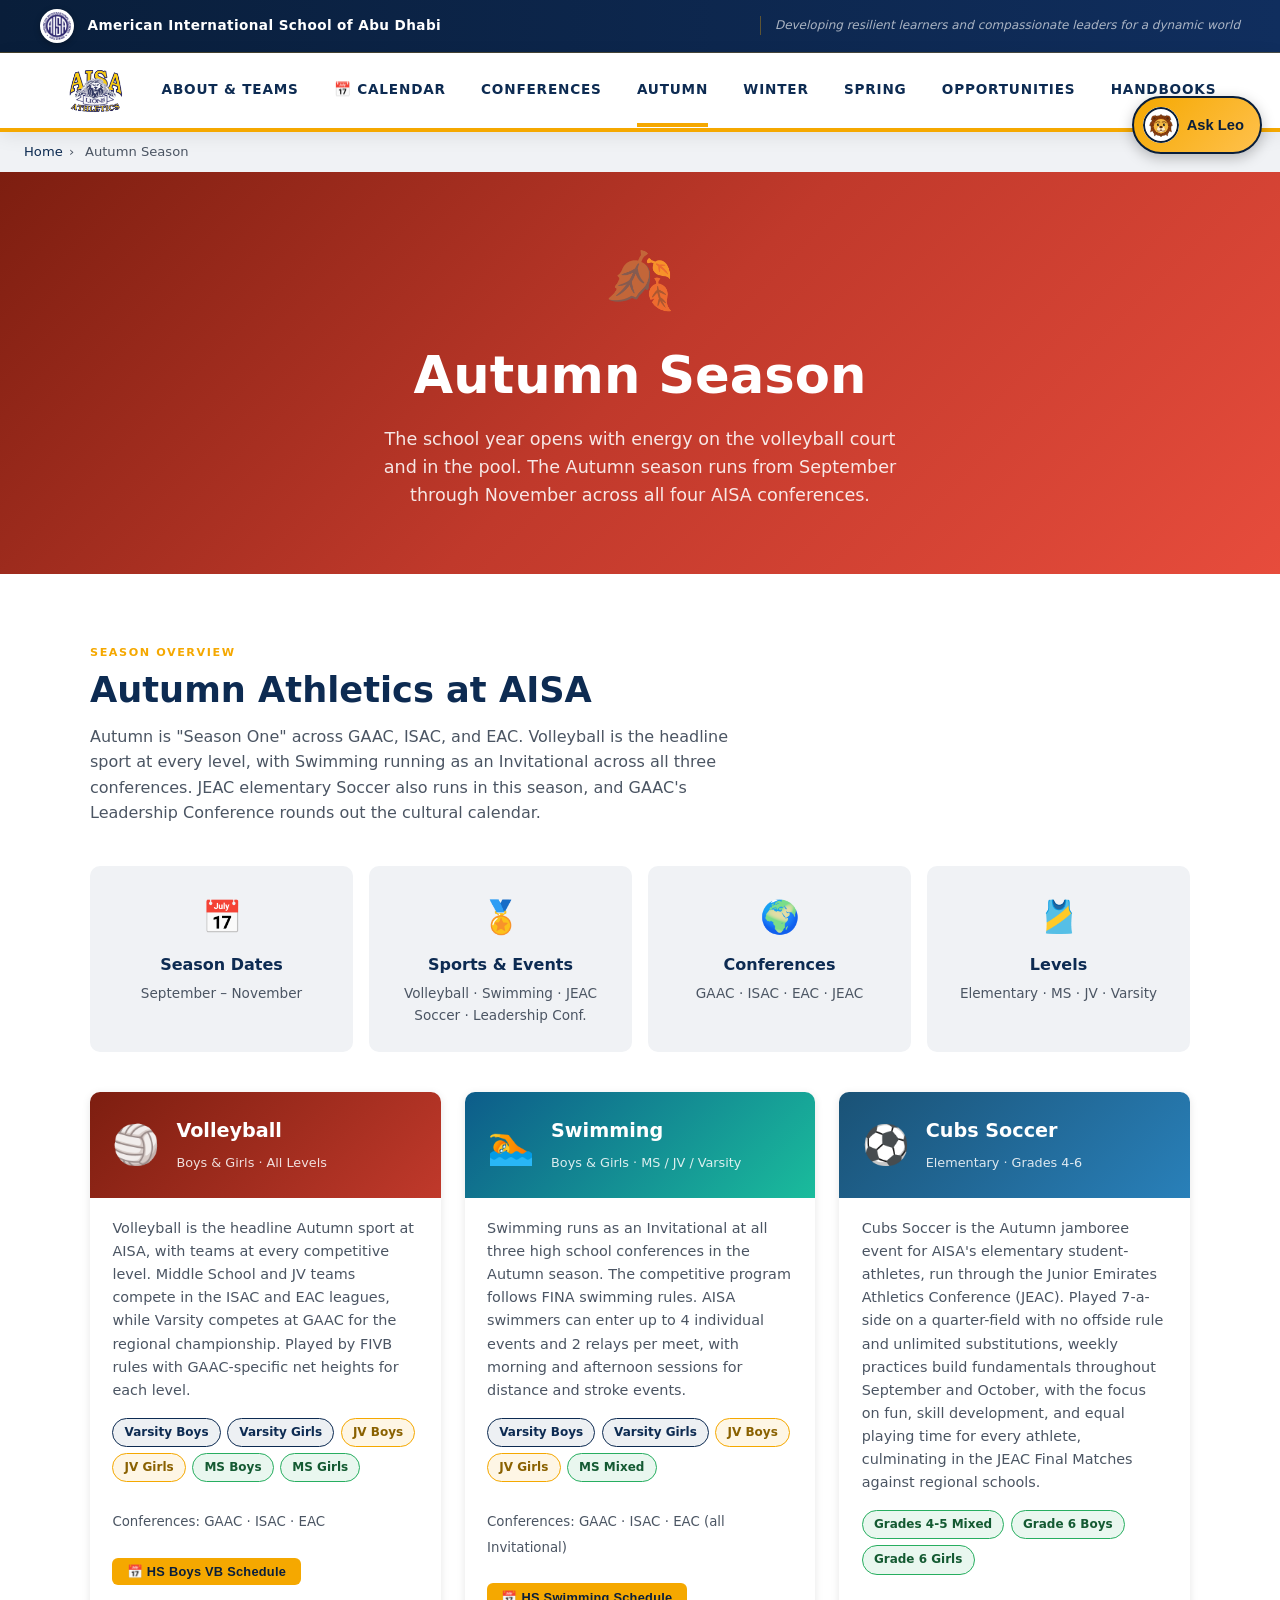
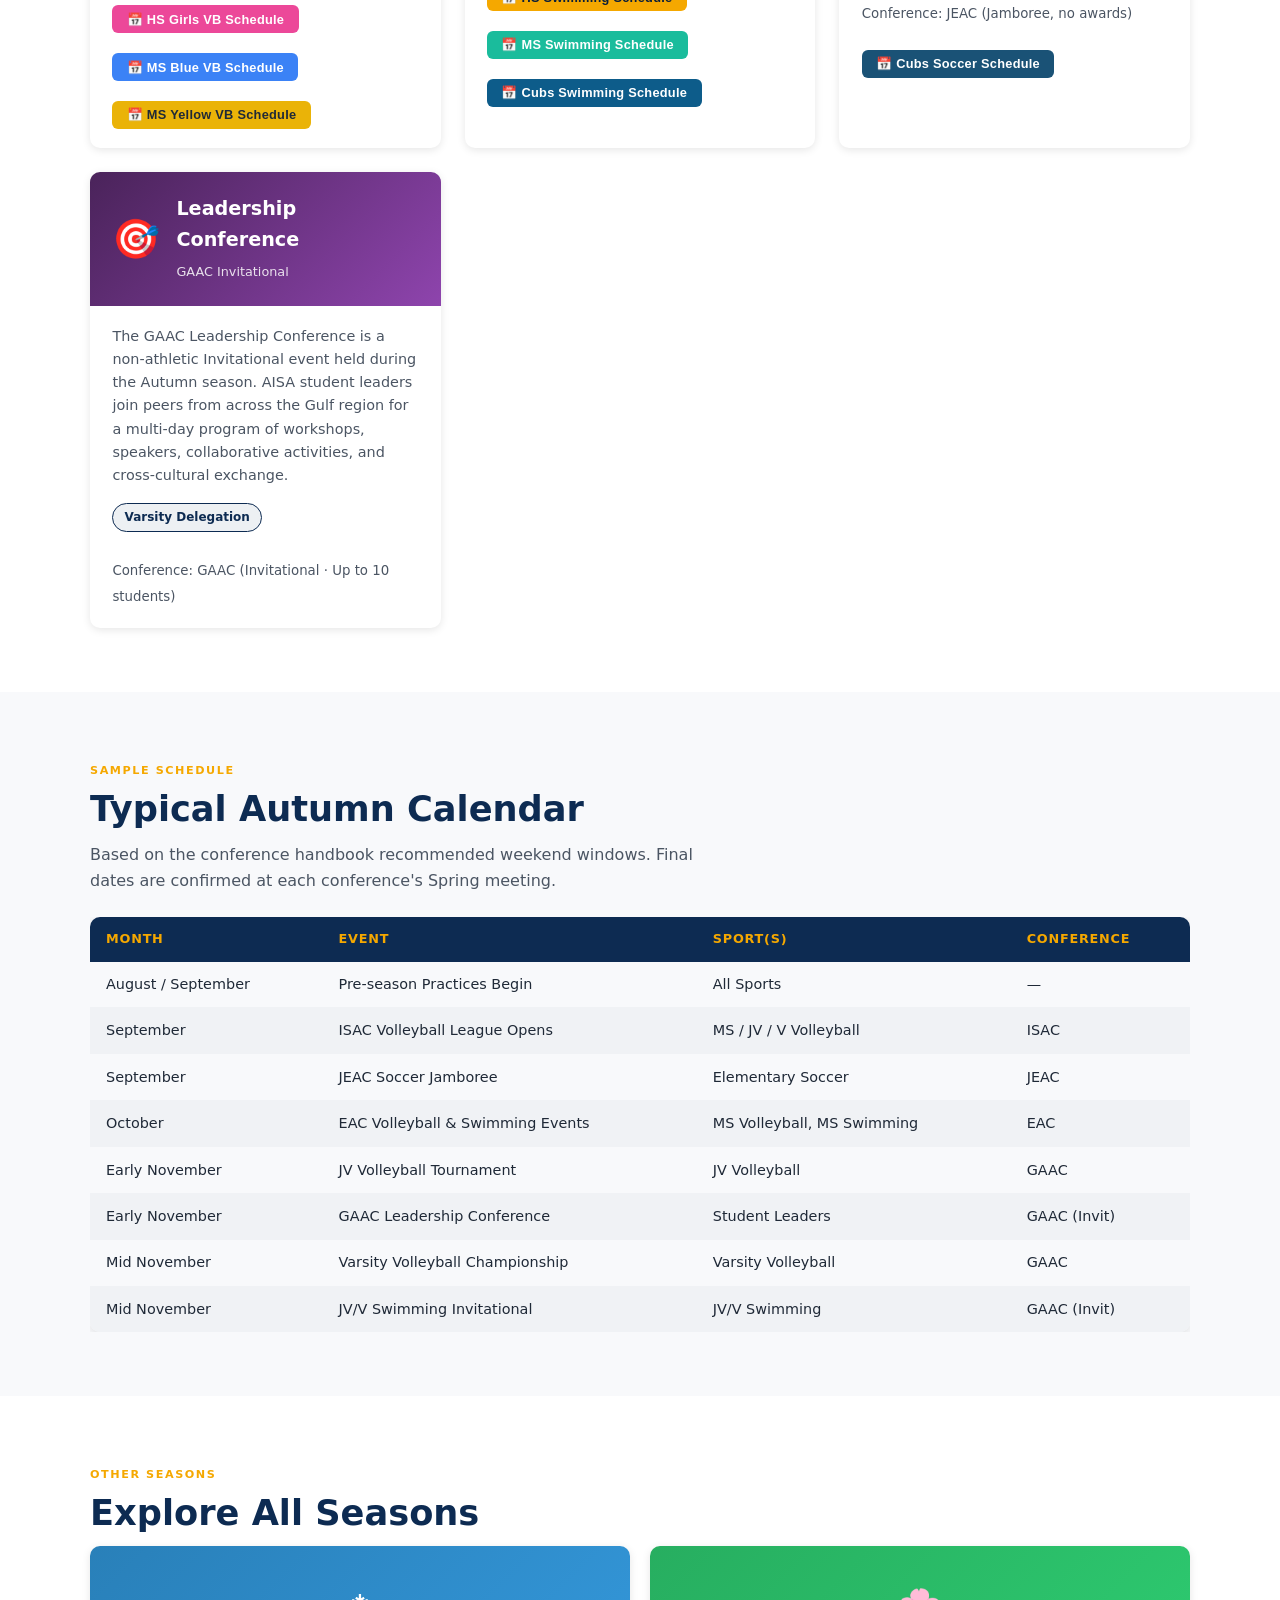
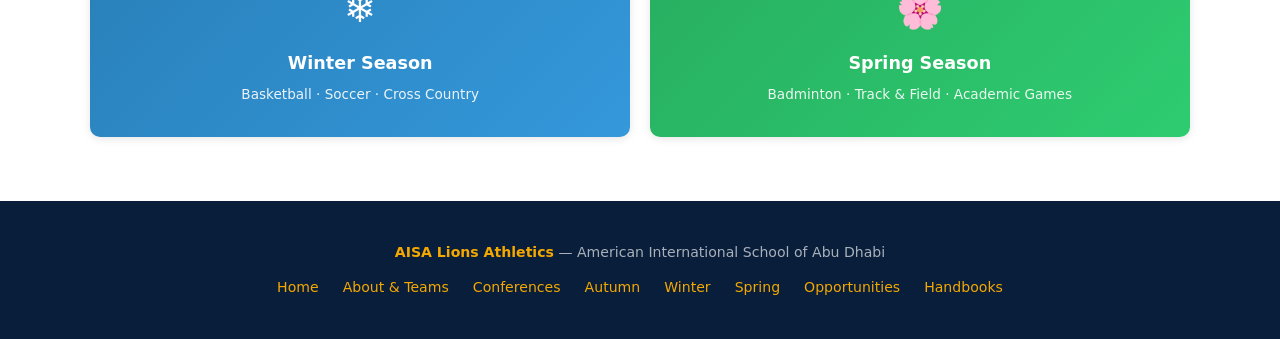
==== commit 9a3acf0a: "Move Calendar to 2nd nav position; rename Handbook to Handbooks across all pages" ====
--- a/autumn.html
+++ b/autumn.html
@@ -247,14 +247,14 @@
         <input type="checkbox" id="nav-toggle-checkbox" />
         <label for="nav-toggle-checkbox" class="nav-toggle" aria-label="Toggle navigation">☰</label>
         <ul class="nav-links">
-          <li><a href="purpose.html">About &amp; Teams</a></li>
+                    <li><a href="purpose.html">About &amp; Teams</a></li>
+          <li><a href="calendar.html">📅 Calendar</a></li>
           <li><a href="conferences.html">Conferences</a></li>
           <li><a href="autumn.html" class="active">Autumn</a></li>
           <li><a href="winter.html">Winter</a></li>
           <li><a href="spring.html">Spring</a></li>
           <li><a href="opportunities.html">Opportunities</a></li>
-          <li><a href="calendar.html">📅 Calendar</a></li>
-          <li><a href="handbook.html">Handbook</a></li>
+          <li><a href="handbook.html">Handbooks</a></li>
         </ul>
       </div>
     </nav>
@@ -512,7 +512,7 @@
       <a href="winter.html">Winter</a>
       <a href="spring.html">Spring</a>
       <a href="opportunities.html">Opportunities</a>
-      <a href="handbook.html">Handbook</a>
+      <a href="handbook.html">Handbooks</a>
     </div>
   </footer>
 
